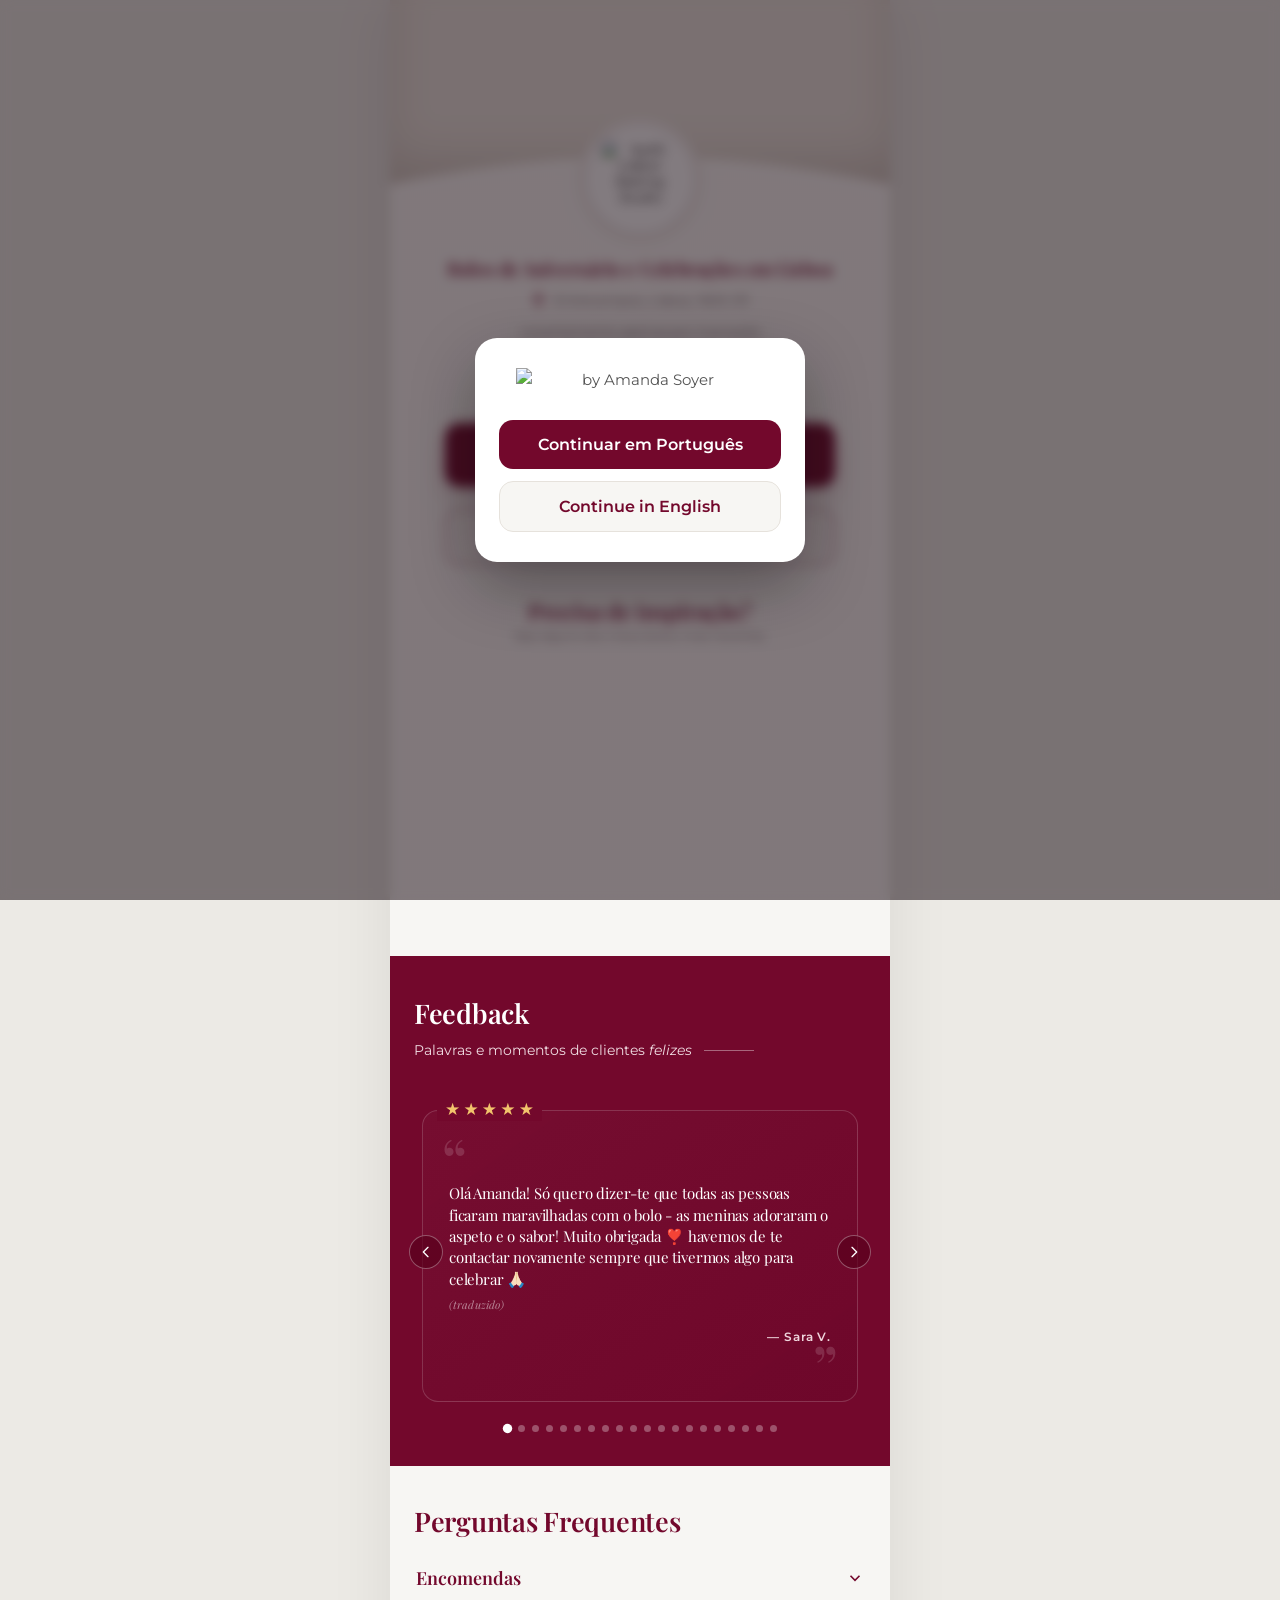
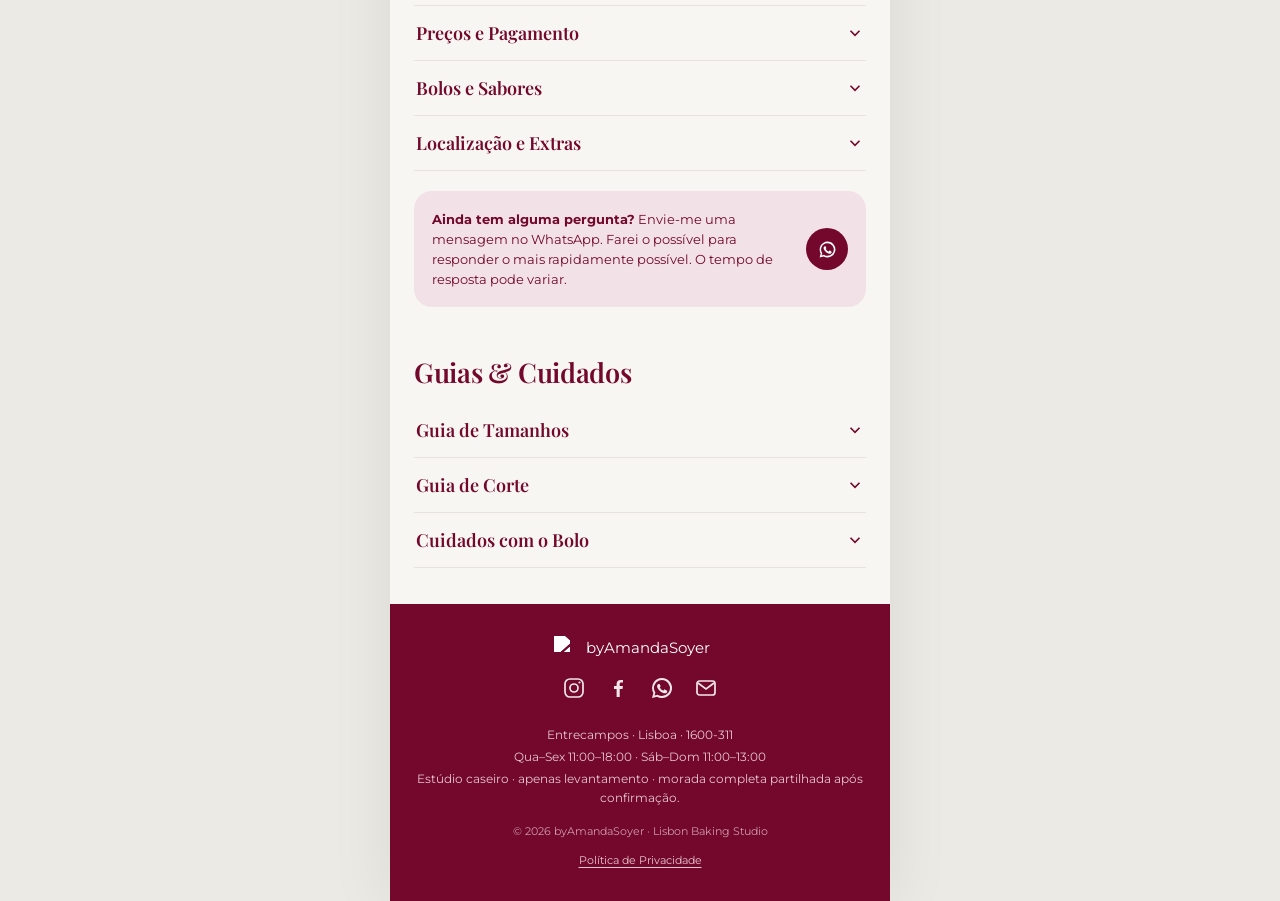
==== index.html @ 40e6c400 "workshops" ====
<!DOCTYPE html>
<!--
  byAmandaSoyer — one-page website (v2)
  Deploy: keep these files in ONE folder and drop the folder on vercel.com/drop
    index.html  ·  cake-order-form.html
    byAS_Logo_NoBackground.png  ·  byAmandaSoyer_Logo_NoBackground.png
    ourstory.jpg  A1_Giving30_v1.jpg  A1_Daisy_v1.jpg  A1_Moon_v3.jpg
  NOTE: testimonials are PLACEHOLDERS — replace with real reviews before going live.
-->
<html lang="pt">
<head>
<meta charset="UTF-8">
<meta name="viewport" content="width=device-width, initial-scale=1, minimum-scale=1, maximum-scale=1, user-scalable=no, viewport-fit=cover">
<title>Birthday Cakes Lisbon | Bolos Decorados | Bentô Cakes Lisboa</title>
<meta name="description" content="Order your custom cake in Lisbon. Birthday cakes, bolos decorados and bentô cakes handmade by Amanda Soyer in Entrecampos, Lisboa.">
<meta name="theme-color" content="#73082C">
<meta name="robots" content="index,follow,max-image-preview:large">
<link rel="canonical" href="https://byamandasoyer.pt/">
<link rel="icon" type="image/svg+xml" href="https://ivnybivjjydihltknlmo.supabase.co/storage/v1/object/public/references/icons-byas/favicon.svg">
<link rel="icon" href="https://ivnybivjjydihltknlmo.supabase.co/storage/v1/object/public/references/icons-byas/favicon.ico" sizes="any">
<link rel="shortcut icon" href="https://ivnybivjjydihltknlmo.supabase.co/storage/v1/object/public/references/icons-byas/favicon.ico">
<link rel="icon" type="image/png" sizes="32x32" href="https://ivnybivjjydihltknlmo.supabase.co/storage/v1/object/public/references/icons-byas/favicon-32x32.png">
<link rel="icon" type="image/png" sizes="192x192" href="https://ivnybivjjydihltknlmo.supabase.co/storage/v1/object/public/references/icons-byas/android-chrome-192x192.png">
<link rel="icon" type="image/png" sizes="512x512" href="https://ivnybivjjydihltknlmo.supabase.co/storage/v1/object/public/references/icons-byas/android-chrome-512x512.png">
<link rel="apple-touch-icon" sizes="180x180" href="https://ivnybivjjydihltknlmo.supabase.co/storage/v1/object/public/references/icons-byas/apple-touch-icon.png">
<meta property="og:type" content="website">
<meta property="og:site_name" content="byAmandaSoyer">
<meta property="og:title" content="Custom Birthday &amp; Celebration Cakes Lisbon | ByAmandaSoyer">
<meta property="og:description" content="Order your custom cake in Lisbon, handmade by Amanda Soyer.">
<meta property="og:url" content="https://byamandasoyer.pt/">
<meta property="og:image" content="https://ivnybivjjydihltknlmo.supabase.co/storage/v1/object/public/references/icons-byas/social-preview.png?v=20260722-3">
<meta property="og:image:secure_url" content="https://ivnybivjjydihltknlmo.supabase.co/storage/v1/object/public/references/icons-byas/social-preview.png?v=20260722-3">
<meta property="og:image:type" content="image/png">
<meta property="og:image:width" content="1200">
<meta property="og:image:height" content="630">
<meta property="og:image:alt" content="byAS Lisbon Baking Studio logo">
<meta property="og:locale" content="pt_PT">
<meta property="og:locale:alternate" content="en_GB">
<meta name="twitter:card" content="summary_large_image">
<meta name="twitter:title" content="Custom Birthday &amp; Celebration Cakes Lisbon | ByAmandaSoyer">
<meta name="twitter:description" content="Order your custom cake in Lisbon, handmade by Amanda Soyer.">
<meta name="twitter:image" content="https://ivnybivjjydihltknlmo.supabase.co/storage/v1/object/public/references/icons-byas/social-preview.png?v=20260722-3">
<link rel="stylesheet" href="/security-hardening.css">
<script src="/security-hardening.js" defer></script>
<script type="application/ld+json">
{
  "@context":"https://schema.org",
  "@graph":[
    {
      "@type":"WebPage",
      "@id":"https://byamandasoyer.pt/#webpage",
      "url":"https://byamandasoyer.pt/",
      "name":"Birthday Cakes Lisbon | Bolos Decorados | Bentô Cakes Lisboa",
      "description":"Order your custom cake in Lisbon. Birthday cakes, bolos decorados and bentô cakes handmade by Amanda Soyer.",
      "isPartOf":{"@id":"https://byamandasoyer.pt/#website"},
      "about":{"@id":"https://byamandasoyer.pt/#bakery"},
      "primaryImageOfPage":{
        "@type":"ImageObject",
        "@id":"https://byamandasoyer.pt/#primary-cake-image",
        "url":"https://ivnybivjjydihltknlmo.supabase.co/storage/v1/object/public/references/cakes/Cake_15.jpg",
        "contentUrl":"https://ivnybivjjydihltknlmo.supabase.co/storage/v1/object/public/references/cakes/Cake_15.jpg",
        "caption":"Custom celebration cake by Amanda Soyer in Lisbon"
      },
      "inLanguage":["en","pt"]
    },
    {
      "@type":"WebSite",
      "@id":"https://byamandasoyer.pt/#website",
      "name":"byAmandaSoyer",
      "alternateName":["byAS","byAmandaSoyer Lisbon Baking Studio","byamandasoyer.pt"],
      "url":"https://byamandasoyer.pt/",
      "inLanguage":["en","pt"],
      "publisher":{"@id":"https://byamandasoyer.pt/#bakery"}
    },
    {
      "@type":"Bakery",
      "@id":"https://byamandasoyer.pt/#bakery",
      "name":"byAmandaSoyer Lisbon Baking Studio",
      "alternateName":["byAS","Amanda Soyer","Birthday Cakes Lisbon","Bolos Decorados Lisboa","Bentô Cakes Lisboa"],
      "url":"https://byamandasoyer.pt/",
      "logo":{"@type":"ImageObject","url":"https://byamandasoyer.pt/by_as_pt_icons/android-chrome-512x512.png","contentUrl":"https://byamandasoyer.pt/by_as_pt_icons/android-chrome-512x512.png","width":512,"height":512,"caption":"byAmandaSoyer Lisbon Baking Studio logo"},
      "image":{"@id":"https://byamandasoyer.pt/#primary-cake-image"},
      "description":"Birthday cakes, decorated cakes and bentô cakes handmade to order in Lisbon by Amanda Soyer.",
      "servesCuisine":["Custom cakes","Birthday cakes","Decorated cakes","Bentô cakes","Celebration cakes"],
      "areaServed":{"@type":"City","name":"Lisbon"},
      "founder":{"@type":"Person","@id":"https://byamandasoyer.pt/#amanda-soyer","name":"Amanda Soyer","image":"https://ivnybivjjydihltknlmo.supabase.co/storage/v1/object/public/references/images/Amanda_Soyer.jpg","jobTitle":"Custom cake artist and baker","sameAs":["https://www.instagram.com/byamandasoyer","https://www.facebook.com/p/Custom-Cakes-By-Amanda-Soyer-61561880114999/"]},
      "makesOffer":{"@type":"Offer","itemOffered":{"@type":"Service","name":"Custom cakes in Lisbon","serviceType":"Birthday cakes, decorated cakes and bentô cakes","areaServed":{"@type":"City","name":"Lisbon"}}},
      "email":"byamandasoyer@gmail.com",
      "telephone":"+351912576278",
      "priceRange":"€€",
      "address":{"@type":"PostalAddress","streetAddress":"Rua Francisco Lyon de Castro nº 14","postalCode":"1600-311","addressLocality":"Lisbon","addressCountry":"PT"},
      "sameAs":["https://www.instagram.com/byamandasoyer","https://www.facebook.com/p/Custom-Cakes-By-Amanda-Soyer-61561880114999/","https://www.tiktok.com/@cakeslisbon"],
      "openingHoursSpecification":[
        {"@type":"OpeningHoursSpecification","dayOfWeek":["Wednesday","Thursday","Friday"],"opens":"11:00","closes":"18:00"},
        {"@type":"OpeningHoursSpecification","dayOfWeek":["Saturday","Sunday"],"opens":"11:00","closes":"13:00"}
      ]
    }
  ]
}
</script>
<link rel="preconnect" href="https://fonts.googleapis.com">
<link rel="preconnect" href="https://fonts.gstatic.com" crossorigin>
<link href="https://fonts.googleapis.com/css2?family=Playfair+Display:ital,wght@0,400;0,500;0,600;0,700;1,400;1,500&family=Great+Vibes&family=Montserrat:wght@300;400;500;600;700&display=swap" rel="stylesheet">
<style>
  :root{
    --bg:#F7F6F3; --frame:#ECEAE5; --card:#FFFFFF;
    --brand:#73082C; --brand-soft:#F2E2E8;
    --gray:#545454; --gray-soft:#8C8C8C; --line:#E6E2DC;
    --serif:'Playfair Display',Georgia,serif; --script:'Great Vibes',cursive; --sans:'Montserrat',system-ui,sans-serif;
    --shadow:0 10px 30px rgba(20,20,20,.08); --shadow-sm:0 3px 12px rgba(20,20,20,.06);
    --col:500px; --topbar:56px;
  }
  *{box-sizing:border-box;-webkit-tap-highlight-color:transparent}
  html{scroll-behavior:smooth}
  body{margin:0;background:var(--frame);color:var(--gray);font-family:var(--sans);font-size:15px;line-height:1.6;-webkit-font-smoothing:antialiased}
  @media (prefers-reduced-motion:reduce){html{scroll-behavior:auto}}
  img{display:block;max-width:100%}
  a{color:inherit}
  button{font-family:inherit}
  h1,h2,h3{color:var(--brand)}

  body[data-lang="pt"] .i-en{display:none}
  body[data-lang="en"] .i-pt{display:none}

  .wrap{max-width:var(--col);margin:0 auto;background-color:var(--bg);min-height:100vh;
    box-shadow:0 0 60px rgba(20,20,20,.08);overflow-x:hidden;position:relative}
  .visuals-ready .wrap{background-image:url("https://ivnybivjjydihltknlmo.supabase.co/storage/v1/object/public/references/images/background_paper.jpg");background-size:100% auto;background-repeat:repeat-y;background-position:top center}

  /* ---------- top bar ---------- */
  #topbar{position:fixed;top:0;left:0;right:0;height:var(--topbar);z-index:60;display:flex;
    align-items:center;justify-content:space-between;padding:0 16px;
    max-width:var(--col);margin:0 auto;transition:background .3s,box-shadow .3s,opacity .3s,transform .3s;pointer-events:none;opacity:0;transform:translateY(-100%)}
  #topbar.solid{background:rgba(247,246,243,.94);backdrop-filter:blur(10px);box-shadow:0 1px 0 var(--line);opacity:1;transform:none;pointer-events:auto}
  #topbar .tb-logo{height:38px;pointer-events:auto}
  #topbar .tb-right{display:flex;align-items:center;gap:8px;pointer-events:auto}
  .tb-order{border:none;background:var(--brand);color:#fff;font-weight:600;font-size:12.5px;
    padding:9px 14px;border-radius:99px;cursor:pointer;letter-spacing:.01em;text-decoration:none}
  .langtog{display:inline-flex;border:1px solid var(--line);border-radius:99px;overflow:hidden;background:var(--card)}
  .langtog button{border:none;background:none;padding:7px 10px;font-size:11.5px;font-weight:600;color:var(--gray-soft);cursor:pointer;letter-spacing:.05em}
  .langtog button.on{background:var(--brand);color:#fff}

  /* ---------- hero ---------- */
  .hero{min-height:100vh;min-height:100svh;display:flex;flex-direction:column;padding:0 22px calc(10px + env(safe-area-inset-bottom));text-align:center;overflow:hidden;position:relative;isolation:isolate;
    background-color:#FBF8F5;
    background-image:linear-gradient(rgba(255,255,255,.16),rgba(255,255,255,.16));
    background-size:auto;background-repeat:no-repeat;background-position:center}
  .visuals-ready .hero{background-image:linear-gradient(rgba(255,255,255,.16),rgba(255,255,255,.16)),url("https://ivnybivjjydihltknlmo.supabase.co/storage/v1/object/public/references/images/background_paper.jpg");background-size:auto,100% auto;background-repeat:no-repeat,repeat-y;background-position:center,top center}
  .hero-mask-defs{position:absolute;width:0;height:0;overflow:hidden}
  .hero-cover{position:relative;z-index:0;flex:0 0 auto;width:auto;height:clamp(210px,27svh,240px);margin:0 -22px;clip-path:url(#byas-hero-mask);overflow:hidden;background:#EDE7DF}
  .hero-cover::after{content:"";position:absolute;inset:0;pointer-events:none;box-shadow:0 -30px 50px -10px rgba(78,55,43,.2) inset}
  .hero-cover-image{width:100%;height:100%;object-fit:cover;object-position:50% 46%;transform:scale(1.01);opacity:0;transition:opacity .32s ease}
  .hero-cover-image.is-loaded{opacity:1}
  .hero-logo-button{position:relative;z-index:3;display:grid;place-items:center;flex:0 0 auto;width:142px;height:142px;margin:-86px auto -2px;padding:9px;border:0;border-radius:50%;background:linear-gradient(180deg,rgba(251,248,245,.98) 0%,rgba(251,248,245,.98) 56%,transparent 56%);cursor:pointer}
  .hero-logo-disc{display:grid;place-items:center;width:124px;height:124px;padding:13px;border:6px solid #fff;border-radius:50%;background:#fff;box-shadow:0 2px 18px rgba(60,34,36,.18),0 0 0 1px rgba(115,8,44,.08)}
  .hero-logo-disc img{width:100%;height:100%;object-fit:contain}
  .hero-logo-button:active .hero-logo-disc{transform:scale(.96)}
  .hero-inner{display:flex;flex:1;min-height:0;flex-direction:column;justify-content:flex-start;align-items:center;gap:16px;width:100%;padding:0 0 4px}
  .hero-id{display:flex;flex-direction:column;align-items:center;gap:7px;position:relative;z-index:1;width:100%}
  .hero-kicker{display:inline-flex;align-items:center;gap:8px;margin:0 0 2px;padding:7px 13px;border:1px solid rgba(115,8,44,.14);border-radius:99px;background:rgba(255,255,255,.66);color:var(--brand);font-size:11px;font-weight:600;letter-spacing:.12em;text-transform:uppercase}
  .hero-kicker::before,.hero-kicker::after{content:"";width:3px;height:3px;border-radius:50%;background:var(--brand);opacity:.45}
  .hero .lede{font-family:var(--serif);font-size:20px;font-weight:500;color:var(--brand);margin:0 auto;max-width:350px;line-height:1.35;letter-spacing:-.01em}
  .meta{font-size:13px;color:#6F6569;line-height:1.7;margin:0;padding:12px 16px;border:1px solid rgba(115,8,44,.12);border-radius:15px;background:rgba(255,255,255,.62);width:min(100%,380px)}
  .meta b{color:var(--gray);font-weight:600}
  .meta>div+div{margin-top:8px}

  .socials{display:flex;justify-content:center;gap:13px;margin:0}
  .socials a{width:48px;height:48px;border-radius:50%;background:rgba(255,255,255,.74);border:1px solid rgba(115,8,44,.14);
    display:flex;align-items:center;justify-content:center;color:var(--brand);box-shadow:none;transition:transform .15s,background .15s}
  .socials a:active{transform:scale(.9)}
  .socials svg{width:23px;height:23px}

  .cake-strip-shell{width:calc(100% + 44px);margin:-3px -22px 0;overflow:hidden;flex:0 0 auto}
  .cake-strip{display:flex;gap:8px;overflow-x:auto;padding:3px 12px 5px;scrollbar-width:none;-webkit-overflow-scrolling:touch;touch-action:auto;overscroll-behavior-x:contain}
  .cake-strip::-webkit-scrollbar{display:none}
  .cake-thumb{flex:0 0 68px;width:68px;height:68px;padding:0;border:2px solid rgba(255,255,255,.88);border-radius:16px;overflow:hidden;background:#EDE7DF;box-shadow:0 3px 10px rgba(75,45,53,.12);cursor:zoom-in;transition:transform .14s,opacity .2s}
  .cake-thumb:active{transform:scale(.94)}
  .cake-thumb img{display:block;width:100%;height:100%;object-fit:cover;opacity:0;transition:opacity .25s}
  .cake-thumb img.loaded{opacity:1}
  .cake-lightbox{position:fixed;inset:0;z-index:250;display:none;align-items:center;justify-content:center;padding:24px;background:rgba(24,12,18,.86);backdrop-filter:blur(7px)}
  .cake-lightbox.show{display:flex;animation:cakeLbIn .2s ease}
  @keyframes cakeLbIn{from{opacity:0}to{opacity:1}}
  .cake-lightbox figure{width:min(88vw,500px);max-height:92svh;margin:0;position:relative;display:flex;flex-direction:column;filter:drop-shadow(0 22px 48px rgba(0,0,0,.3))}
  .cake-lightbox-media{position:relative;min-height:0;display:flex;align-items:center;justify-content:center}
  .cake-lightbox img{display:block;width:100%;max-height:calc(92svh - 102px);object-fit:contain;border-radius:20px 20px 0 0;background:#F6F1EC}
  .cake-lightbox-close{position:absolute;z-index:3;top:-22px;right:-22px;width:58px;height:58px;padding:0;border:0;background:transparent;color:#fff;display:grid;place-items:center;cursor:pointer}
  .cake-lightbox-close span{display:grid;place-items:center;width:44px;height:44px;border:1px solid rgba(255,255,255,.76);border-radius:50%;background:rgba(115,8,44,.95);font-size:29px;font-weight:300;line-height:1;box-shadow:0 6px 18px rgba(0,0,0,.22)}
  .cake-lightbox-close:active{transform:scale(.92)}
  .cake-lightbox-nav{position:absolute;z-index:3;top:50%;transform:translateY(-50%);width:56px;height:56px;padding:0;border:0;background:transparent;color:var(--brand);display:grid;place-items:center;cursor:pointer}
  .cake-lightbox-nav::before{content:"";position:absolute;width:35px;height:35px;border:1px solid rgba(115,8,44,.12);border-radius:50%;background:rgba(255,255,255,.84);box-shadow:0 3px 12px rgba(20,10,15,.12);backdrop-filter:blur(5px)}
  .cake-lightbox-nav svg{position:relative;z-index:1;width:17px;height:17px;display:block;stroke:currentColor}
  .cake-lightbox-nav.prev{left:-28px}.cake-lightbox-nav.next{right:-28px}
  .cake-lightbox-nav:active{transform:translateY(-50%) scale(.92)}
  .cake-lightbox-caption{position:relative;flex:0 0 auto;background:#FBF8F5;border-radius:0 0 20px 20px;padding:34px 16px 15px;text-align:center;min-height:96px}
  .cake-lightbox-caption strong{display:block;font-family:var(--serif);font-size:19px;font-weight:600;line-height:1.15;color:var(--brand)}
  .cake-lightbox-caption>span{display:block;font-size:12px;color:#777074;margin-top:3px}
  .cake-lightbox-save{position:absolute;top:-26px;left:50%;transform:translateX(-50%);width:52px;height:52px;border-radius:50%;border:1px solid rgba(115,8,44,.13);background:#fff;color:var(--brand);display:grid;place-items:center;cursor:pointer;box-shadow:0 7px 20px rgba(75,45,53,.16)}
  .cake-lightbox-save svg{width:25px;height:25px}.cake-lightbox-save:active{transform:translateX(-50%) scale(.92)}.cake-lightbox-save:disabled{opacity:.55}
  .cake-lightbox-status{min-height:12px;margin:5px 0 0;font-size:9.5px;line-height:1.2;color:#81787B}
  /* testimonial photos open in "no-caption" mode: no "Like this design?" text and no save/share button — just the photo */
  .cake-lightbox.no-caption .cake-lightbox-caption{display:none}
  .cake-lightbox.no-caption img{max-height:92svh;border-radius:20px}
  html.cake-lightbox-open,html.cake-lightbox-open body{overflow:hidden}

  .cta-row{display:flex;flex-direction:column;gap:7px;width:100%;max-width:380px;margin-top:auto;margin-bottom:clamp(60px,9svh,80px);padding-top:6px}
  .cta{display:flex;align-items:center;justify-content:center;gap:8px;border:none;cursor:pointer;
    font-family:var(--sans);font-weight:600;font-size:16px;padding:17px 14px;border-radius:15px;transition:transform .15s;text-decoration:none}
  .cta:active{transform:scale(.98)}
  .cta.primary{min-height:75px;background:var(--brand);color:#fff;box-shadow:0 10px 24px rgba(115,8,44,.2);font-size:17px;white-space:nowrap;padding:22px 14px}
  .cta.ghost{background:transparent;color:var(--brand);border:none;box-shadow:none;padding:9px;text-decoration:underline;text-underline-offset:4px;font-size:14px}

  @media (max-height:700px){
    .hero{padding-bottom:calc(7px + env(safe-area-inset-bottom))}
    .hero-cover{height:174px}
    .hero-logo-button{width:120px;height:120px;margin-top:-70px;padding:8px}
    .hero-logo-disc{width:104px;height:104px;padding:11px;border-width:5px}
    .hero-inner{gap:8px;padding:0 0 2px}
    .hero-kicker{margin-bottom:0;padding:5px 10px;font-size:10px}
    .hero .lede{font-size:17.5px}
    .meta{padding:8px 12px;line-height:1.5;font-size:12px}
    .socials a{width:42px;height:42px}
    .socials svg{width:20px;height:20px}
    .cake-strip-shell{margin-top:-2px}
    .cake-strip{gap:7px;padding-top:1px;padding-bottom:2px}
    .cake-thumb{flex-basis:56px;width:56px;height:56px;border-radius:13px}
    .cta-row{margin-bottom:clamp(44px,8svh,58px);padding-top:2px}
    .cta.primary{min-height:75px;padding:19px 12px;font-size:17px}
    .cta.ghost{padding:6px;font-size:13px}
  }

  /* ---------- v40 mockup-led mobile hero ---------- */
  .hero{min-height:100vh;min-height:100svh;padding:0 18px calc(22px + env(safe-area-inset-bottom));overflow:hidden}
  .hero-cover{height:clamp(168px,20.5svh,195px);margin:0 -18px}
  .hero-logo-button{width:124px;height:124px;margin:-68px auto 0;padding:8px;background:linear-gradient(180deg,rgba(251,248,245,.98) 0%,rgba(251,248,245,.98) 55%,transparent 55%)}
  .hero-logo-disc{width:108px;height:108px;padding:11px;border-width:5px}
  .hero-inner{flex:0 0 auto;display:flex;gap:0;padding:0 0 4px}
  .hero-id{order:1;margin-top:17px;gap:0}
  .hero .lede{max-width:none;font-size:clamp(13.8px,4.45vw,19px);line-height:1.15;font-weight:600;letter-spacing:-.025em;white-space:nowrap}
  .meta{order:2;width:100%;margin:12px 0 0;padding:0;border:0;border-radius:0;background:transparent;font-size:13px;line-height:1.45}
  .meta>div+div{margin-top:12px}
  .hero-location{display:flex;align-items:center;justify-content:center;gap:7px;color:#645B5F}
  .hero-location svg{width:17px;height:17px;flex:0 0 auto;fill:none;stroke:var(--brand);stroke-width:1.7;stroke-linecap:round;stroke-linejoin:round}
  .appointment{color:#645B5F;font-size:13px;font-weight:400}

  .cta-row{display:contents}
  .cta.primary{order:4;width:100%;max-width:390px;min-height:64px;margin-top:18px;padding:17px 14px;border-radius:15px;font-size:17px;box-shadow:0 10px 24px rgba(115,8,44,.18)}
  .cta.primary svg{width:22px;height:22px}
  .hero-gallery{order:6;width:calc(100% + 36px);margin:18px -18px 0;padding:16px 0 0;border-top:0}
  .hero-gallery h2{font-family:var(--serif);font-size:22px;font-weight:600;line-height:1.15;color:var(--brand);margin:0 0 4px}
  .hero-gallery>p{font-size:12px;line-height:1.4;color:#777074;margin:0 0 10px}
  .cake-strip-shell{width:100%;margin:0;overflow:hidden}
  .cake-strip{gap:11px;padding:0 10px 3px;align-items:center;touch-action:auto;cursor:grab;user-select:none;-webkit-user-select:none}
  .cake-strip:active{cursor:grabbing}
  .cake-thumb{flex:0 0 calc((100% - 22px)/3);width:calc((100% - 22px)/3);min-width:calc((100% - 22px)/3);height:auto;padding:0;border:0;border-radius:10px;overflow:hidden;background:transparent;box-shadow:none;touch-action:auto}
  .cake-thumb img{display:block;width:100%;height:auto;max-width:100%;border-radius:10px;opacity:0;transition:opacity .25s;pointer-events:none}

  .cta.ghost{order:5;width:100%;max-width:390px;min-height:56px;margin-top:22px;padding:12px;border:1px solid rgba(115,8,44,.64);border-radius:14px;background:rgba(115,8,44,.035);color:var(--brand);font-size:14px;text-decoration:none;box-shadow:none}
  .faq-mark{display:grid;place-items:center;width:22px;height:22px;border:1.5px solid currentColor;border-radius:50%;font-size:13px;font-weight:700;line-height:1}
  .social-connect{order:3;width:100%;margin-top:22px;padding-bottom:0}
  .socials{gap:11px}
  .socials a{width:42px;height:42px;background:rgba(255,255,255,.44);border-color:rgba(115,8,44,.23)}
  .socials svg{width:21px;height:21px}

  @media (max-width:370px){
    .hero{padding-left:15px;padding-right:15px}
    .hero-cover{margin-left:-15px;margin-right:-15px}
    .hero .lede{font-size:clamp(13.2px,4.35vw,16px)}
    .hero-gallery{width:calc(100% + 30px);margin-left:-15px;margin-right:-15px}
    .cake-thumb{height:auto}
    .socials{gap:8px}
    .socials a{width:42px;height:42px}
  }

  @media (max-height:700px){
    .hero-cover{height:160px}
    .hero-logo-button{width:112px;height:112px;margin-top:-61px;padding:7px}
    .hero-logo-disc{width:98px;height:98px;padding:10px;border-width:4px}
    .hero-id{margin-top:8px}
    .hero .lede{font-size:clamp(13px,4.2vw,17px)}
    .meta{margin-top:8px;font-size:11.5px}
    .meta>div+div{margin-top:6px}
    .appointment{font-size:11.5px}
    .cta.primary{min-height:58px;margin-top:14px;padding:14px;font-size:15.5px}
    .hero-gallery{margin-top:15px;padding-top:13px}
    .hero-gallery h2{font-size:19px}
    .hero-gallery>p{font-size:11px;margin-bottom:8px}
    .cake-thumb{height:auto}
    .cta.ghost{min-height:50px;margin-top:16px;padding:10px;font-size:12.5px}
    .social-connect{margin-top:15px;padding-bottom:0}
    .socials a{width:38px;height:38px}
    .socials svg{width:18px;height:18px}
  }

  /* ---------- sections ---------- */
  section{padding:34px 24px 10px;scroll-margin-top:var(--topbar)}
  #inspiration{margin-top:60px}
  .eyebrow{font-family:var(--script);font-size:33px;color:var(--brand);line-height:1;margin:0 0 -2px}
  .sec-title{font-family:var(--serif);font-size:27px;font-weight:600;letter-spacing:-.01em;margin:0 0 6px}
  .sec-intro{color:var(--gray-soft);font-size:13.5px;margin:0 0 16px;max-width:340px}

  /* carousel */
  .carousel-track{display:flex;gap:14px;overflow-x:auto;scroll-snap-type:x mandatory;
    padding:4px 24px 6px;margin:0 -24px;-webkit-overflow-scrolling:touch;scrollbar-width:none}
  .carousel-track::-webkit-scrollbar{display:none}
  .slide{flex:0 0 84%}
  .c-spacer{flex:0 0 0}

  /* inspiration — small cards, LEFT-aligned */
  #inspoTrack{scroll-padding-left:24px}
  #inspoTrack .slide{flex:0 0 58%;scroll-snap-align:start}
  .inspo-card{background:var(--card);border:1px solid var(--line);border-radius:16px;overflow:hidden;box-shadow:var(--shadow);cursor:zoom-in}
  .inspo-card img{width:100%;aspect-ratio:4/5;object-fit:cover}
  .inspo-body{padding:10px 12px 13px}
  .inspo-spec{font-size:9.5px;letter-spacing:.09em;text-transform:uppercase;color:var(--gray-soft);font-weight:600}
  .inspo-flav{font-family:var(--serif);font-size:15px;font-weight:600;color:var(--brand);margin:3px 0 2px;line-height:1.2}
  .inspo-dec{font-size:11px;color:var(--gray-soft);line-height:1.35}
  .inspo-price{display:inline-block;margin-top:8px;font-family:var(--serif);font-weight:600;font-size:13.5px;
    color:var(--brand);background:var(--brand-soft);border-radius:7px;padding:2px 9px}

  .dots{display:flex;justify-content:center;gap:7px;margin-top:14px}
  .dot{width:7px;height:7px;border-radius:50%;border:none;background:var(--line);cursor:pointer;padding:0;transition:transform .2s,background .2s}
  .dot.on{background:var(--brand);transform:scale(1.35)}

  /* our story */
  .story-photo{width:100%;aspect-ratio:4/5;object-fit:cover;border-radius:18px;box-shadow:var(--shadow);margin-bottom:18px}
  .story-body p{margin:0 0 12px;font-size:14px;color:var(--gray)}
  .story-body em{font-style:italic}
  .story-sign{font-family:var(--script);font-size:38px;color:var(--brand);line-height:1.1;margin-top:6px}

  /* testimonials */
  #testimonials{background:var(--brand);color:#fff;padding:42px 24px 34px;margin:56px 0 0;min-height:430px;opacity:0;visibility:hidden;transform:translateY(20px);transition:opacity .3s ease,transform .3s ease,visibility 0s linear .3s}
  #testimonials.is-visible{opacity:1;visibility:visible;transform:translateY(0);transition-delay:0s}
  #testimonials .sec-title{color:#fff;font-size:27px;line-height:1.12;margin-bottom:11px;letter-spacing:-.01em}
  #testimonials .sec-intro{display:flex;align-items:center;gap:12px;color:#f0dce2;margin:0 0 32px;font-size:14px;white-space:nowrap}
  #testimonials .sec-intro em{font-family:inherit;font-size:inherit;font-weight:inherit;font-style:italic}
  .testimonial-intro-line{flex:1;min-width:28px;height:1px;background:rgba(255,255,255,.38)}
  .testimonial-carousel{position:relative;padding:0 8px;--testi-card-h:260px}
  /* the track's own height is driven by JS to match just the active slide (see syncTestiActiveSlide) —
     a single "height" transition on the track itself is far cheaper for the browser than animating
     every slide's own height, which used to fight with native touch-scroll physics and cause stutter */
  #testiTrack{padding-left:0;padding-right:0;margin:0;scroll-behavior:smooth;align-items:flex-start;overflow-y:hidden;transition:height .28s ease}
  #testiTrack .slide{flex:0 0 100%;scroll-snap-align:center}
  /* nav arrows use a FIXED pixel position (not a % of the carousel height) so they never move even when a
     long testimonial makes its own card taller than the others — see --testi-card-h above */
  .testimonial-nav{position:absolute;z-index:3;top:calc(12px + var(--testi-card-h)/2);display:flex;align-items:center;justify-content:center;width:34px;height:34px;padding:0;border:1px solid rgba(255,255,255,.32);border-radius:50%;background:rgba(91,0,29,.7);color:#fff;cursor:pointer;transform:translateY(-50%);transition:background .15s ease,transform .15s ease}
  .testimonial-nav.prev{left:-5px}.testimonial-nav.next{right:-5px}
  .testimonial-nav:active{background:rgba(255,255,255,.16);transform:translateY(-50%) scale(.94)}
  .testimonial-nav svg{width:16px;height:16px;fill:none;stroke:currentColor;stroke-width:2;stroke-linecap:round;stroke-linejoin:round}
  .quote{position:relative;display:flex;flex-direction:column;justify-content:center;min-height:var(--testi-card-h);margin:12px 0 2px;padding:44px 20px 26px;border:1px solid rgba(255,255,255,.17);border-radius:16px;text-align:left;background:linear-gradient(145deg,rgba(255,255,255,.022),rgba(0,0,0,.035))}
  .quote-stars{position:absolute;z-index:2;top:-13px;left:14px;display:flex;gap:3px;padding:1px 8px 2px;background:var(--brand);color:#F2C46C;font-size:17px;line-height:1.2;letter-spacing:.01em}
  .quote .qm{position:absolute;z-index:0;font-family:var(--serif);font-size:64px;line-height:.6;color:#fff;opacity:.14;pointer-events:none}
  .quote .qm-o{top:30px;left:18px}
  .quote .qm-c{right:18px;bottom:14px}
  .quote-text{position:relative;z-index:1;max-width:none;margin:0 6px;font-family:var(--serif);font-style:normal;font-size:clamp(15px,3.8vw,18px);font-weight:400;line-height:1.42;color:#fff;letter-spacing:-.012em}
  /* long testimonials get a slightly smaller size so more text fits before the card needs to grow (class added automatically, see TESTI render code) */
  .quote-text.quote-text-long{font-size:clamp(13px,3.3vw,15px)}
  /* "(translated)/(traduzido)" note — its own faded, small line under the quote, not stuck on the last line */
  .quote-translated-note{display:block;margin-top:7px;color:rgba(255,255,255,.5);font-size:11px;font-style:italic;letter-spacing:.01em}
  /* the name flows normally BELOW the text (not absolutely overlaid) so it can never overlap a long
     testimonial's last line — the card simply grows a little taller to fit it, same as the text itself */
  .quote-by{position:relative;z-index:1;margin:14px 6px 0 0;font-size:12px;font-weight:600;letter-spacing:.07em;color:#efd6dd;text-align:right}
  #testimonials .dot{background:rgba(255,255,255,.3)}
  #testimonials .dot.on{background:#fff}
  .quote-by::before{content:"— "}
  #testimonials .dots{margin-top:19px}
  /* testimonial PHOTO slide — a card with the same border/background as a text card (.quote), but the
     photo itself stays SMALL (max 200px wide) and centered inside it — it must never fill the card.
     No stars, no decorative quote marks, no name — just the small framed photo, tap/click to open larger. */
  .testi-photo{position:relative;width:100%;box-sizing:border-box;display:flex;align-items:center;justify-content:center;margin:12px 0 2px;padding:20px;border:1px solid rgba(255,255,255,.17);border-radius:16px;background:linear-gradient(145deg,rgba(255,255,255,.022),rgba(0,0,0,.035))}
  /* photos are cropped 4:5 (width:height) — capped at 200px wide (so ~250px tall), which also sets
     the shared --testi-card-h so text cards + nav arrows line up with this small photo, not a huge one */
  .testi-photo-inner{position:relative;width:min(200px,100%);aspect-ratio:4/5;overflow:hidden;border-radius:11px;background:rgba(0,0,0,.12);box-shadow:0 6px 18px rgba(0,0,0,.25);cursor:zoom-in}
  .testi-photo-inner img{display:block;width:100%;height:100%;object-fit:cover}
  .testi-photo-zoom{position:absolute;z-index:1;right:10px;bottom:10px;width:30px;height:30px;display:flex;align-items:center;justify-content:center;color:#fff;background:rgba(20,4,11,.55);border-radius:50%;backdrop-filter:blur(2px)}
  .testi-photo-zoom svg{width:15px;height:15px;fill:none;stroke:currentColor;stroke-width:2;stroke-linecap:round;stroke-linejoin:round}
  @media(max-width:390px){
    #testimonials{padding-left:18px;padding-right:18px}
    #testimonials .sec-intro{gap:9px;font-size:13px}
    .testimonial-carousel{padding:0 8px;--testi-card-h:252px}
    .quote{padding-left:17px;padding-right:17px}
    .quote-text{margin-left:5px;margin-right:5px}
    .testimonial-nav.prev{left:-3px}.testimonial-nav.next{right:-3px}
  }
  @media (prefers-reduced-motion:reduce){#testimonials{transition:none}.testimonial-nav{transition:none}}

  /* accordions */
  .acc{border-bottom:1px solid var(--line)}
  .acc-head{width:100%;background:none;border:none;cursor:pointer;display:flex;align-items:center;
    justify-content:space-between;gap:12px;text-align:left;color:var(--brand);padding:15px 2px}
  .cat>.acc-head{font-family:var(--serif);font-size:18px;font-weight:600}
  .chev{flex:0 0 auto;transition:transform .28s;color:var(--brand)}
  .open>.acc-head .chev{transform:rotate(180deg)}
  .acc-panel{display:grid;grid-template-rows:0fr;transition:grid-template-rows .28s ease}
  .open>.acc-panel{grid-template-rows:1fr}
  .acc-panel>.inner{overflow:hidden;min-height:0}
  .qa{border-top:1px dashed var(--line)}
  .qa .acc-head{font-size:13.5px;font-weight:600;padding:13px 2px;color:var(--gray)}
  .qa .plus{flex:0 0 auto;width:18px;height:18px;position:relative;color:var(--brand)}
  .qa .plus::before,.qa .plus::after{content:"";position:absolute;background:currentColor;border-radius:2px}
  .qa .plus::before{left:8px;top:2px;width:2px;height:14px;transition:transform .25s,opacity .25s}
  .qa .plus::after{top:8px;left:2px;height:2px;width:14px}
  .qa.open .plus::before{transform:rotate(90deg);opacity:0}
  .qa .answer{font-size:13px;line-height:1.55;color:var(--gray-soft);padding:0 2px 14px}
  #faqList .cat{margin:0;padding:0;border-radius:0;background:transparent;box-shadow:none;backdrop-filter:none;-webkit-backdrop-filter:none}

  .ask{display:flex;align-items:center;gap:14px;background:var(--brand-soft);border-radius:18px;padding:18px;margin-top:20px;text-align:left;text-decoration:none;color:var(--brand);transition:transform .15s,background .15s}
  .ask:active{transform:scale(.985)}
  .ask p{flex:1;margin:0;font-size:13px;line-height:1.55;color:var(--brand)}
  .ask .wa-go{width:42px;height:42px;flex:0 0 auto;border-radius:50%;display:flex;align-items:center;justify-content:center;background:var(--brand);color:#fff}
  .ask svg{width:19px;height:19px}

  /* guides + care */
  .care-list{list-style:none;margin:0;padding:0}
  .care-list li{position:relative;padding:6px 0 6px 22px;font-size:13.5px;color:var(--gray)}
  .care-list li::before{content:"";position:absolute;left:2px;top:12px;width:7px;height:7px;border-radius:50%;background:var(--brand);opacity:.5}
  .care-note{font-size:11.5px;color:var(--gray-soft);font-style:italic;line-height:1.5;
    border-left:2px solid var(--brand);padding:6px 0 6px 12px;margin-top:14px}
  .soon{color:var(--gray-soft);font-size:13px;font-style:italic}

  /* ---------- footer ---------- */
  footer{background:var(--brand);color:#F3E7EC;padding:32px 24px 36px;text-align:center;margin-top:26px}
  footer .flogo{width:172px;margin:0 auto 16px;filter:brightness(0) invert(1)}
  footer .fsoc{display:flex;justify-content:center;gap:20px;margin:0 0 18px}
  footer .fsoc a{color:#F3E7EC}
  footer .fsoc svg{width:24px;height:24px}
  footer p{margin:3px 0;font-size:12px;color:#E7C6D0;line-height:1.6}
  footer .fcopy{margin-top:16px;font-size:11px;color:#CE9AA9}
  footer .privacy-link{display:inline-block;margin-top:8px;color:#E7C6D0;font-size:11px;text-underline-offset:3px}
  footer .langtog{margin:16px auto 0;background:rgba(255,255,255,.08);border-color:rgba(255,255,255,.18)}
  footer .langtog button{color:#E7C6D0}
  footer .langtog button.on{background:#fff;color:var(--brand)}

  /* ---------- order overlay ---------- */
  #orderOverlay{position:fixed;inset:0;z-index:100;background:var(--bg);display:none;flex-direction:column}
  #orderOverlay.show{display:flex}
  .ord-bar{flex:0 0 auto;height:54px;display:flex;align-items:center;justify-content:space-between;
    padding:0 8px 0 14px;border-bottom:1px solid var(--line);background:var(--bg)}
  .ord-bar .ord-logo{height:26px;width:auto;flex:0 0 auto;transform:scale(1.5);transform-origin:left center}
  .ord-steps{flex:1;text-align:center;font-family:var(--serif);font-weight:600;font-size:14.5px;color:var(--brand);font-variant-numeric:tabular-nums}
  .ord-ctrls{flex:0 0 auto;display:flex;align-items:center;gap:3px}
  .ord-restart,.ord-close{display:grid;place-items:center;width:42px;height:42px;padding:0;border:none;background:none;cursor:pointer;line-height:1}
  .ord-restart{font-size:23px;color:var(--gray)}
  .ord-close{font-size:38px;font-weight:300;color:var(--brand)}
  #orderFrame{flex:1;width:100%;border:none}

  /* ---------- language modal ---------- */
  #langModal{position:fixed;inset:0;z-index:200;background:rgba(28,16,22,.55);
    backdrop-filter:blur(6px);-webkit-backdrop-filter:blur(6px);
    display:none;align-items:center;justify-content:center;padding:30px;opacity:0;transition:opacity .25s}
  #langModal.show{opacity:1}
  .lm-card{background:var(--card);border-radius:22px;box-shadow:0 24px 64px rgba(0,0,0,.32);
    padding:30px 24px;width:100%;max-width:330px;display:flex;flex-direction:column;gap:12px;align-items:center;text-align:center}
  .lm-card .lm-logo{width:260px;max-width:88%;margin:0 auto 16px}
  .lm-card button{width:100%;border:none;cursor:pointer;font-family:var(--sans);font-weight:600;font-size:15.5px;
    padding:15px;border-radius:14px;transition:transform .15s}
  .lm-card button:active{transform:scale(.98)}
  .lm-card .lm-pt{background:var(--brand);color:#fff}
  .lm-card .lm-en{background:var(--bg);color:var(--brand);border:1.5px solid var(--line)}

  :focus-visible{outline:2px solid var(--brand);outline-offset:2px;border-radius:6px}
</style>
</head>
<body data-lang="pt">
<div class="wrap">

  <!-- top bar -->
  <div id="topbar">
    <img class="tb-logo" src="https://ivnybivjjydihltknlmo.supabase.co/storage/v1/object/public/references/images/byAmandaSoyer_Logo_NoBackground.png" alt="byAmandaSoyer">
    <div class="tb-right">
      <a class="tb-order" href="/cake-order-form.html" onclick="openOrder();return false"><span class="i-en">Start Your Order</span><span class="i-pt">Comece a sua Encomenda</span></a>
    </div>
  </div>

  <!-- hero -->
  <header class="hero">
    <svg class="hero-mask-defs" width="0" height="0" aria-hidden="true" focusable="false">
      <defs>
        <clipPath id="byas-hero-mask" clipPathUnits="objectBoundingBox">
          <path d="M 0,1 L 0,0 L 1,0 L 1,1 C .65 .80, .35 .80, 0 1 Z"></path>
        </clipPath>
      </defs>
    </svg>
    <div class="hero-cover">
      <img class="hero-cover-image" data-deferred-src="https://ivnybivjjydihltknlmo.supabase.co/storage/v1/object/public/references/images/header_Image.jpg" alt="Custom white buttercream celebration cake detail by byAS in Lisbon" decoding="async" fetchpriority="low">
    </div>
    <button class="hero-logo-button" onclick="location.reload()" aria-label="Restart or change language" title="Restart">
      <span class="hero-logo-disc">
        <img src="https://ivnybivjjydihltknlmo.supabase.co/storage/v1/object/public/references/images/byAS_Logo_NoBackground.png" alt="byAS Lisbon Baking Studio">
      </span>
    </button>
    <div class="hero-inner">
      <div class="hero-id">
        <h1 class="lede"><span class="i-en">Birthday &amp; Celebration Cakes in Lisbon</span><span class="i-pt">Bolos de Aniversário e Celebrações em Lisboa</span></h1>
      </div>

    <div class="meta">
      <div class="hero-location">
        <svg viewBox="0 0 24 24" aria-hidden="true"><path d="M12 21s6-6.1 6-12A6 6 0 0 0 6 9c0 5.9 6 12 6 12Z"/><circle cx="12" cy="9" r="2.2"/></svg>
        <span class="i-en">Entrecampos, Lisbon, 1600-311</span><span class="i-pt">Entrecampos, Lisboa, 1600-311</span>
      </div>
      <div class="appointment"><span class="i-en">Collection by appointment only</span><span class="i-pt">Levantamento apenas por marcação</span></div>
    </div>

    <div class="social-connect">
      <nav class="socials" aria-label="Social links">
      <a href="https://www.instagram.com/byamandasoyer" target="_blank" rel="noopener" aria-label="Instagram">
        <svg viewBox="0 0 24 24" fill="none" stroke="currentColor" stroke-width="1.7"><rect x="3" y="3" width="18" height="18" rx="5"/><circle cx="12" cy="12" r="4"/><circle cx="17.5" cy="6.5" r="1.1" fill="currentColor" stroke="none"/></svg>
      </a>
      <a href="https://www.facebook.com/p/Custom-Cakes-By-Amanda-Soyer-61561880114999/" target="_blank" rel="noopener" aria-label="Facebook">
        <svg viewBox="0 0 24 24" fill="currentColor"><path d="M13.7 21v-8h2.8l.4-3h-3.2V8.1c0-.9.3-1.5 1.6-1.5H17V4a21 21 0 0 0-2.4-.1c-2.4 0-4 1.5-4 4.1v2H8v3h2.6v8h3.1Z"/></svg>
      </a>
      <a href="https://wa.me/+351912576278" target="_blank" rel="noopener" aria-label="WhatsApp">
        <svg viewBox="0 0 24 24" fill="currentColor"><path d="M12 2a10 10 0 0 0-8.6 15L2 22l5.1-1.3A10 10 0 1 0 12 2Zm0 18a8 8 0 0 1-4.1-1.1l-.3-.2-3 .8.8-2.9-.2-.3A8 8 0 1 1 12 20Zm4.5-5.8c-.2-.1-1.4-.7-1.7-.8-.2-.1-.4-.1-.5.1l-.7.9c-.1.2-.3.2-.5.1a6.6 6.6 0 0 1-3.2-2.8c-.2-.4.2-.4.6-1.2.1-.1 0-.3 0-.4l-.8-1.8c-.2-.5-.4-.4-.5-.4h-.5a1 1 0 0 0-.7.3c-.3.3-.9.9-.9 2.1s.9 2.5 1.1 2.6c.1.2 1.8 2.7 4.3 3.8 1.6.7 2.2.7 3 .6.5-.1 1.4-.6 1.6-1.1.2-.6.2-1 .1-1.1-.1-.2-.2-.2-.4-.3Z"/></svg>
      </a>
      <a href="mailto:byamandasoyer@gmail.com" aria-label="Email">
        <svg viewBox="0 0 24 24" fill="none" stroke="currentColor" stroke-width="1.7"><rect x="3" y="5" width="18" height="14" rx="2.5"/><path d="m4 7 8 6 8-6"/></svg>
      </a>
      </nav>
    </div>

    <div class="hero-gallery">
      <h2><span class="i-en">Need inspiration?</span><span class="i-pt">Precisa de inspiração?</span></h2>
      <p><span class="i-en">Browse some of my recent cakes.</span><span class="i-pt">Veja alguns dos meus bolos mais recentes.</span></p>
      <div class="cake-strip-shell" aria-label="Cake gallery">
        <div class="cake-strip" id="cakeStrip"></div>
      </div>
    </div>

    <div class="cta-row">
      <a class="cta primary" id="heroOrderCta" href="/cake-order-form.html" onclick="openOrder();return false">
        <svg width="20" height="20" viewBox="0 0 24 24" fill="none" stroke="currentColor" stroke-width="2"><path d="M4 8h16v11a1 1 0 0 1-1 1H5a1 1 0 0 1-1-1V8Z"/><path d="M8 8V6a4 4 0 0 1 8 0v2"/></svg>
        <span class="i-en">Start Your Order</span><span class="i-pt">Comece a sua Encomenda</span>
      </a>
      <a class="cta primary" id="heroWorkshopCta" href="/workshop-form.html" onclick="openWorkshop();return false" style="display:none">
        <svg width="20" height="20" viewBox="0 0 24 24" fill="none" stroke="currentColor" stroke-width="2"><path d="M5 21V8l7-4 7 4v13M9 21v-6h6v6M8 10h.01M12 10h.01M16 10h.01"/></svg>
        <span class="i-en">Book a Workshop</span><span class="i-pt">Reservar Workshop</span>
      </a>
      <button class="cta ghost" onclick="goTo('faq')">
        <span class="faq-mark" aria-hidden="true">?</span>
        <span class="i-en">Frequently Asked Questions</span><span class="i-pt">Perguntas Frequentes</span>
      </button>
    </div>
    </div>
  </header>

  <!-- inspiration -->
  <section id="inspiration" hidden>
    <h2 class="sec-title"><span class="i-en">Inspiration</span><span class="i-pt">Inspiração</span></h2>
    <p class="sec-intro"><span class="i-en">A few cakes I've made — yours will be designed just for you.</span><span class="i-pt">Alguns bolos que fiz — o seu será desenhado só para si.</span></p>
    <div class="carousel" data-carousel>
      <div class="carousel-track" id="inspoTrack" data-align="start"></div>
      <div class="dots" id="inspoDots"></div>
    </div>
  </section>

  <!-- our story -->
  <section id="story" hidden data-nosnippet>
    <h2 class="sec-title"><span class="i-en">Our Story</span><span class="i-pt">A Nossa História</span></h2>
    <img class="story-photo" src="https://ivnybivjjydihltknlmo.supabase.co/storage/v1/object/public/references/images/Amanda_Soyer.jpg" alt="Amanda Soyer, custom cake artist and baker in Lisbon" width="1080" height="1350" loading="lazy">
    <div class="story-body">
      <div class="i-en">
        <p>My name is Amanda Soyer. I'm a Pisces, and I love all things sweet and creative. I decorated my very first cake in 2015, and in 2019 I had the incredible opportunity to train at the Wilton School in Chicago.</p>
        <p>For a few years, baking and cake decorating were my favourite hobbies — something I did with love whenever I could.</p>
        <p>In May 2024, I officially launched @byamandasoyer here in Lisbon to share my custom cakes with you.</p>
        <p>When I'm not in the kitchen baking, you'll probably find me cooking, knitting, solving puzzles, or diving into something crafty. I just love creating with my hands.</p>
        <p>Thank you so much for being here and supporting my little cake world — it truly means everything. I can't wait to create something beautiful and delicious just for you.</p>
        <p class="story-sign">Your Baker, Amanda 🫶🏾</p>
      </div>
      <div class="i-pt">
        <p>Olá, <em>cake lovers</em>, bem-vindos à Amanda Soyer! O meu nome é Amanda. Sou do signo Peixes e uma amante de tudo o que é doce e criativo. Decorei o meu primeiro bolo em 2015 e, em 2019, tive a incrível oportunidade de treinar na Wilton School, em Chicago.</p>
        <p>Durante alguns anos, a pastelaria e a decoração de bolos foram os meus passatempos favoritos, algo que fazia com amor sempre que podia.</p>
        <p>Em maio de 2024, lancei oficialmente a @byamandasoyer aqui em Lisboa, para partilhar consigo os meus bolos personalizados.</p>
        <p>Quando não estou na cozinha a fazer bolos, é provável que me encontre a cozinhar, a tricotar, a resolver puzzles ou a mergulhar em algum projeto artesanal. Adoro criar com as minhas mãos.</p>
        <p>Muito obrigada por estar aqui e por apoiar o meu pequeno mundo de bolos, significa mesmo tudo. Mal posso esperar para criar algo bonito e delicioso só para si.</p>
        <p class="story-sign">A tua pasteleira, Amanda 🫶🏾</p>
      </div>
    </div>
  </section>

  <!-- testimonials (PLACEHOLDER — replace with real reviews) -->
  <section id="testimonials">
    <h2 class="sec-title"><span class="i-en">Testimonials</span><span class="i-pt">Feedback</span></h2>
    <p class="sec-intro"><span class="i-en">Kind words &amp; moments from <em>happy</em> customers</span><span class="i-pt">Palavras e momentos de clientes <em>felizes</em></span><span class="testimonial-intro-line" aria-hidden="true"></span></p>
    <div class="carousel testimonial-carousel" data-carousel data-autoplay="false">
      <button class="testimonial-nav prev" type="button" data-carousel-prev aria-label="Previous testimonial" onclick="moveTestimonial(-1)"><svg viewBox="0 0 24 24" aria-hidden="true"><path d="m15 5-7 7 7 7"/></svg></button>
      <div class="carousel-track" id="testiTrack" data-align="center"></div>
      <button class="testimonial-nav next" type="button" data-carousel-next aria-label="Next testimonial" onclick="moveTestimonial(1)"><svg viewBox="0 0 24 24" aria-hidden="true"><path d="m9 5 7 7-7 7"/></svg></button>
      <div class="dots" id="testiDots"></div>
    </div>
  </section>

  <!-- FAQ -->
  <section id="faq">
    <h2 class="sec-title"><span class="i-en">Frequently Asked Questions</span><span class="i-pt">Perguntas Frequentes</span></h2>
    <div id="faqList" style="margin-top:8px"></div>
    <a class="ask" href="https://wa.me/+351912576278" target="_blank" rel="noopener">
      <p><span class="i-en"><strong>Still have a question?</strong> Send me a message on WhatsApp. I’ll do my best to reply as soon as possible. Response times may vary.</span><span class="i-pt"><strong>Ainda tem alguma pergunta?</strong> Envie-me uma mensagem no WhatsApp. Farei o possível para responder o mais rapidamente possível. O tempo de resposta pode variar.</span></p>
      <span class="wa-go" aria-hidden="true">
        <svg viewBox="0 0 24 24" fill="currentColor"><path d="M12 2a10 10 0 0 0-8.6 15L2 22l5.1-1.3A10 10 0 1 0 12 2Zm0 18a8 8 0 0 1-4.1-1.1l-.3-.2-3 .8.8-2.9-.2-.3A8 8 0 1 1 12 20Zm4.5-5.8c-.2-.1-1.4-.7-1.7-.8-.2-.1-.4-.1-.5.1l-.7.9c-.1.2-.3.2-.5.1a6.6 6.6 0 0 1-3.2-2.8c-.2-.4.2-.4.6-1.2.1-.1 0-.3 0-.4l-.8-1.8c-.2-.5-.4-.4-.5-.4h-.5a1 1 0 0 0-.7.3c-.3.3-.9.9-.9 2.1s.9 2.5 1.1 2.6c.1.2 1.8 2.7 4.3 3.8 1.6.7 2.2.7 3 .6.5-.1 1.4-.6 1.6-1.1.2-.6.2-1 .1-1.1-.1-.2-.2-.2-.4-.3Z"/></svg>
      </span>
    </a>
  </section>

  <!-- guides + care -->
  <section id="guides">
    <h2 class="sec-title"><span class="i-en">Guides &amp; Care</span><span class="i-pt">Guias &amp; Cuidados</span></h2>
    <div id="guidesList" style="margin-top:8px"></div>
  </section>

  <!-- footer -->
  <footer>
    <img class="flogo" src="https://ivnybivjjydihltknlmo.supabase.co/storage/v1/object/public/references/images/byAmandaSoyer_Logo_NoBackground.png" alt="byAmandaSoyer">
    <div class="fsoc">
      <a href="https://www.instagram.com/byamandasoyer" target="_blank" rel="noopener" aria-label="Instagram"><svg viewBox="0 0 24 24" fill="none" stroke="currentColor" stroke-width="1.7"><rect x="3" y="3" width="18" height="18" rx="5"/><circle cx="12" cy="12" r="4"/><circle cx="17.5" cy="6.5" r="1.1" fill="currentColor" stroke="none"/></svg></a>
      <a href="https://www.facebook.com/p/Custom-Cakes-By-Amanda-Soyer-61561880114999/" target="_blank" rel="noopener" aria-label="Facebook"><svg viewBox="0 0 24 24" fill="currentColor"><path d="M13.7 21v-8h2.8l.4-3h-3.2V8.1c0-.9.3-1.5 1.6-1.5H17V4a21 21 0 0 0-2.4-.1c-2.4 0-4 1.5-4 4.1v2H8v3h2.6v8h3.1Z"/></svg></a>
      <a href="https://wa.me/+351912576278" target="_blank" rel="noopener" aria-label="WhatsApp"><svg viewBox="0 0 24 24" fill="currentColor"><path d="M12 2a10 10 0 0 0-8.6 15L2 22l5.1-1.3A10 10 0 1 0 12 2Zm0 18a8 8 0 0 1-4.1-1.1l-.3-.2-3 .8.8-2.9-.2-.3A8 8 0 1 1 12 20Zm4.5-5.8c-.2-.1-1.4-.7-1.7-.8-.2-.1-.4-.1-.5.1l-.7.9c-.1.2-.3.2-.5.1a6.6 6.6 0 0 1-3.2-2.8c-.2-.4.2-.4.6-1.2.1-.1 0-.3 0-.4l-.8-1.8c-.2-.5-.4-.4-.5-.4h-.5a1 1 0 0 0-.7.3c-.3.3-.9.9-.9 2.1s.9 2.5 1.1 2.6c.1.2 1.8 2.7 4.3 3.8 1.6.7 2.2.7 3 .6.5-.1 1.4-.6 1.6-1.1.2-.6.2-1 .1-1.1-.1-.2-.2-.2-.4-.3Z"/></svg></a>
      <a href="mailto:byamandasoyer@gmail.com" aria-label="Email"><svg viewBox="0 0 24 24" fill="none" stroke="currentColor" stroke-width="1.7"><rect x="3" y="5" width="18" height="14" rx="2.5"/><path d="m4 7 8 6 8-6"/></svg></a>
    </div>
    <p>Entrecampos · Lisboa · 1600-311</p>
    <p><span class="i-en">Wed–Fri 11:00–18:00 · Sat–Sun 11:00–13:00</span><span class="i-pt">Qua–Sex 11:00–18:00 · Sáb–Dom 11:00–13:00</span></p>
    <p><span class="i-en">Home-based studio · pick-up only · full address shared after confirmation.</span><span class="i-pt">Estúdio caseiro · apenas levantamento · morada completa partilhada após confirmação.</span></p>
    <p class="fcopy">© <span id="yr"></span> byAmandaSoyer · Lisbon Baking Studio</p>
    <a class="privacy-link" href="#" onclick="openPrivacyPage();return false"><span class="i-en">Privacy Policy</span><span class="i-pt">Política de Privacidade</span></a>
  </footer>
</div>

<div class="cake-lightbox" id="cakeLightbox" role="dialog" aria-modal="true" aria-label="Cake photo" aria-hidden="true">
  <figure>
    <div class="cake-lightbox-media">
      <img id="cakeLightboxImage" alt="Cake by Amanda Soyer">
      <button class="cake-lightbox-close" id="cakeLightboxClose" type="button" aria-label="Close cake photo"><span aria-hidden="true">×</span></button>
      <button class="cake-lightbox-nav prev" id="cakeLightboxPrev" type="button" aria-label="Previous cake photo"><svg viewBox="0 0 24 24" fill="none" stroke-width="1.8" aria-hidden="true"><path d="m14.5 6-6 6 6 6"/></svg></button>
      <button class="cake-lightbox-nav next" id="cakeLightboxNext" type="button" aria-label="Next cake photo"><svg viewBox="0 0 24 24" fill="none" stroke-width="1.8" aria-hidden="true"><path d="m9.5 6 6 6-6 6"/></svg></button>
    </div>
    <figcaption class="cake-lightbox-caption">
      <button class="cake-lightbox-save" id="cakeLightboxSave" type="button" aria-label="Save or share this cake design" title="Save or share"><svg viewBox="0 0 24 24" fill="none" stroke="currentColor" stroke-width="1.7" aria-hidden="true"><path d="M20.8 4.8a5.5 5.5 0 0 0-7.8 0L12 5.9l-1.1-1.1a5.5 5.5 0 0 0-7.8 7.8l1.1 1.1L12 21l7.8-7.3 1.1-1.1a5.5 5.5 0 0 0-.1-7.8Z"/></svg></button>
      <strong><span class="i-en">Like this design?</span><span class="i-pt">Gostou deste design?</span></strong>
      <span><span class="i-en">Tap the heart to save it for later.</span><span class="i-pt">Toque no coração para guardar para mais tarde.</span></span>
      <p class="cake-lightbox-status" id="cakeLightboxStatus" aria-live="polite"></p>
    </figcaption>
  </figure>
</div>

<!-- order form overlay -->
<div id="orderOverlay" aria-hidden="true">
  <div class="ord-bar">
    <img class="ord-logo" src="https://ivnybivjjydihltknlmo.supabase.co/storage/v1/object/public/references/images/byAmandaSoyer_Logo_NoBackground.png" alt="byAmandaSoyer">
    <span class="ord-steps" id="ordSteps"></span>
    <div class="ord-ctrls">
      <button class="ord-restart" id="ordRestart" aria-label="Restart order" title="Restart">↺</button>
      <button class="ord-close" onclick="closeOrder()" aria-label="Close">×</button>
    </div>
  </div>
  <iframe id="orderFrame" title="Custom cake order form"></iframe>
</div>

<!-- language chooser (first load) -->
<div id="langModal" aria-hidden="true" role="dialog" aria-label="Choose language">
  <div class="lm-card">
    <img class="lm-logo" src="https://ivnybivjjydihltknlmo.supabase.co/storage/v1/object/public/references/images/byAmandaSoyer_Logo_NoBackground.png" alt="by Amanda Soyer">
    <button class="lm-pt" data-set="pt">Continuar em Português</button>
    <button class="lm-en" data-set="en">Continue in English</button>
  </div>
</div>

<script>
/* ---------- small first-party analytics (no customer details) ---------- */
var ANALYTICS_URL='https://ivnybivjjydihltknlmo.supabase.co';
var ANALYTICS_KEY='sb_publishable_JgB-ewQdFNoFS25-tOxp4g_G-I0s1E2';
var analyticsEnabled=/^(www\.)?byamandasoyer\.pt$/i.test(location.hostname);
var analyticsStartedAt=Date.now();
function analyticsUuid(){return window.crypto&&window.crypto.randomUUID?window.crypto.randomUUID():'xxxxxxxx-xxxx-4xxx-yxxx-xxxxxxxxxxxx'.replace(/[xy]/g,function(c){var r=Math.random()*16|0,v=c==='x'?r:(r&3|8);return v.toString(16);});}
var analyticsSessionId=analyticsUuid();
var analyticsParams=new URLSearchParams(location.search);
function analyticsText(value,max){return String(value||'').trim().slice(0,max);}
function analyticsReferrer(){try{return document.referrer?new URL(document.referrer).hostname.replace(/^www\./,''):'';}catch(e){return '';}}
var analyticsShortPath=location.pathname.replace(/\/+$/,'').toLowerCase();
var analyticsShortLinks={
  '/ig':{source:'instagram',medium:'social',campaign:'bio'},
  '/fb':{source:'facebook',medium:'social',campaign:'page'},
  '/tt':{source:'tiktok',medium:'social',campaign:'bio'}
};
var analyticsShortAttribution=analyticsShortLinks[analyticsShortPath]||{};
var analyticsRef=analyticsReferrer();
var analyticsSource=analyticsText(analyticsParams.get('utm_source')||analyticsShortAttribution.source||analyticsRef||'Direct',100);
var analyticsMedium=analyticsText(analyticsParams.get('utm_medium')||analyticsShortAttribution.medium||'',100);
var analyticsCampaign=analyticsText(analyticsParams.get('utm_campaign')||analyticsShortAttribution.campaign||'',120);
function trackSiteEvent(eventName,extra,keepalive){
  if(!analyticsEnabled)return Promise.resolve();
  var data=Object.assign({session_id:analyticsSessionId,event_name:eventName,page_name:'landing',source:analyticsSource,medium:analyticsMedium,campaign:analyticsCampaign,referrer_host:analyticsText(analyticsRef,180),language:document.body&&document.body.dataset.lang||document.documentElement.lang||'pt',metadata:{}},extra||{});
  return fetch(ANALYTICS_URL+'/rest/v1/site_analytics_events',{method:'POST',headers:{apikey:ANALYTICS_KEY,Authorization:'Bearer '+ANALYTICS_KEY,'Content-Type':'application/json',Prefer:'return=minimal'},body:JSON.stringify(data),keepalive:!!keepalive}).catch(function(){});
}
trackSiteEvent('landing_view');
var analyticsLastLeave=0;
function trackLandingLeave(){if(Date.now()-analyticsLastLeave<4000)return;analyticsLastLeave=Date.now();trackSiteEvent('landing_leave',{duration_seconds:Math.min(86400,Math.max(0,Math.round((Date.now()-analyticsStartedAt)/1000)))},true);}
window.addEventListener('pagehide',trackLandingLeave);
document.addEventListener('visibilitychange',function(){if(document.hidden)trackLandingLeave();});

function reduce(){return window.matchMedia('(prefers-reduced-motion:reduce)').matches;}

/* ---------- decorative randomized cake strip ---------- */
var cakeStripStarted=false,cakeStripDragging=false,cakeStripLastFrame=0,cakeStripPosition=0,cakeStripManualUntil=0,cakeStripMoved=false,cakeStripPointerX=0,cakeLightboxOpener=null,cakeLightboxItems=[],cakeLightboxIndex=0,cakeShareFilePromise=null;
function cakeImageUrl(n){return 'https://ivnybivjjydihltknlmo.supabase.co/storage/v1/object/public/references/cakes/Cake_'+String(n).padStart(2,'0')+'.jpg';}
function shuffleCakes(items){
  for(var i=items.length-1;i>0;i--){var j=Math.floor(Math.random()*(i+1)),tmp=items[i];items[i]=items[j];items[j]=tmp;}
  return items;
}
function prepareCakeShareFile(url){
  var match=String(url).match(/Cake_(\d+)\.jpg/i),name='byamandasoyer-cake-'+(match?match[1]:'design')+'.jpg';
  return fetch(url,{mode:'cors'}).then(function(response){if(!response.ok)throw new Error('Image unavailable');return response.blob();}).then(function(blob){return new File([blob],name,{type:blob.type||'image/jpeg'});});
}
function showCakeLightboxItem(index){
  if(!cakeLightboxItems.length)return;
  cakeLightboxIndex=(index+cakeLightboxItems.length)%cakeLightboxItems.length;
  var item=cakeLightboxItems[cakeLightboxIndex],img=document.getElementById('cakeLightboxImage');
  img.src=item.url;img.alt=item.alt;document.getElementById('cakeLightboxStatus').textContent='';
  cakeShareFilePromise=prepareCakeShareFile(item.url).catch(function(){return null;});
  [cakeLightboxItems[(cakeLightboxIndex-1+cakeLightboxItems.length)%cakeLightboxItems.length],cakeLightboxItems[(cakeLightboxIndex+1)%cakeLightboxItems.length]].forEach(function(next){var preload=new Image();preload.src=next.url;});
}
function openCakeLightbox(url,alt,opener,hideCaption){
  var box=document.getElementById('cakeLightbox'),found=cakeLightboxItems.findIndex(function(item){return item.url===url;});
  cakeLightboxOpener=opener||null;if(found<0){cakeLightboxItems=[{url:url,alt:alt||'Cake by Amanda Soyer'}];found=0;}showCakeLightboxItem(found);
  /* testimonial photos open without the "Like this design? / Save" caption — cake gallery photos keep it */
  box.classList.toggle('no-caption',!!hideCaption);
  box.classList.add('show');box.setAttribute('aria-hidden','false');document.documentElement.classList.add('cake-lightbox-open');
  document.getElementById('cakeLightboxClose').focus({preventScroll:true});
}
function closeCakeLightbox(){
  var box=document.getElementById('cakeLightbox');
  box.classList.remove('show');box.setAttribute('aria-hidden','true');document.documentElement.classList.remove('cake-lightbox-open');
  if(cakeLightboxOpener)cakeLightboxOpener.focus({preventScroll:true});
}
function moveCakeLightbox(direction){showCakeLightboxItem(cakeLightboxIndex+direction);}
async function saveCakeLightboxImage(){
  var button=document.getElementById('cakeLightboxSave'),status=document.getElementById('cakeLightboxStatus'),item=cakeLightboxItems[cakeLightboxIndex];
  if(!item)return;button.disabled=true;
  try{
    var file=await cakeShareFilePromise;
    if(file&&navigator.share&&navigator.canShare&&navigator.canShare({files:[file]})){
      status.textContent='';
      await navigator.share({files:[file],title:'Cake design by Amanda Soyer'});
      status.textContent='';
    }else{
      var link=document.createElement('a');link.href=item.url;link.target='_blank';link.rel='noopener';link.download=file?file.name:'byamandasoyer-cake.jpg';document.body.appendChild(link);link.click();link.remove();
      status.textContent=document.body.dataset.lang==='pt'?'A imagem foi aberta. Toque e mantenha premido para guardar.':'Image opened. Touch and hold it to save.';
    }
  }catch(error){
    if(error&&error.name!=='AbortError'){
      window.open(item.url,'_blank','noopener');
      status.textContent=document.body.dataset.lang==='pt'?'A imagem foi aberta. Toque e mantenha premido para guardar.':'Image opened. Touch and hold it to save.';
    }
  }finally{button.disabled=false;}
}
function initCakeStrip(){
  if(cakeStripStarted)return;cakeStripStarted=true;
  var track=document.getElementById('cakeStrip');if(!track)return;
  var order=shuffleCakes(Array.from({length:25},function(_,i){return i+1;}));
  cakeLightboxItems=order.map(function(n){var u=cakeImageUrl(n);return{url:u,alt:'Custom cake by Amanda Soyer '+String(n).padStart(2,'0')};});
  var doubled=order.concat(order);
  track.innerHTML=doubled.map(function(n){var u=cakeImageUrl(n),alt='Custom cake by Amanda Soyer '+String(n).padStart(2,'0');return '<button class="cake-thumb" type="button" data-url="'+u+'" aria-label="Open '+alt+'"><img data-cake-src="'+u+'" alt="'+alt+'" decoding="async"></button>';}).join('');
  var halfway=track.scrollWidth/2;
  window.addEventListener('resize',function(){halfway=track.scrollWidth/2;},{passive:true});
  var imgs=track.querySelectorAll('img[data-cake-src]');
  function loadCake(img){if(!img||!img.hasAttribute('data-cake-src'))return;img.onload=function(){img.classList.add('loaded');};img.src=img.getAttribute('data-cake-src');img.removeAttribute('data-cake-src');if(img.complete&&img.naturalWidth)img.classList.add('loaded');}
  if('IntersectionObserver' in window){
    var observer=new IntersectionObserver(function(entries){entries.forEach(function(entry){if(entry.isIntersecting){loadCake(entry.target);observer.unobserve(entry.target);}});},{root:track,rootMargin:'0px 220px'});
    imgs.forEach(function(img){observer.observe(img);});
  }else imgs.forEach(loadCake);
  track.querySelectorAll('.cake-thumb').forEach(function(button){button.onclick=function(){if(cakeStripMoved){cakeStripMoved=false;return;}openCakeLightbox(button.dataset.url,button.querySelector('img').alt,button);};});
  track.addEventListener('pointerdown',function(e){cakeStripDragging=true;cakeStripMoved=false;cakeStripPointerX=e.clientX;cakeStripPosition=track.scrollLeft;cakeStripManualUntil=Infinity;});
  track.addEventListener('pointermove',function(e){if(!cakeStripDragging)return;if(Math.abs(e.clientX-cakeStripPointerX)>5)cakeStripMoved=true;cakeStripPosition=track.scrollLeft;});
  function releaseCakeStrip(){if(!cakeStripDragging)return;cakeStripDragging=false;cakeStripPosition=track.scrollLeft;cakeStripManualUntil=performance.now()+1900;}
  ['pointerup','pointercancel','pointerleave'].forEach(function(name){track.addEventListener(name,releaseCakeStrip);});
  track.addEventListener('scroll',function(){if(cakeStripDragging||performance.now()<cakeStripManualUntil)cakeStripPosition=track.scrollLeft;},{passive:true});
  function moveStrip(now){
    if(!cakeStripLastFrame)cakeStripLastFrame=now;
    var elapsed=Math.min(40,now-cakeStripLastFrame);cakeStripLastFrame=now;
    var autoMove=!cakeStripDragging&&now>=cakeStripManualUntil&&!reduce();
    if(autoMove)cakeStripPosition+=elapsed*.03;
    else cakeStripPosition=track.scrollLeft;
    if(halfway&&cakeStripPosition>=halfway)cakeStripPosition-=halfway;
    if(autoMove)track.scrollLeft=cakeStripPosition;
    window.requestAnimationFrame(moveStrip);
  }
  window.requestAnimationFrame(moveStrip);
}
document.getElementById('cakeLightboxClose').onclick=closeCakeLightbox;
document.getElementById('cakeLightboxPrev').onclick=function(){moveCakeLightbox(-1);};
document.getElementById('cakeLightboxNext').onclick=function(){moveCakeLightbox(1);};
document.getElementById('cakeLightboxSave').onclick=saveCakeLightboxImage;
document.getElementById('cakeLightbox').addEventListener('click',function(e){if(e.target===this)closeCakeLightbox();});
document.addEventListener('keydown',function(e){if(!document.getElementById('cakeLightbox').classList.contains('show'))return;if(e.key==='Escape')closeCakeLightbox();else if(e.key==='ArrowLeft')moveCakeLightbox(-1);else if(e.key==='ArrowRight')moveCakeLightbox(1);});

/* ---------- defer decorative hero visuals until the language choice/idle time ---------- */
var deferredVisualsStarted=false;
function loadDeferredVisuals(){
  if(deferredVisualsStarted)return;
  deferredVisualsStarted=true;
  document.documentElement.classList.add('visuals-ready');
  document.querySelectorAll('img[data-deferred-src]').forEach(function(img){
    function reveal(){img.classList.add('is-loaded');}
    img.addEventListener('load',reveal,{once:true});
    img.src=img.getAttribute('data-deferred-src');
    img.removeAttribute('data-deferred-src');
    if(img.complete&&img.naturalWidth)reveal();
  });
  initCakeStrip();
}
function scheduleDeferredVisuals(){
  window.setTimeout(loadDeferredVisuals,1800);
}
if(document.readyState==='complete')scheduleDeferredVisuals();
else window.addEventListener('load',scheduleDeferredVisuals,{once:true});

/* ---------- one-time vertical scroll hint after language choice ---------- */
var pageScrollHintTimers=[];
var pageScrollHintRunning=false;
var pageScrollHintCancelled=false;
var pageScrollHintScheduled=false;
function cancelPageScrollHint(){
  pageScrollHintCancelled=true;
  pageScrollHintTimers.forEach(function(timer){window.clearTimeout(timer);});
  pageScrollHintTimers=[];
  if(pageScrollHintRunning)window.scrollTo({top:window.scrollY,behavior:'auto'});
  pageScrollHintRunning=false;
}
function schedulePageScrollHint(){
  if(pageScrollHintScheduled)return;
  pageScrollHintScheduled=true;
  ['pointerdown','touchstart','wheel','keydown'].forEach(function(name){
    window.addEventListener(name,cancelPageScrollHint,{passive:true,once:true});
  });
  window.addEventListener('scroll',function(){
    if(!pageScrollHintRunning&&window.scrollY>8)cancelPageScrollHint();
  },{passive:true});
  pageScrollHintTimers.push(window.setTimeout(function(){
    if(pageScrollHintCancelled||reduce()||window.scrollY>8||document.documentElement.scrollHeight<=window.innerHeight+80)return;
    var startY=window.scrollY;
    var hintDistance=Math.min(76,document.documentElement.scrollHeight-window.innerHeight-startY);
    if(hintDistance<36)return;
    pageScrollHintRunning=true;
    window.scrollTo({top:startY+hintDistance,behavior:'smooth'});
    pageScrollHintTimers.push(window.setTimeout(function(){
      if(!pageScrollHintCancelled)window.scrollTo({top:startY,behavior:'smooth'});
    },650));
    pageScrollHintTimers.push(window.setTimeout(function(){pageScrollHintRunning=false;},1450));
  },4500));
}

/* ---------- language ---------- */
function setLang(l){
  document.documentElement.lang=l;
  document.body.dataset.lang=l;
  document.querySelectorAll('.langtog button').forEach(function(b){b.classList.toggle('on',b.dataset.set===l);});
}
document.querySelectorAll('.langtog button').forEach(function(b){b.onclick=function(){setLang(b.dataset.set);};});
document.getElementById('yr').textContent=new Date().getFullYear();

/* ---------- smooth scroll ---------- */
function goTo(id){document.getElementById(id).scrollIntoView({behavior:reduce()?'auto':'smooth',block:'start'});}
/* deep-linking: https://byamandasoyer.pt/#faq (or any other section id, e.g. #guides) jumps straight
   there. The language-choice modal covers the page for a moment on every visit, so we don't just rely
   on the browser's native "#faq in the URL" auto-scroll (which can fire too early, before the modal
   locks scrolling, and end up overridden) — we explicitly re-scroll once the modal is dismissed, and
   again on load as a fallback for the rare case the modal doesn't run. */
function scrollToUrlHashSection(){
  var id=(location.hash||'').slice(1);
  if(id&&document.getElementById(id))goTo(id);
}

/* language modal: appears ~100ms after load; choice dismisses it */
(function(){
  var m=document.getElementById('langModal');
  function choose(l){setLang(l);loadDeferredVisuals();m.classList.remove('show');document.body.style.overflow='';setTimeout(function(){m.style.display='none';},320);m.setAttribute('aria-hidden','true');schedulePageScrollHint();scrollToUrlHashSection();}
  m.querySelectorAll('[data-set]').forEach(function(b){b.onclick=function(){choose(b.dataset.set);};});
  setTimeout(function(){
    m.style.display='flex';document.body.style.overflow='hidden';m.setAttribute('aria-hidden','false');
    requestAnimationFrame(function(){m.classList.add('show');});
  },250);
})();
window.addEventListener('load',function(){setTimeout(scrollToUrlHashSection,500);});

/* ---------- order overlay ---------- */
var orderScrollY=0;
function lockPageForOrder(){
  orderScrollY=window.scrollY||window.pageYOffset||0;
  document.body.style.position='fixed';
  document.body.style.top='-'+orderScrollY+'px';
  document.body.style.left='0';
  document.body.style.right='0';
  document.body.style.width='100%';
  document.body.style.overflow='hidden';
}
function unlockPageFromOrder(){
  document.body.style.position='';
  document.body.style.top='';
  document.body.style.left='';
  document.body.style.right='';
  document.body.style.width='';
  document.body.style.overflow='';
  window.scrollTo(0,orderScrollY);
}
function openOrder(){
  var o=document.getElementById('orderOverlay');
  if(o.classList.contains('show'))return;
  var l=document.body.dataset.lang||'pt';
  var f=document.getElementById('orderFrame');
  if(f.src.indexOf('cake-order-form')<0){
    var q=new URLSearchParams({v:'141',lang:l,embed:'1',sid:analyticsSessionId,src:analyticsSource,med:analyticsMedium,camp:analyticsCampaign,ref:analyticsRef});
    f.src='cake-order-form.html?'+q.toString();
  }
  trackSiteEvent('order_opened');
  o.classList.add('show');o.setAttribute('aria-hidden','false');
  lockPageForOrder();
}
function openWorkshop(){
  var o=document.getElementById('orderOverlay');
  if(o.classList.contains('show'))return;
  var f=document.getElementById('orderFrame');
  f.src='workshop-form.html?v=142&embed=1';
  o.classList.add('show');o.setAttribute('aria-hidden','false');
  lockPageForOrder();
}
fetch('https://ivnybivjjydihltknlmo.supabase.co/functions/v1/workshop-booking')
  .then(function(r){return r.ok?r.json():Promise.reject()})
  .then(function(data){var btn=document.getElementById('heroWorkshopCta');if(btn&&(data.sessions||[]).some(function(s){return s.available>0}))btn.style.display=''})
  .catch(function(){});
function closeOrder(){
  var o=document.getElementById('orderOverlay');
  if(!o.classList.contains('show'))return;
  var f=document.getElementById('orderFrame');
  if(f.contentWindow)f.contentWindow.postMessage({t:'byas-analytics-close'},'*');
  o.classList.remove('show');o.setAttribute('aria-hidden','true');
  unlockPageFromOrder();
}
document.getElementById('ordRestart').onclick=function(){
  var f=document.getElementById('orderFrame');
  if(f.contentWindow) f.contentWindow.postMessage({t:'byas-restart'},'*');
};
window.addEventListener('message',function(e){
  if(e.source!==document.getElementById('orderFrame').contentWindow)return;
  if(e.data&&e.data.t==='byas-close'){
    closeOrder();return;
  }
  if(e.data&&e.data.t==='byas-step'){
    var lab=document.body.dataset.lang==='en'?'Step':'Passo';
    document.getElementById('ordSteps').textContent=lab+' '+e.data.s+' / '+e.data.n;
  }
});
document.addEventListener('keydown',function(e){if(e.key==='Escape')closeOrder();});

/* ---------- sticky topbar ---------- */
(function(){
  var tb=document.getElementById('topbar');
  var cta=document.getElementById('heroOrderCta');
  if('IntersectionObserver' in window){
    new IntersectionObserver(function(entries){
      var e=entries[0];
      tb.classList.toggle('solid',!e.isIntersecting&&e.boundingClientRect.top<0);
    },{threshold:0}).observe(cta);
  }else{
    var onScroll=function(){tb.classList.toggle('solid',cta.getBoundingClientRect().bottom<0);};
    window.addEventListener('scroll',onScroll,{passive:true});onScroll();
  }
})();

/* ---------- content ---------- */
var bi=function(en,pt){return '<span class="i-en">'+en+'</span><span class="i-pt">'+pt+'</span>';};

function openPrivacyPage(){var l=document.body.dataset.lang||'pt';window.open('cake-order-form.html?lang='+l+'&privacy=1','_blank','noopener');}

var INSPO=[
  {img:'A1_Giving30_v1.jpg',
   spec:bi('Bento · XS (4–6) · Round','Bento · XS (4–6) · Redondo'),
   flav:'Vanilla Chocolate Duo',
   dec:bi('Maraschino cherries · Paper butterfly','Cerejas Maraschino · Borboleta de papel'),
   price:'€30'},
  {img:'A1_Daisy_v1.jpg',
   spec:bi('S (6–8) · Round','S (6–8) · Redondo'),
   flav:'Lemon Raspberry',
   dec:bi('Buttercream flowers','Flores em buttercream'),
   price:'€40'},
  {img:'A1_Moon_v3.jpg',
   spec:bi('M (10–12) · Round','M (10–12) · Redondo'),
   flav:'Chocolate Salted Caramel',
   dec:bi('Fondant moon &amp; stars · gold accents','Lua e estrelas em fondant · detalhes dourados'),
   price:'€55'}
];

/* ================================================================
   TESTIMONIALS — anasayfadaki kayan yorum kutucukları (carousel)
   ================================================================
   1) YAZILI YORUM eklemek/değiştirmek için: TESTI_DATA listesi.
   2) FOTOĞRAF eklemek/değiştirmek için: TESTI_PHOTOS listesi.
   Yorum ve fotoğraf kartları her sayfa açılışında kendi içlerinde
   rastgele sıralanır ve dönüşümlü gösterilir (1 yazı, 1 fotoğraf ...).
   Fotoğraf sayısı yazı sayısından fazlaysa, kalan fotoğraflar
   listenin sonuna eklenir. Sıra/nokta göstergeleri/ok tuşları bu
   listelerin uzunluğuna göre KENDİLİĞİNDEN uyum sağlar — CSS veya
   carousel kodunu değiştirmenize gerek YOK.

   ---- YAZILI YORUM eklemek için ----
     1) Aşağıdaki { ... } bloklarından birini (açılış "{" ile
        kapanış "}," dahil) kopyalayıp listenin içine yapıştırın.
     2) İçindeki 3 alanı kendi metninizle değiştirin:
          name -> yorumu yapan kişinin adı (ör: 'Marta R.')
          en   -> yorumun İNGİLİZCE metni
          pt   -> yorumun PORTEKİZCE metni
     Not: Müşteri yorumu sadece TEK bir dilde geldiyse, diğer dile
     çevirip metnin SONUNA "(translated)" (İngilizce çeviriyse) veya
     "(traduzido)" (Portekizce çeviriyse) ekleyin — aşağıdaki
     örneklerde bu zaten uygulanmıştır. Ziyaretçi hangi dili
     seçtiyse SADECE o dildeki metni görür (diğeri gizli kalır).
     Uzun yorumlarda paragraf arası boşluk için metnin içine
     "<br><br>" yazabilirsiniz (örnek: Raquel A. yorumuna bakın).
     3) Dosyayı kaydedin. Bir yorumu SİLMEK için { ... } bloğunu
        tamamen silin.

   ---- FOTOĞRAF eklemek için ----
     TESTI_PHOTOS listesine yeni bir URL ekleyin/çıkarın. Fotoğrafa
     tıklanınca büyüyüp diğer fotoğraflar arasında sağ/sol oklarla
     gezinilebilen bir görünüm otomatik olarak çalışır.
   ================================================================ */
var TESTI_DATA=[
  {
    name:'Imge T.',
    en:"Everyone LOVED the cake🎂 and asked your info. It was delicious not one bit of it left at the end of our tour😋 Thank you!💕",
    pt:'Todos AMARAM o bolo🎂 e pediram o seu contacto. Estava delicioso, não sobrou nada no final do nosso passeio😋 Obrigada!💕',
    translatedLang:'pt'
  },
  {
    name:'Emma C.',
    en:'Thank YOU for the care and attention 🥰 The cake was absolutely delicious, I truly loved it! It looked beautiful and tasted amazing, it was a huge hit ❤️',
    pt:'Obrigada eu pelo carinho e pela atenção 🥰 O bolo estava absolutamente delicioso, adorei mesmo! Estava lindo e super saboroso, fez todo o sucesso ❤️',
    translatedLang:'en'
  },
  {
    name:'Raquel A.',
    en:'Hi Amanda! I honestly loved the cake 😍 It looked so good that I barely even had time to take proper pictures before everyone got stuck in 😆<br><br>It wasn’t just me either, everyone kept saying how nice it looked and how good it tasted. It was such a hit! You absolutely nailed it, thank you so much 🤗💕',
    pt:'Olá Amanda! Sinceramente adorei o bolo 😍 Estava tão bonito que quase não tive tempo de tirar fotografias como deve ser antes de todos começarem a comer 😆<br><br>E não fui só eu, toda a gente dizia como estava bonito e como sabia bem. Fez um sucesso enorme! Acertaste em cheio, muito obrigada 🤗💕',
    translatedLang:'pt'
  },
  {
    name:'Sara V.',
    en:'Hi Amanda! I just want to tell you that all people were amazed by the cake - the girls how it look the cake and the taste! Thank you very much ❣️ we will for sure contact you again if we will celebrate something 🙏🏻',
    pt:'Olá Amanda! Só quero dizer-te que todas as pessoas ficaram maravilhadas com o bolo - as meninas adoraram o aspeto e o sabor! Muito obrigada ❣️ havemos de te contactar novamente sempre que tivermos algo para celebrar 🙏🏻',
    translatedLang:'pt'
  },
  {
    name:'Marcia F.',
    en:'Hi, good afternoon<br>The cake was great, I loved it',
    pt:'Ola boa tarde<br>O bolo estava ótimoo adorei',
    translatedLang:'en'
  },
  {
    name:'Luma R.',
    en:'Hi Amanda!!! I can say clearly that in four years in Portugal (with six birthdays a year) I had not found a baker who could make our cakes exactly as we imagined! The experience was extremely positive from the moment of ordering the cake to pick-up! It had been years since I’d tasted a cake with that childhood flavour, from the decoration to the filling everything was flawless!!! I’ve already sent your order link to the friends who were there. I’m looking forward to the next birthday to order again!!! Thank you for your perfect work, lots of kisses.',
    pt:'Olá Amanda!!! Falo com clareza que em quatro anos em portugal (com seis aniversários ao ano) não havia encontrado uma confeiteira que fizesse os nossos bolos como realmente imaginamos! A experiência foi extremamente positiva do momento de encomendar o bolo ao levantamento! Fazia anos que não tinha provado um bolo com gosto de infância, da decoração ao recheio estava tudo impecável!!! Já enviei o seu link de pedidos aos amigos que estavam presentes. Estou ansiosa para o próximo aniversário para encomendarmos novamente!!! Obrigada por seu trabalho perfeito, muitos beijinhos.',
    translatedLang:'en'
  },
  {
    name:'Neila C.',
    en:'My brother was so happy with the cake, and everyone really loved it. It was absolutely delicious and very appreciated, so thank you so much! 🫶🏾',
    pt:'O meu irmão ficou tão feliz com o bolo, e todos adoraram mesmo. Estava absolutamente delicioso e foi muito apreciado, por isso muito obrigada! 🫶🏾',
    translatedLang:'pt'
  },
  {
    name:'Maria F.',
    en:'Good morning! The cake was delicious 😋 really well made! The only thing is I was expecting the colours to be a little lighter! But that detail is almost insignificant given the quality of everything else! 😍',
    pt:'Bom dia! O bolo estava delicioso 😋 muito bem feito! Só as cores é que estava à espera de serem mais claras! Mas esse detalhe é quase insignificante tendo em conta a qualidade dos outros aspetos! 😍',
    translatedLang:'en'
  },
  {
    name:'Anne D.',
    en:'Hi Amanda! Just wanted to let you know the cake was delicious, it wasn’t too sweet which I loved 😘 will be ordering another one soon for my sons birthday. Have a lovely evening!',
    pt:'Olá Amanda! Só queria dizer-te que o bolo estava delicioso, não era demasiado doce, o que adorei 😘 vou encomendar outro em breve para o aniversário do meu filho. Boa noite!',
    translatedLang:'pt'
  }
];
/* yukarıdaki sade listeyi sayfanın kullandığı iki-dilli formata çevirir — bu satırı değiştirmenize gerek yok
   (translatedLang varsa, o dilde yorumun altına küçük soluk bir "(translated)/(traduzido)" notu otomatik eklenir) */
var TESTI=TESTI_DATA.map(function(t){
  var note=t.translatedLang==='en'?'<span class="quote-translated-note i-en">(translated)</span>':t.translatedLang==='pt'?'<span class="quote-translated-note i-pt">(traduzido)</span>':'';
  return {q:bi(t.en,t.pt)+note, by:t.name,long:Math.max(t.en.replace(/<[^>]+>/g,'').length,t.pt.replace(/<[^>]+>/g,'').length)>200};
});
/* fotoğraflar — Supabase'e yüklenen 01.jpg .. 11.jpg testimonial fotoğrafları */
function testiPhotoUrl(n){return 'https://ivnybivjjydihltknlmo.supabase.co/storage/v1/object/public/references/Testimonials/'+String(n).padStart(2,'0')+'.jpg';}
var TESTI_PHOTOS=[1,2,3,4,5,6,7,8,9,10,11].map(testiPhotoUrl);

var FAQ=[
  {cat:bi('Ordering','Encomendas'), items:[
    {q:bi('How do I place an order?','Como faço uma encomenda?'),
     a:bi('Visit my website using the link in my bio to submit your order request. I’ll send your quote via WhatsApp.',
          'Visite o meu site através do link na minha biografia para enviar o seu pedido. Enviar-lhe-ei o seu orçamento por WhatsApp.')},
    {q:bi('Can I order through Instagram DM?','Posso encomendar por mensagem privada no Instagram?'),
     a:bi('No. To ensure your order is processed accurately and as quickly as possible, all orders must be submitted through the order form on byamandasoyer.pt. Response times on Instagram DMs are not guaranteed.',
          'Não. Para garantir que a sua encomenda é processada com precisão e o mais rapidamente possível, todas as encomendas devem ser submetidas através do formulário de encomenda em byamandasoyer.pt. Os tempos de resposta nas mensagens privadas do Instagram não são garantidos.')},
    {q:bi('How far in advance should I order?','Com quanta antecedência devo encomendar?'),
     a:bi('Order 5–8 days in advance to ensure availability.',
          'Entre 5 e 8 dias de antecedência para garantir disponibilidade.')},
    {q:bi('Do you accept last-minute orders?','Aceita encomendas de última hora?'),
     a:bi('Same-day orders and the following 2 days are unavailable. Orders for the 3rd day may be accepted subject to availability, with a +€10 rush fee for XS cakes or +€20 for every other size.',
          'Não aceitamos encomendas para o próprio dia nem para os 2 dias seguintes. Encomendas para o 3.º dia podem ser aceites mediante disponibilidade, com taxa de urgência de +€10 para bolos XS ou +€20 para os restantes tamanhos.')},
    {q:bi('Can I change my order after confirmation?','Posso alterar a minha encomenda após a confirmação?'),
     a:bi('Changes are possible up to 5 days before the pick-up date. After that, no changes will be accepted.',
          'As alterações são possíveis até 5 dias antes da data de levantamento. Após esse prazo, não serão aceites alterações.')},
    {q:bi('Can I cancel my order?','Posso cancelar a minha encomenda?'),
     a:bi('Yes, but the deposit is non-refundable.','Sim, mas o sinal não é reembolsável.')}
  ]},
  {cat:bi('Pricing &amp; Payment','Preços e Pagamento'), items:[
    {q:bi('How much does a cake cost?','Quanto custa um bolo?'),
     a:bi('Prices depend on the size, flavours and decoration. You’ll find base prices in the order form.',
          'Os preços dependem do tamanho, dos sabores e da decoração. Encontrará os preços base no formulário de encomenda.')},
    {q:bi('Can I order by kg?','Posso encomendar ao KG?'),
     a:bi('No. I work by cake size and number of portions, since weight can vary depending on the decoration.',
          'Não. Trabalho com tamanhos de bolo e número de porções, uma vez que o peso pode variar consoante a decoração.')},
    {q:bi('How can I pay?','Como posso pagar?'),
     a:bi('By MB Way or bank transfer (IBAN).','Por MB Way ou transferência bancária (IBAN).')},
    {q:bi('Can I pay at pick-up?','Posso pagar no levantamento?'),
     a:bi('No. A 50% non-refundable deposit is required to reserve your order.',
          'Não. É necessário um sinal não reembolsável de 50% para reservar a sua encomenda.')}
  ]},
  {cat:bi('Cakes &amp; Flavours','Bolos e Sabores'), items:[
    {q:bi('What buttercream do you use?','Que buttercream utiliza?'),
     a:bi('I use Swiss meringue buttercream, which is smooth, light and not too sweet.',
          'Utilizo buttercream de merengue suíço, que é suave, leve e não demasiado doce.')},
    {q:bi('Do you make fondant cakes?','Faz bolos com pasta de açúcar?'),
     a:bi('No. I only create custom cakes decorated with buttercream.',
          'Não. Apenas crio bolos personalizados decorados com buttercream.')},
    {q:bi('Can I choose my own flavours?','Posso escolher os meus próprios sabores?'),
     a:bi('No. I offer a set menu of flavour combinations carefully designed to be balanced and delicious.',
          'Não. Disponibilizo um menu definido de combinações de sabores cuidadosamente pensadas para serem equilibradas e deliciosas.')},
    {q:bi('How long does the cake stay fresh?','Durante quanto tempo o bolo se mantém fresco?'),
     a:bi('Up to 3 days in the fridge. It can also be frozen for up to 2 months.',
          'Até 3 dias no frigorífico. Também pode ser congelado até 2 meses.')},
    {q:bi('Why does my cake cream taste like butter?','Porque é que o creme do meu bolo sabe a manteiga?'),
     a:bi('Because the cake is still cold. Remove it from the fridge and leave it at room temperature for 1–2 hours before serving for the best flavour and texture.',
          'Porque o bolo ainda está frio. Deve retirar o bolo do frigorífico e deixá-lo à temperatura ambiente durante 1 a 2 horas antes de servir, para obter o melhor sabor e textura.')}
  ]},
  {cat:bi('Location &amp; Extras','Localização e Extras'), items:[
    {q:bi('Where are you located?','Onde está localizado?'),
     a:bi('I’m a home-based cake studio in Entrecampos, Lisbon (1600-311). The full collection address will be provided once your booking is confirmed.',
          'Sou um estúdio de pastelaria em casa, localizado em Entrecampos, Lisboa (1600-311). A morada completa para levantamento será fornecida após a confirmação da sua encomenda.')},
    {q:bi('Do you have a physical shop?','Tem uma loja física?'),
     a:bi('No. I operate by appointment only. There is no walk-in shop.',
          'Não. Trabalho exclusivamente por marcação. Não é possível efetuar levantamentos nem prestar atendimento sem marcação prévia.')},
    {q:bi('Do you offer delivery?','Faz entregas?'),
     a:bi('No. Pick-up only.','Não. Apenas levantamento no local.')}
  ]}
];

var GUIDES=[
  {t:bi('Sizing Guide','Guia de Tamanhos'), soon:true},
  {t:bi('Cake Cutting Guide','Guia de Corte'), soon:true},
  {t:bi('Cake Care Instructions','Cuidados com o Bolo'), html:
    '<ul class="care-list">'+
    '<li>'+bi('Hold the box from the bottom.','Segure a caixa pelo fundo.')+'</li>'+
    '<li>'+bi('Always transport on a flat surface.','Transporte-o sempre numa superfície plana.')+'</li>'+
    '<li>'+bi('Use a vehicle with air-conditioning.','Utilize um veículo com ar condicionado.')+'</li>'+
    '<li>'+bi('Store in the fridge. Keep out of sunlight and moisture.','Guarde no frigorífico. Mantenha-o afastado da luz solar e da humidade.')+'</li>'+
    '<li>'+bi('Serve at room temperature — remove from the fridge 1–2 hours before serving.','Sirva à temperatura ambiente — retire do frigorífico 1–2 horas antes de servir.')+'</li>'+
    '<li>'+bi('Store leftovers in an airtight container for up to 3 days.','Guarde as sobras num recipiente hermético até 3 dias.')+'</li>'+
    '</ul>'+
    '<p class="care-note">'+bi('Once the cake is picked up, we are not liable for it. It is the client\u2019s responsibility to transport and store the cake properly and safely, as recommended above.',
        'Após a recolha do bolo, não nos responsabilizamos pelo mesmo. É responsabilidade do cliente transportá-lo e armazená-lo de forma adequada e segura, conforme recomendado acima.')+'</p>'}
];

/* ---------- render ---------- */
var inspirationSection=document.getElementById('inspiration');
if(!inspirationSection.hidden){
  document.getElementById('inspoTrack').innerHTML=INSPO.map(function(c){return '<div class="slide"><div class="inspo-card" onclick="openInspoPhoto(\''+c.img+'\')"><img src="'+c.img+'" alt="">'+
    '<div class="inspo-body"><div class="inspo-spec">'+c.spec+'</div>'+
    '<div class="inspo-flav">'+c.flav+'</div>'+
    '<div class="inspo-dec">'+c.dec+'</div>'+
    '<span class="inspo-price">'+c.price+'</span></div></div></div>';}).join('');
}
/* tapping an Inspiration photo opens the same enlarge-with-arrows lightbox used by the cake strip —
   set the full Inspiration photo list as the active lightbox items first so prev/next browses all of them */
function openInspoPhoto(img){
  cakeLightboxItems=INSPO.map(function(c){return {url:c.img,alt:'Custom cake by Amanda Soyer'};});
  openCakeLightbox(img,'Custom cake by Amanda Soyer',null,false);
}

/* Randomise reviews and photos independently on every page load, then keep the alternating
   1 review / 1 photo rhythm. Any leftover photos are appended at the end. */
function shuffledCopy(items){
  var copy=items.slice();
  for(var i=copy.length-1;i>0;i--){
    var j=Math.floor(Math.random()*(i+1));
    var temp=copy[i];copy[i]=copy[j];copy[j]=temp;
  }
  return copy;
}
function buildTestimonialSlides(){
  var reviews=shuffledCopy(TESTI),photos=shuffledCopy(TESTI_PHOTOS);
  var slides=[],max=Math.max(reviews.length,photos.length);
  for(var i=0;i<max;i++){
    if(reviews[i])slides.push({type:'text',data:reviews[i]});
    if(photos[i])slides.push({type:'photo',data:photos[i]});
  }
  return slides;
}
var TESTI_SLIDES=buildTestimonialSlides();
var testiStarsHtml='<span></span><span></span><span></span><span></span><span></span>'.replace(/<span><\/span>/g,'<span>STAR</span>').replace(/STAR/g,String.fromCharCode(9733));
var testiOpenQuote=String.fromCharCode(8220),testiCloseQuote=String.fromCharCode(8221);
var testiZoomIcon='<svg viewBox="0 0 24 24"><circle cx="10.5" cy="10.5" r="6.5"/><path d="m20 20-4.4-4.4"/></svg>';
document.getElementById('testiTrack').innerHTML=TESTI_SLIDES.map(function(s){
  if(s.type==='photo')return '<div class="slide"><div class="testi-photo"><div class="testi-photo-inner" onclick="openTestiPhoto(\''+s.data+'\')"><img src="'+s.data+'" alt="Testimonial photo" loading="lazy"><span class="testi-photo-zoom">'+testiZoomIcon+'</span></div></div></div>';
  var t=s.data;
  return '<div class="slide"><figure class="quote"><div class="quote-stars" aria-label="5 out of 5 stars">'+testiStarsHtml+'</div><span class="qm qm-o">'+testiOpenQuote+'</span>'+
    '<blockquote class="quote-text'+(t.long?' quote-text-long':'')+'">'+t.q+'</blockquote>'+
    '<figcaption class="quote-by">'+t.by+'</figcaption>'+
    '<span class="qm qm-c">'+testiCloseQuote+'</span></figure></div>';
}).join('');

/* the 4:5 photo frame's rendered height becomes the shared --testi-card-h (text cards + the nav arrows'
   fixed position both read this variable), so everything lines up with the photo at any screen width */
function syncTestiCardHeight(){
  var wrap=document.querySelector('.testimonial-carousel'),photo=document.querySelector('#testiTrack .testi-photo');
  if(!wrap||!photo)return;
  var h=Math.round(photo.getBoundingClientRect().height);
  if(h>0)wrap.style.setProperty('--testi-card-h',h+'px');
}
syncTestiCardHeight();
window.addEventListener('resize',syncTestiCardHeight);

function openTestiPhoto(url){
  cakeLightboxItems=TESTI_PHOTOS.map(function(u){return {url:u,alt:'Testimonial photo'};});
  openCakeLightbox(url,'Testimonial photo',null,true);
}

/* Quietly fetch every testimonial photo in the background (staggered, so it never competes with the
   page's own load) — by the time someone swipes to a photo slide, it's already sitting in the browser
   cache, so there's no visible stall waiting for it to download. */
var testiPhotosPreloaded=false;
function preloadTestiPhotos(){
  if(testiPhotosPreloaded)return;
  testiPhotosPreloaded=true;
  TESTI_PHOTOS.forEach(function(url,i){
    setTimeout(function(){var img=new Image();img.src=url;},i*150);
  });
}

var testimonialSection=document.getElementById('testimonials');
var testimonialIndex=0;
/* While a nav-button/dot click is animating the scroll, ignore the native-scroll listener's own index
   detection below — otherwise it fires mid-animation (scroll events keep arriving during the smooth
   scroll), reads a slide that isn't the final target yet, and overwrites testimonialIndex with a stale
   value. That mismatch was why the desktop arrows would skip/repeat slides or "go blank". */
var testiSuppressScrollSync=false,testiSuppressScrollTimer=null;
function testiSuppressScrollSyncFor(ms){
  testiSuppressScrollSync=true;
  clearTimeout(testiSuppressScrollTimer);
  testiSuppressScrollTimer=setTimeout(function(){testiSuppressScrollSync=false;},ms);
}
/* Sets the track's own height to match only the currently-active slide (instead of animating every
   slide's own height, which used to fight with native touch-scroll physics and stutter on mobile).
   Short reviews stay short, the card only grows downward for long ones, and the nav arrows never move
   because their position is a fixed pixel value (see --testi-card-h in the CSS), not the track's height. */
function syncTestiActiveSlide(){
  var track=document.getElementById('testiTrack');
  if(!track)return;
  var slides=[].slice.call(track.querySelectorAll('.slide'));
  var active=slides[testimonialIndex];
  if(active)track.style.height=active.scrollHeight+'px';
}
syncTestiActiveSlide();
window.addEventListener('resize',syncTestiActiveSlide);
function moveTestimonial(direction){
  var track=document.getElementById('testiTrack'),slides=[].slice.call(track.querySelectorAll('.slide')),dots=[].slice.call(document.querySelectorAll('#testiDots .dot'));
  if(!slides.length)return;
  testimonialIndex=(testimonialIndex+direction+slides.length)%slides.length;
  testiSuppressScrollSyncFor(700);
  syncTestiActiveSlide();
  /* delta from the CURRENT live scroll position (not an absolute offsetLeft guess) — self-corrects
     regardless of any drift, which is what made this reliable instead of skipping/repeating slides.
     Uses scrollTo() rather than a direct scrollLeft assignment — with scroll-snap-type active, a raw
     scrollLeft write can get silently overridden by the browser's own snap correction, which is what
     made the desktop arrows seem to do nothing (or jump to the wrong slide) before this fix. */
  var tr=track.getBoundingClientRect(),sr=slides[testimonialIndex].getBoundingClientRect();
  var delta=(sr.left-tr.left)-(tr.width-sr.width)/2;
  var target=Math.max(0,track.scrollLeft+delta);
  track.scrollTo({left:target,behavior:reduce()?'auto':'smooth'});
  dots.forEach(function(dot,index){dot.classList.toggle('on',index===testimonialIndex);});
}
function revealTestimonials(){
  if(testimonialSection.classList.contains('is-visible'))return;
  var rect=testimonialSection.getBoundingClientRect();
  if(window.scrollY>16&&rect.top<window.innerHeight*.9&&rect.bottom>0){
    testimonialSection.classList.add('is-visible');
    window.removeEventListener('scroll',revealTestimonials);
  }
}
window.addEventListener('scroll',revealTestimonials,{passive:true});
revealTestimonials();
/* start the background photo preload once the testimonials section is getting close, and again
   as a safety net after the page has fully loaded (covers visitors who land already scrolled down) */
function testiPreloadWatcher(){
  var rect=testimonialSection.getBoundingClientRect();
  if(rect.top<window.innerHeight*1.6){preloadTestiPhotos();window.removeEventListener('scroll',testiPreloadWatcher);}
}
window.addEventListener('scroll',testiPreloadWatcher,{passive:true});
testiPreloadWatcher();
window.addEventListener('load',function(){setTimeout(preloadTestiPhotos,1500);});

var chev='<svg class="chev" width="18" height="18" viewBox="0 0 24 24" fill="none" stroke="currentColor" stroke-width="2.2"><path d="m6 9 6 6 6-6"/></svg>';
document.getElementById('faqList').innerHTML=FAQ.map(function(cat){return '<div class="acc cat"><button class="acc-head" aria-expanded="false"><span>'+cat.cat+'</span>'+chev+'</button>'+
  '<div class="acc-panel"><div class="inner">'+
    cat.items.map(function(it){return '<div class="qa"><button class="acc-head" aria-expanded="false"><span>'+it.q+'</span><span class="plus" aria-hidden="true"></span></button>'+
      '<div class="acc-panel"><div class="inner"><div class="answer">'+it.a+'</div></div></div></div>';}).join('')+
  '</div></div></div>';}).join('');

document.getElementById('guidesList').innerHTML=GUIDES.map(function(g){return '<div class="acc cat"><button class="acc-head" aria-expanded="false"><span>'+g.t+'</span>'+chev+'</button>'+
  '<div class="acc-panel"><div class="inner"><div style="padding:2px 2px 16px">'+
    (g.soon?('<p class="soon">'+bi('Coming soon.','Em breve.')+'</p>'):g.html)+
  '</div></div></div></div>';}).join('');

/* accordion toggle (nested-safe) */
function accToggle(e){
  var head=e.target.closest('.acc-head'); if(!head)return;
  var acc=head.parentElement;
  var open=acc.classList.toggle('open');
  head.setAttribute('aria-expanded',open?'true':'false');
}
document.getElementById('faqList').addEventListener('click',accToggle);
document.getElementById('guidesList').addEventListener('click',accToggle);

/* ---------- carousels ---------- */
document.querySelectorAll('[data-carousel]').forEach(function(root){
  var track=root.querySelector('.carousel-track');
  var dotsWrap=root.querySelector('.dots');
  var autoplay=root.getAttribute('data-autoplay')!=='false';
  var align=track.getAttribute('data-align')||'start';
  var PAD=24,GAP=14;
  var slides=[].slice.call(track.querySelectorAll('.slide'));
  if(!slides.length)return;
  var lead=null,tail=document.createElement('div');
  tail.className='c-spacer';tail.setAttribute('aria-hidden','true');
  if(align==='center'){lead=document.createElement('div');lead.className='c-spacer';lead.setAttribute('aria-hidden','true');track.insertBefore(lead,slides[0]);}
  track.appendChild(tail);
  function measure(){
    var half=(track.clientWidth - slides[0].getBoundingClientRect().width)/2;
    if(align==='center'){
      lead.style.flex='0 0 '+(half-GAP>0?half-GAP:0)+'px';
      tail.style.flex='0 0 '+(half+GAP>0?half+GAP:0)+'px';
    }else{
      var need=track.clientWidth - slides[0].getBoundingClientRect().width - PAD - GAP;
      tail.style.flex='0 0 '+(need>0?need:0)+'px';
    }
  }
  slides.forEach(function(s,i){
    var d=document.createElement('button');d.className='dot'+(i===0?' on':'');
    d.setAttribute('aria-label','Slide '+(i+1));
    d.onclick=function(){pause();if(root.classList.contains('testimonial-carousel')){testimonialIndex=i;moveTestimonial(0);}else go(i);};
    dotsWrap.appendChild(d);
  });
  var dots=[].slice.call(dotsWrap.children);
  var idx=0,timer=null,idleT=null;
  function setDot(i){idx=i;dots.forEach(function(d,j){d.classList.toggle('on',j===i);});}
  function delta(s){
    var tr=track.getBoundingClientRect(),sr=s.getBoundingClientRect();
    return align==='center' ? (sr.left-tr.left)-(tr.width-sr.width)/2 : (sr.left-tr.left)-PAD;
  }
  function go(i){idx=(i+slides.length)%slides.length;var x=track.scrollLeft+delta(slides[idx]);track.scrollTo({left:x<0?0:x,behavior:reduce()?'auto':'smooth'});setDot(idx);}
  function play(){if(!autoplay||reduce()||slides.length<2)return;stop();timer=setInterval(function(){go(idx+1);},3800);}
  function stop(){if(timer){clearInterval(timer);timer=null;}}
  function pause(){stop();clearTimeout(idleT);idleT=setTimeout(play,6000);}
  var st;
  track.addEventListener('scroll',function(){clearTimeout(st);st=setTimeout(function(){
    var tr=track.getBoundingClientRect(),ref=align==='center'?tr.left+tr.width/2:tr.left+PAD,best=0,bd=1e9;
    slides.forEach(function(s,j){var sr=s.getBoundingClientRect();var pt=align==='center'?sr.left+sr.width/2:sr.left;var dd=Math.abs(pt-ref);if(dd<bd){bd=dd;best=j;}});
    setDot(best);if(root.classList.contains('testimonial-carousel')&&!testiSuppressScrollSync){testimonialIndex=best;syncTestiActiveSlide();}
  },90);},{passive:true});
  track.addEventListener('pointerdown',pause);
  var prev=root.querySelector('[data-carousel-prev]'),next=root.querySelector('[data-carousel-next]');
  if(!root.classList.contains('testimonial-carousel')){
    if(prev)prev.addEventListener('click',function(){pause();go(idx-1);});
    if(next)next.addEventListener('click',function(){pause();go(idx+1);});
  }
  measure();
  window.addEventListener('resize',measure);
  setDot(0);play();
});
</script>
</body>
</html>
---- security-hardening.css ----
/* Interaction safeguards shared by the public site and order pages. */
html,
body {
  touch-action: pan-x pan-y;
  -webkit-text-size-adjust: 100%;
}

img,
picture,
svg,
video {
  -webkit-user-drag: none;
  user-drag: none;
  -webkit-touch-callout: none;
}

@media (pointer: fine) {
  body {
    -webkit-user-select: none;
    user-select: none;
  }

  input,
  textarea,
  select,
  [contenteditable="true"],
  [data-allow-copy] {
    -webkit-user-select: text !important;
    user-select: text !important;
  }
}

@media print {
  body > * {
    display: none !important;
  }

  body::before {
    content: "Printing is disabled for this page.";
    display: block;
    padding: 2rem;
    color: #333;
    font: 16px/1.5 system-ui, sans-serif;
  }
}
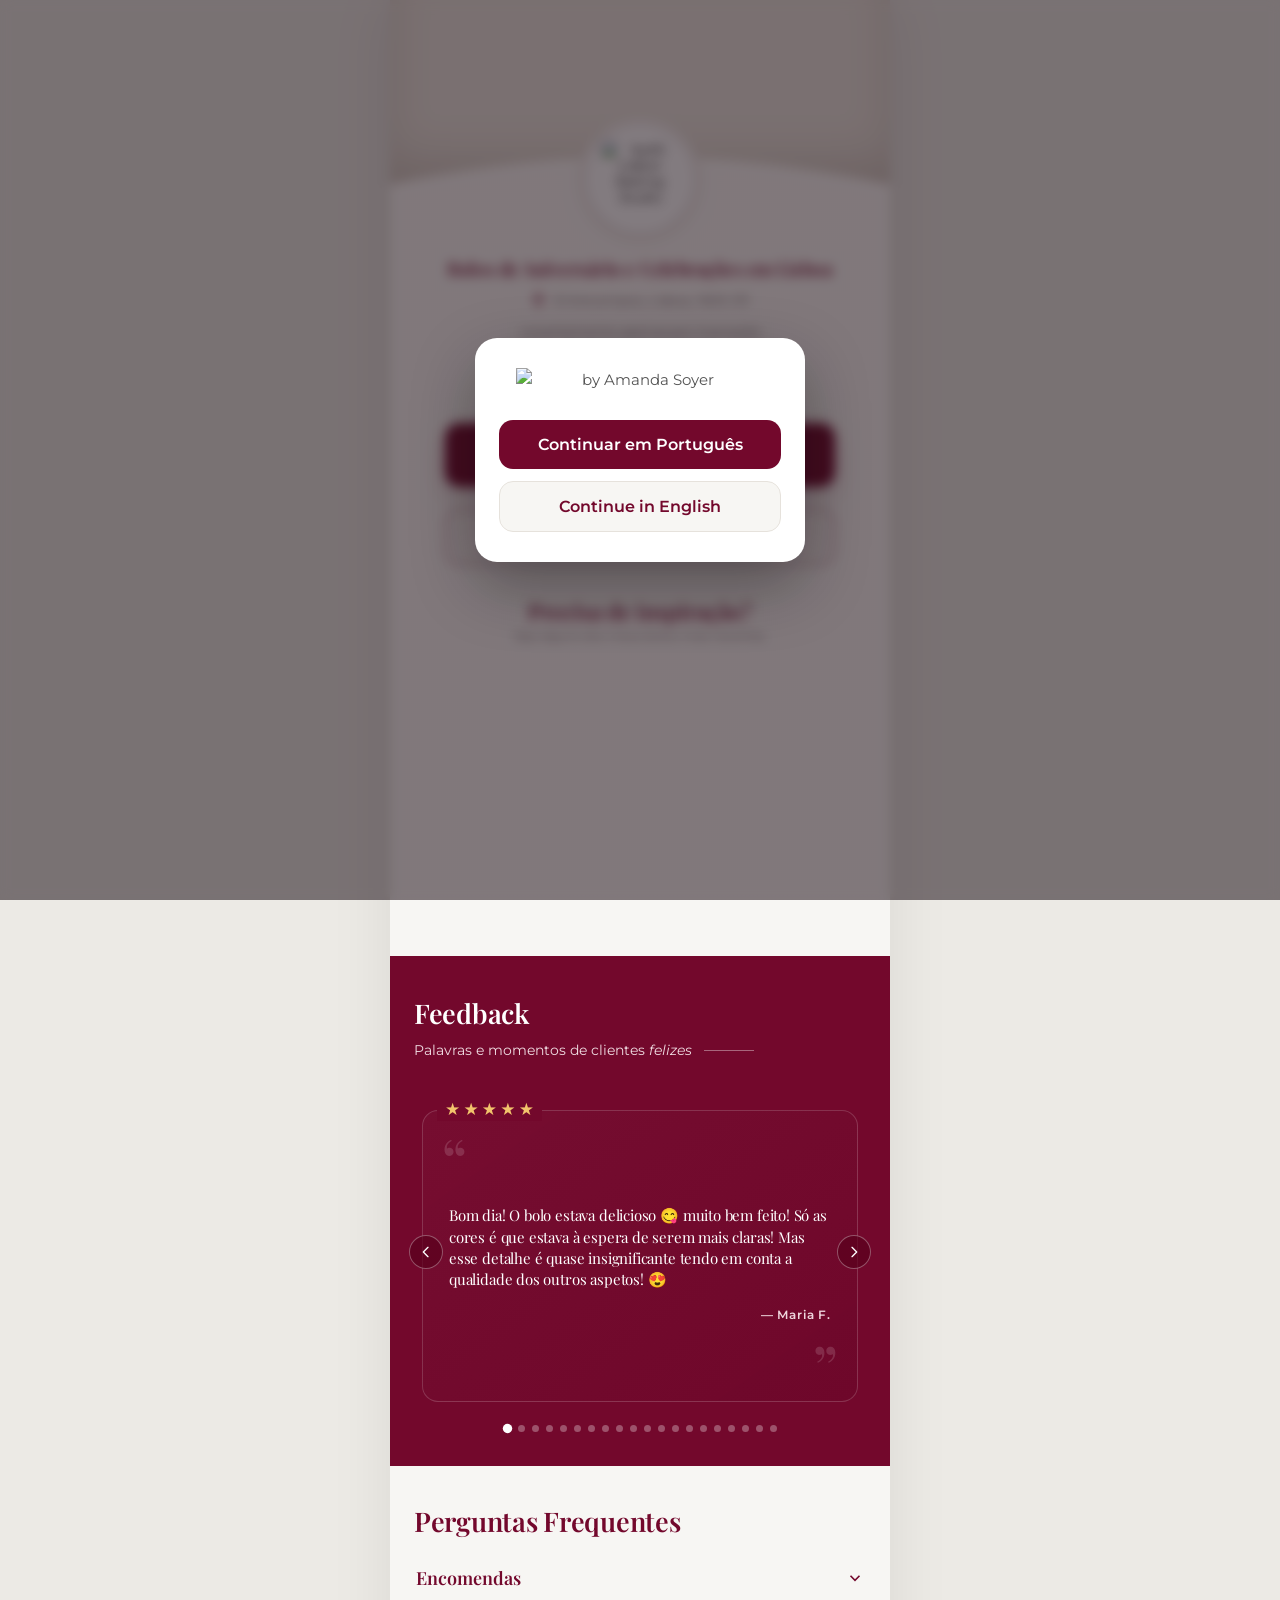
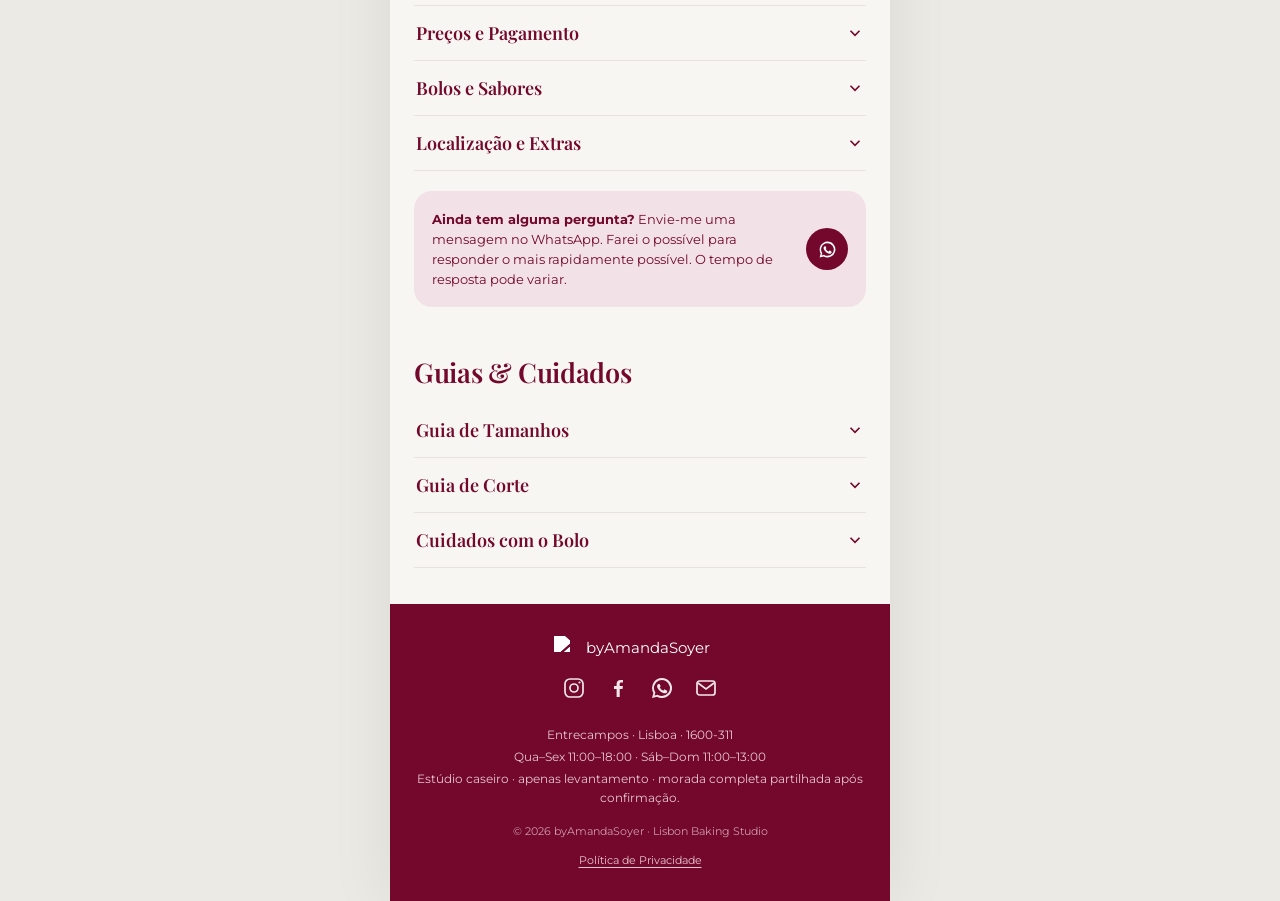
==== commit dc0aea7f: "workshop_v2" ====
--- a/index.html
+++ b/index.html
@@ -916,13 +916,13 @@
   var o=document.getElementById('orderOverlay');
   if(o.classList.contains('show'))return;
   var f=document.getElementById('orderFrame');
-  f.src='workshop-form.html?v=142&embed=1';
+  f.src='workshop-form.html?v=144&embed=1';
   o.classList.add('show');o.setAttribute('aria-hidden','false');
   lockPageForOrder();
 }
 fetch('https://ivnybivjjydihltknlmo.supabase.co/functions/v1/workshop-booking')
   .then(function(r){return r.ok?r.json():Promise.reject()})
-  .then(function(data){var btn=document.getElementById('heroWorkshopCta');if(btn&&(data.sessions||[]).some(function(s){return s.available>0}))btn.style.display=''})
+  .then(function(data){var btn=document.getElementById('heroWorkshopCta');if(btn&&data.show_homepage_button!==false&&(data.sessions||[]).some(function(s){return s.available>0}))btn.style.display=''})
   .catch(function(){});
 function closeOrder(){
   var o=document.getElementById('orderOverlay');
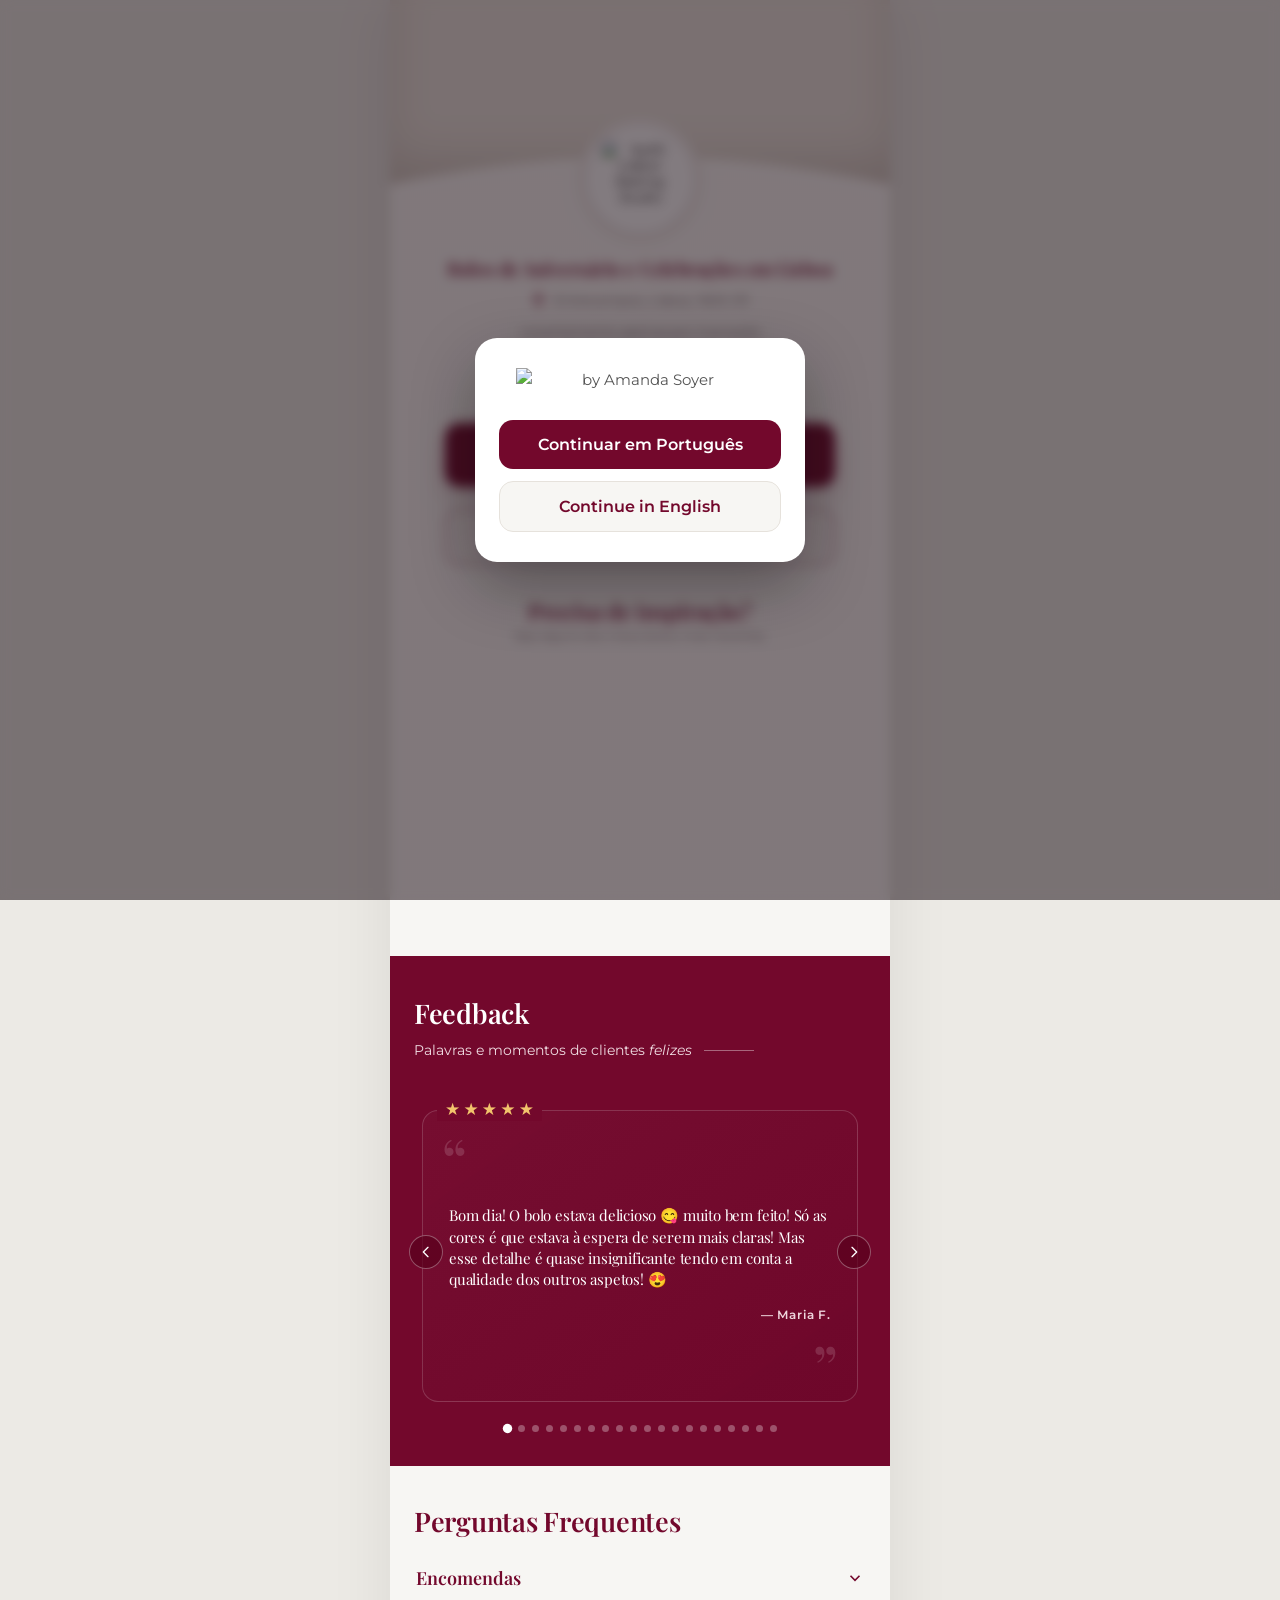
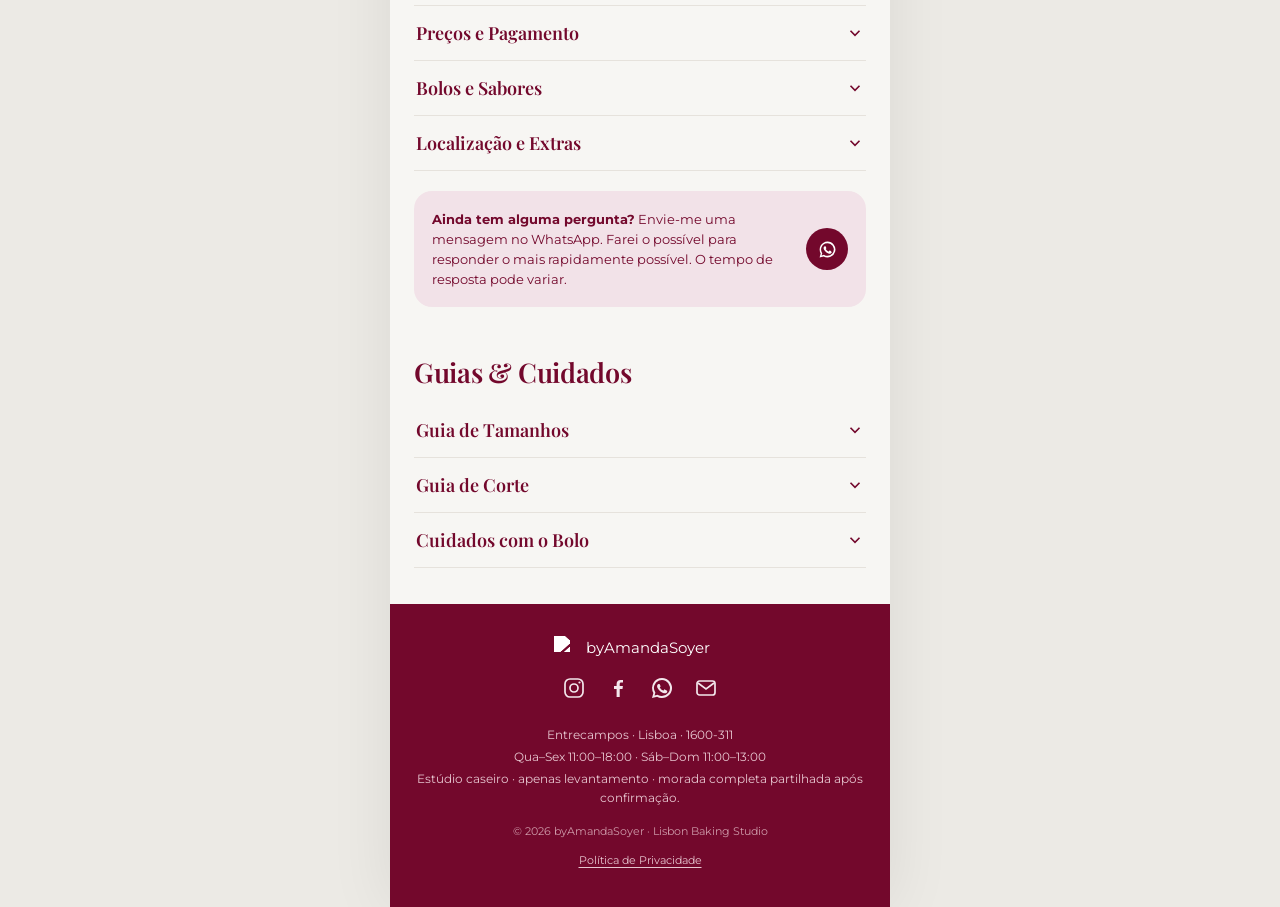
==== commit 12b72e5d: "workshops_v4" ====
--- a/index.html
+++ b/index.html
@@ -530,7 +530,7 @@
         <svg width="20" height="20" viewBox="0 0 24 24" fill="none" stroke="currentColor" stroke-width="2"><path d="M4 8h16v11a1 1 0 0 1-1 1H5a1 1 0 0 1-1-1V8Z"/><path d="M8 8V6a4 4 0 0 1 8 0v2"/></svg>
         <span class="i-en">Start Your Order</span><span class="i-pt">Comece a sua Encomenda</span>
       </a>
-      <a class="cta primary" id="heroWorkshopCta" href="/workshop-form.html" onclick="openWorkshop();return false" style="display:none">
+      <a class="cta primary" id="heroWorkshopCta" href="/workshops/" style="display:none">
         <svg width="20" height="20" viewBox="0 0 24 24" fill="none" stroke="currentColor" stroke-width="2"><path d="M5 21V8l7-4 7 4v13M9 21v-6h6v6M8 10h.01M12 10h.01M16 10h.01"/></svg>
         <span class="i-en">Book a Workshop</span><span class="i-pt">Reservar Workshop</span>
       </a>
@@ -916,7 +916,7 @@
   var o=document.getElementById('orderOverlay');
   if(o.classList.contains('show'))return;
   var f=document.getElementById('orderFrame');
-  f.src='workshop-form.html?v=144&embed=1';
+  f.src='workshop-form.html?v=145&embed=1';
   o.classList.add('show');o.setAttribute('aria-hidden','false');
   lockPageForOrder();
 }
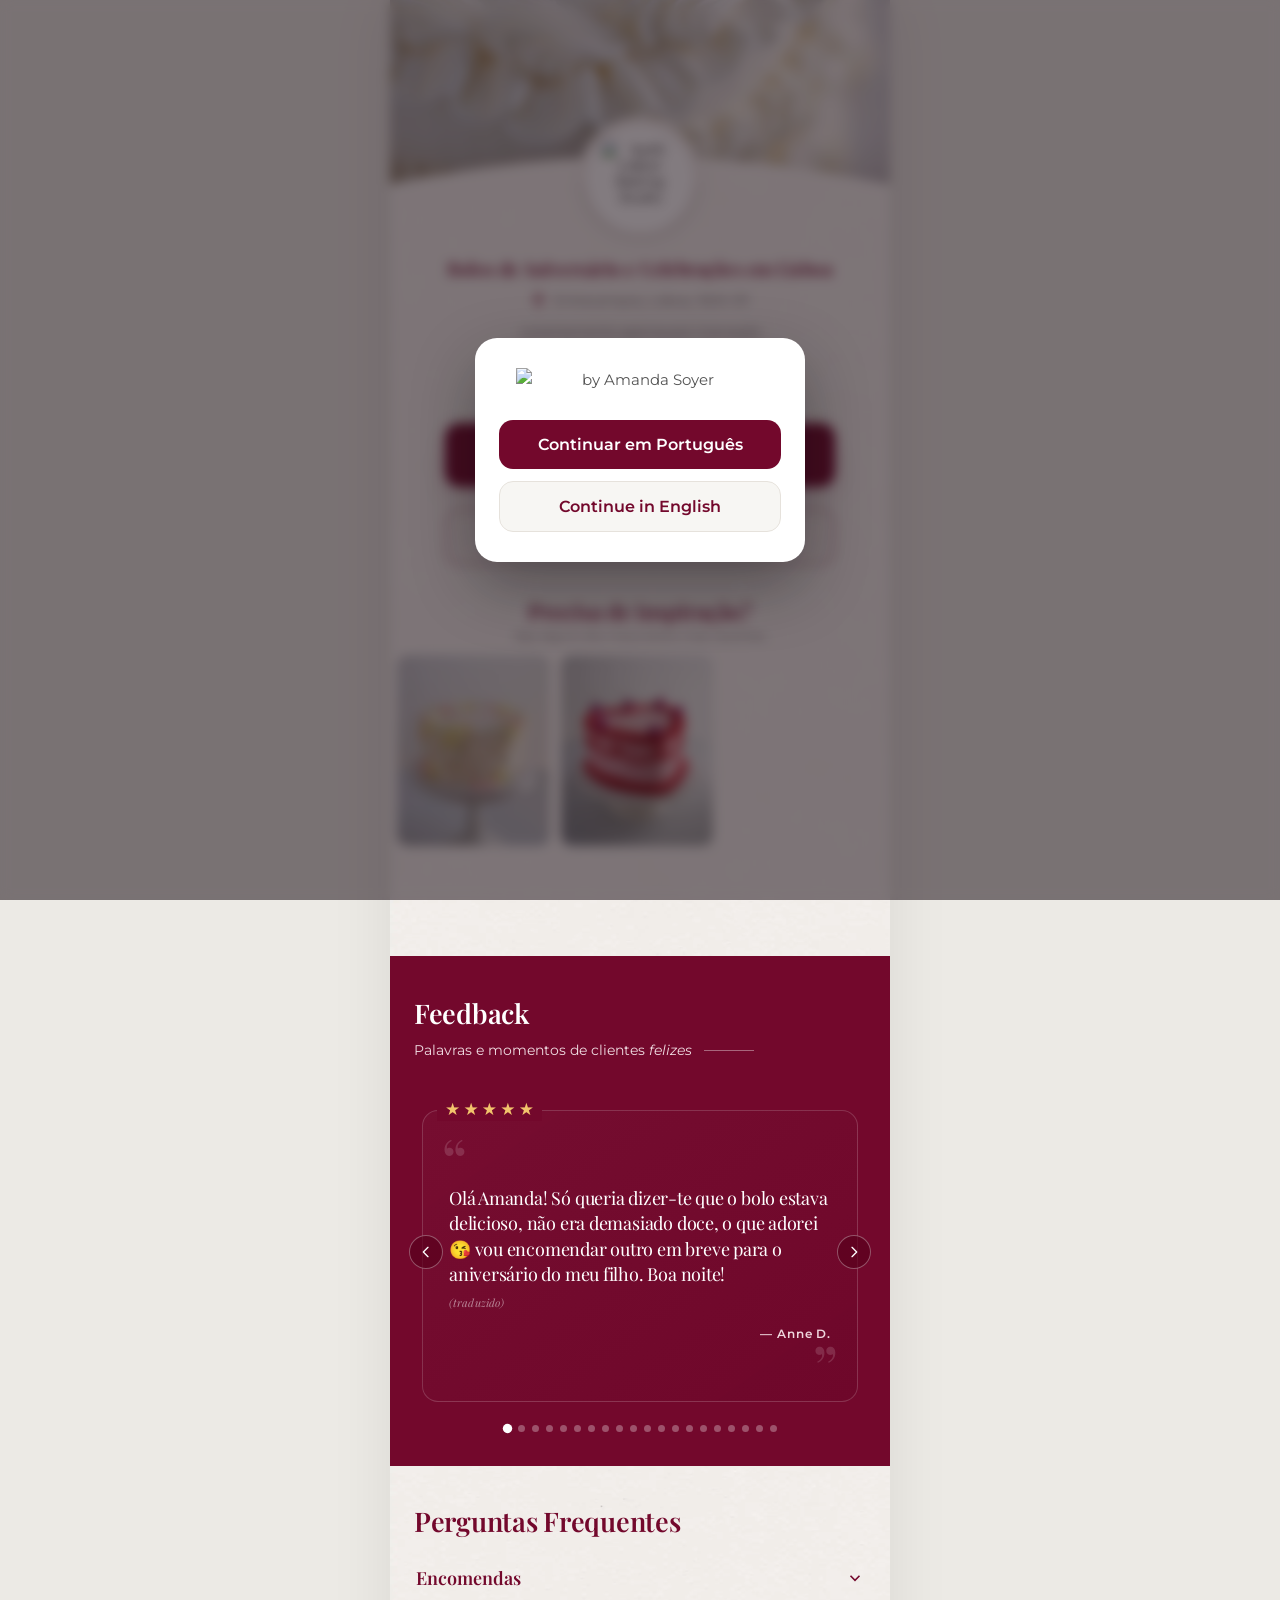
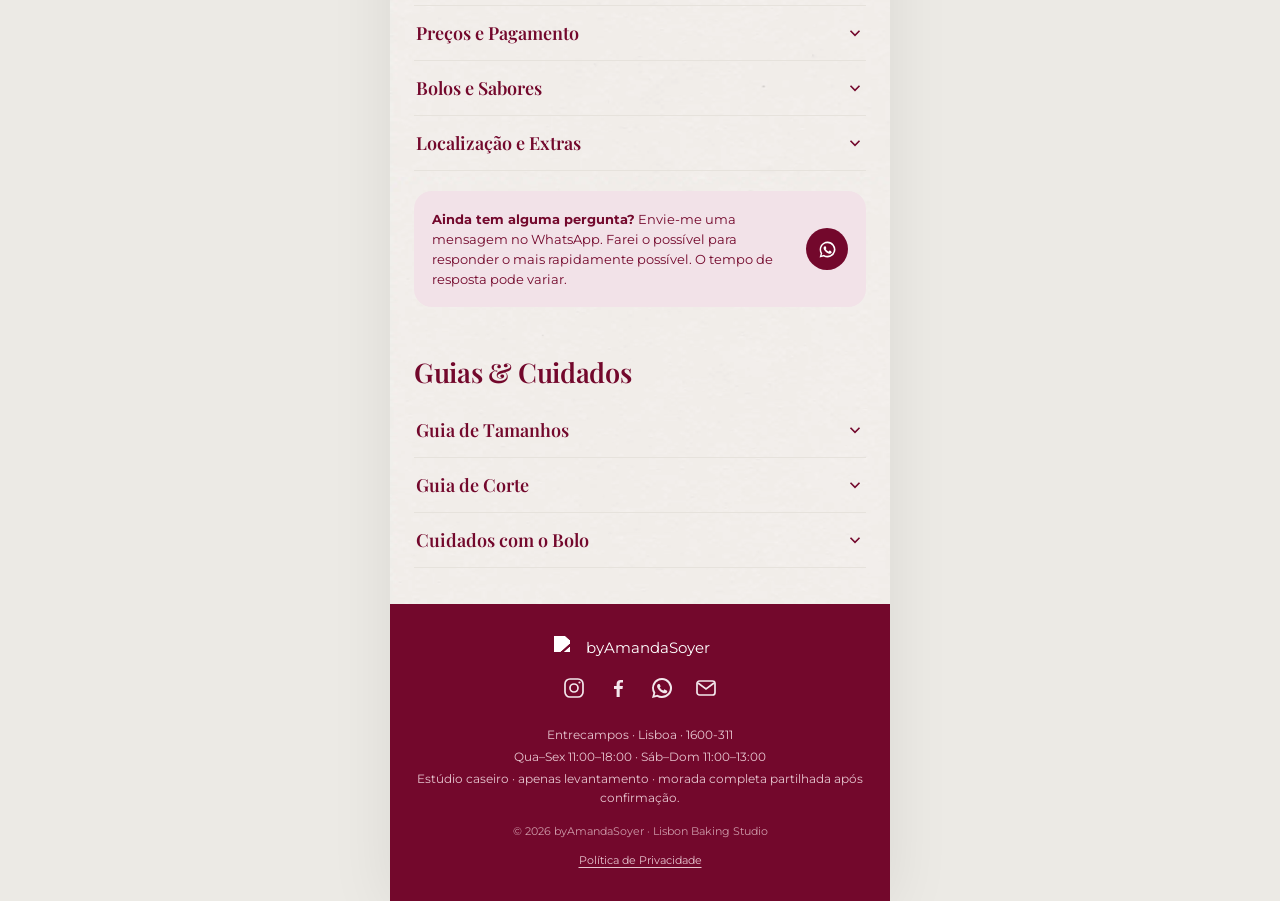
==== commit fc24c79a: "workshops_v6" ====
--- a/index.html
+++ b/index.html
@@ -83,7 +83,7 @@
       "description":"Birthday cakes, decorated cakes and bentô cakes handmade to order in Lisbon by Amanda Soyer.",
       "servesCuisine":["Custom cakes","Birthday cakes","Decorated cakes","Bentô cakes","Celebration cakes"],
       "areaServed":{"@type":"City","name":"Lisbon"},
-      "founder":{"@type":"Person","@id":"https://byamandasoyer.pt/#amanda-soyer","name":"Amanda Soyer","image":"https://ivnybivjjydihltknlmo.supabase.co/storage/v1/object/public/references/images/Amanda_Soyer.jpg","jobTitle":"Custom cake artist and baker","sameAs":["https://www.instagram.com/byamandasoyer","https://www.facebook.com/p/Custom-Cakes-By-Amanda-Soyer-61561880114999/"]},
+      "founder":{"@type":"Person","@id":"https://byamandasoyer.pt/#amanda-soyer","name":"Amanda Soyer","image":"https://byamandasoyer.pt/assets/site/amanda-soyer.webp","jobTitle":"Custom cake artist and baker","sameAs":["https://www.instagram.com/byamandasoyer","https://www.facebook.com/p/Custom-Cakes-By-Amanda-Soyer-61561880114999/"]},
       "makesOffer":{"@type":"Offer","itemOffered":{"@type":"Service","name":"Custom cakes in Lisbon","serviceType":"Birthday cakes, decorated cakes and bentô cakes","areaServed":{"@type":"City","name":"Lisbon"}}},
       "email":"byamandasoyer@gmail.com",
       "telephone":"+351912576278",
@@ -124,7 +124,7 @@
 
   .wrap{max-width:var(--col);margin:0 auto;background-color:var(--bg);min-height:100vh;
     box-shadow:0 0 60px rgba(20,20,20,.08);overflow-x:hidden;position:relative}
-  .visuals-ready .wrap{background-image:url("https://ivnybivjjydihltknlmo.supabase.co/storage/v1/object/public/references/images/background_paper.jpg");background-size:100% auto;background-repeat:repeat-y;background-position:top center}
+  .visuals-ready .wrap{background-image:url("/assets/site/background-paper.webp");background-size:100% auto;background-repeat:repeat-y;background-position:top center}
 
   /* ---------- top bar ---------- */
   #topbar{position:fixed;top:0;left:0;right:0;height:var(--topbar);z-index:60;display:flex;
@@ -144,7 +144,7 @@
     background-color:#FBF8F5;
     background-image:linear-gradient(rgba(255,255,255,.16),rgba(255,255,255,.16));
     background-size:auto;background-repeat:no-repeat;background-position:center}
-  .visuals-ready .hero{background-image:linear-gradient(rgba(255,255,255,.16),rgba(255,255,255,.16)),url("https://ivnybivjjydihltknlmo.supabase.co/storage/v1/object/public/references/images/background_paper.jpg");background-size:auto,100% auto;background-repeat:no-repeat,repeat-y;background-position:center,top center}
+  .visuals-ready .hero{background-image:linear-gradient(rgba(255,255,255,.16),rgba(255,255,255,.16)),url("/assets/site/background-paper.webp");background-size:auto,100% auto;background-repeat:no-repeat,repeat-y;background-position:center,top center}
   .hero-mask-defs{position:absolute;width:0;height:0;overflow:hidden}
   .hero-cover{position:relative;z-index:0;flex:0 0 auto;width:auto;height:clamp(210px,27svh,240px);margin:0 -22px;clip-path:url(#byas-hero-mask);overflow:hidden;background:#EDE7DF}
   .hero-cover::after{content:"";position:absolute;inset:0;pointer-events:none;box-shadow:0 -30px 50px -10px rgba(78,55,43,.2) inset}
@@ -480,7 +480,7 @@
       </defs>
     </svg>
     <div class="hero-cover">
-      <img class="hero-cover-image" data-deferred-src="https://ivnybivjjydihltknlmo.supabase.co/storage/v1/object/public/references/images/header_Image.jpg" alt="Custom white buttercream celebration cake detail by byAS in Lisbon" decoding="async" fetchpriority="low">
+      <img class="hero-cover-image" data-deferred-src="/assets/site/header-image.webp" alt="Custom white buttercream celebration cake detail by byAS in Lisbon" decoding="async" fetchpriority="low">
     </div>
     <button class="hero-logo-button" onclick="location.reload()" aria-label="Restart or change language" title="Restart">
       <span class="hero-logo-disc">
@@ -555,7 +555,7 @@
   <!-- our story -->
   <section id="story" hidden data-nosnippet>
     <h2 class="sec-title"><span class="i-en">Our Story</span><span class="i-pt">A Nossa História</span></h2>
-    <img class="story-photo" src="https://ivnybivjjydihltknlmo.supabase.co/storage/v1/object/public/references/images/Amanda_Soyer.jpg" alt="Amanda Soyer, custom cake artist and baker in Lisbon" width="1080" height="1350" loading="lazy">
+    <img class="story-photo" src="/assets/site/amanda-soyer.webp" alt="Amanda Soyer, custom cake artist and baker in Lisbon" width="1080" height="1350" loading="lazy">
     <div class="story-body">
       <div class="i-en">
         <p>My name is Amanda Soyer. I'm a Pisces, and I love all things sweet and creative. I decorated my very first cake in 2015, and in 2019 I had the incredible opportunity to train at the Wilton School in Chicago.</p>
@@ -699,7 +699,7 @@
 
 /* ---------- decorative randomized cake strip ---------- */
 var cakeStripStarted=false,cakeStripDragging=false,cakeStripLastFrame=0,cakeStripPosition=0,cakeStripManualUntil=0,cakeStripMoved=false,cakeStripPointerX=0,cakeLightboxOpener=null,cakeLightboxItems=[],cakeLightboxIndex=0,cakeShareFilePromise=null;
-function cakeImageUrl(n){return 'https://ivnybivjjydihltknlmo.supabase.co/storage/v1/object/public/references/cakes/Cake_'+String(n).padStart(2,'0')+'.jpg';}
+function cakeImageUrl(n){return '/assets/cakes/cake-'+String(n).padStart(2,'0')+'.webp';}
 function shuffleCakes(items){
   for(var i=items.length-1;i>0;i--){var j=Math.floor(Math.random()*(i+1)),tmp=items[i];items[i]=items[j];items[j]=tmp;}
   return items;
@@ -1083,7 +1083,7 @@
   return {q:bi(t.en,t.pt)+note, by:t.name,long:Math.max(t.en.replace(/<[^>]+>/g,'').length,t.pt.replace(/<[^>]+>/g,'').length)>200};
 });
 /* fotoğraflar — Supabase'e yüklenen 01.jpg .. 11.jpg testimonial fotoğrafları */
-function testiPhotoUrl(n){return 'https://ivnybivjjydihltknlmo.supabase.co/storage/v1/object/public/references/Testimonials/'+String(n).padStart(2,'0')+'.jpg';}
+function testiPhotoUrl(n){return '/assets/testimonials/'+String(n).padStart(2,'0')+'.webp';}
 var TESTI_PHOTOS=[1,2,3,4,5,6,7,8,9,10,11].map(testiPhotoUrl);
 
 var FAQ=[
@@ -1235,9 +1235,7 @@
 function preloadTestiPhotos(){
   if(testiPhotosPreloaded)return;
   testiPhotosPreloaded=true;
-  TESTI_PHOTOS.forEach(function(url,i){
-    setTimeout(function(){var img=new Image();img.src=url;},i*150);
-  });
+  /* v148: do not download every testimonial in the background. Images load only when needed. */
 }
 
 var testimonialSection=document.getElementById('testimonials');
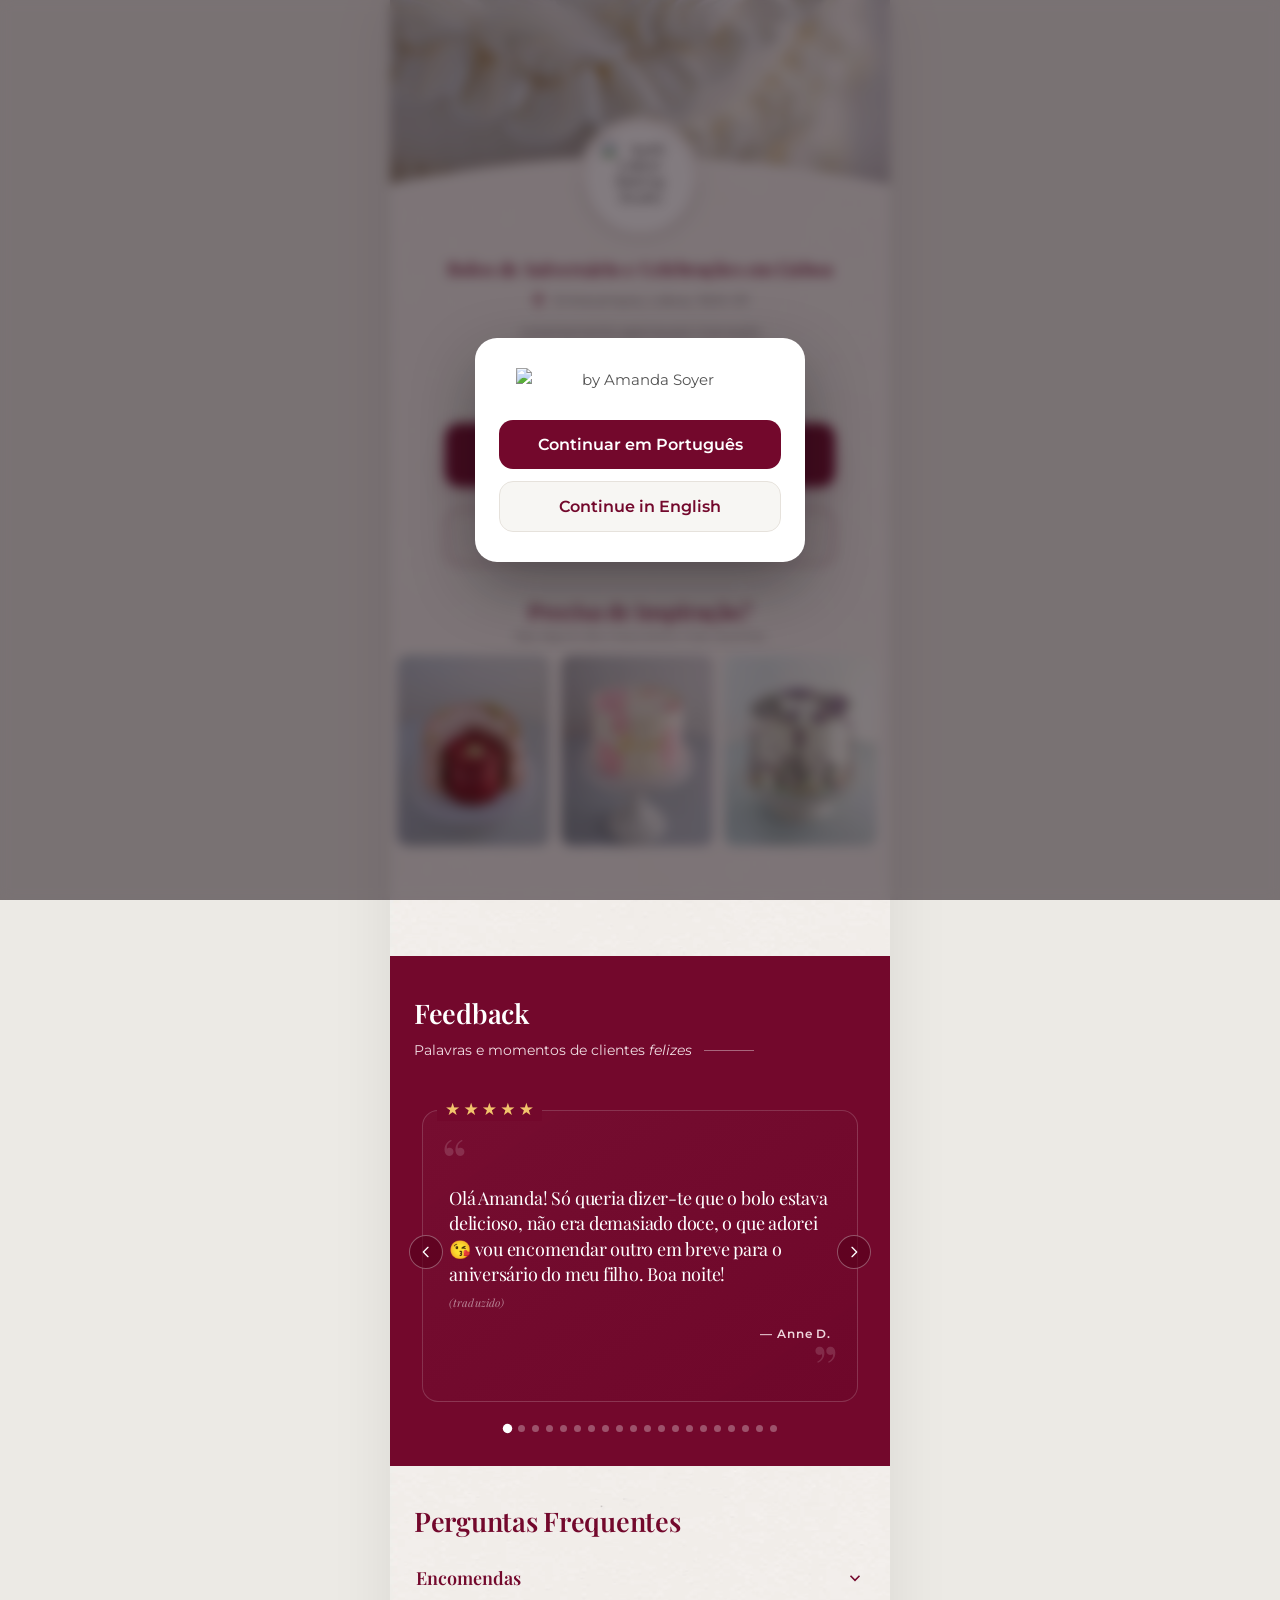
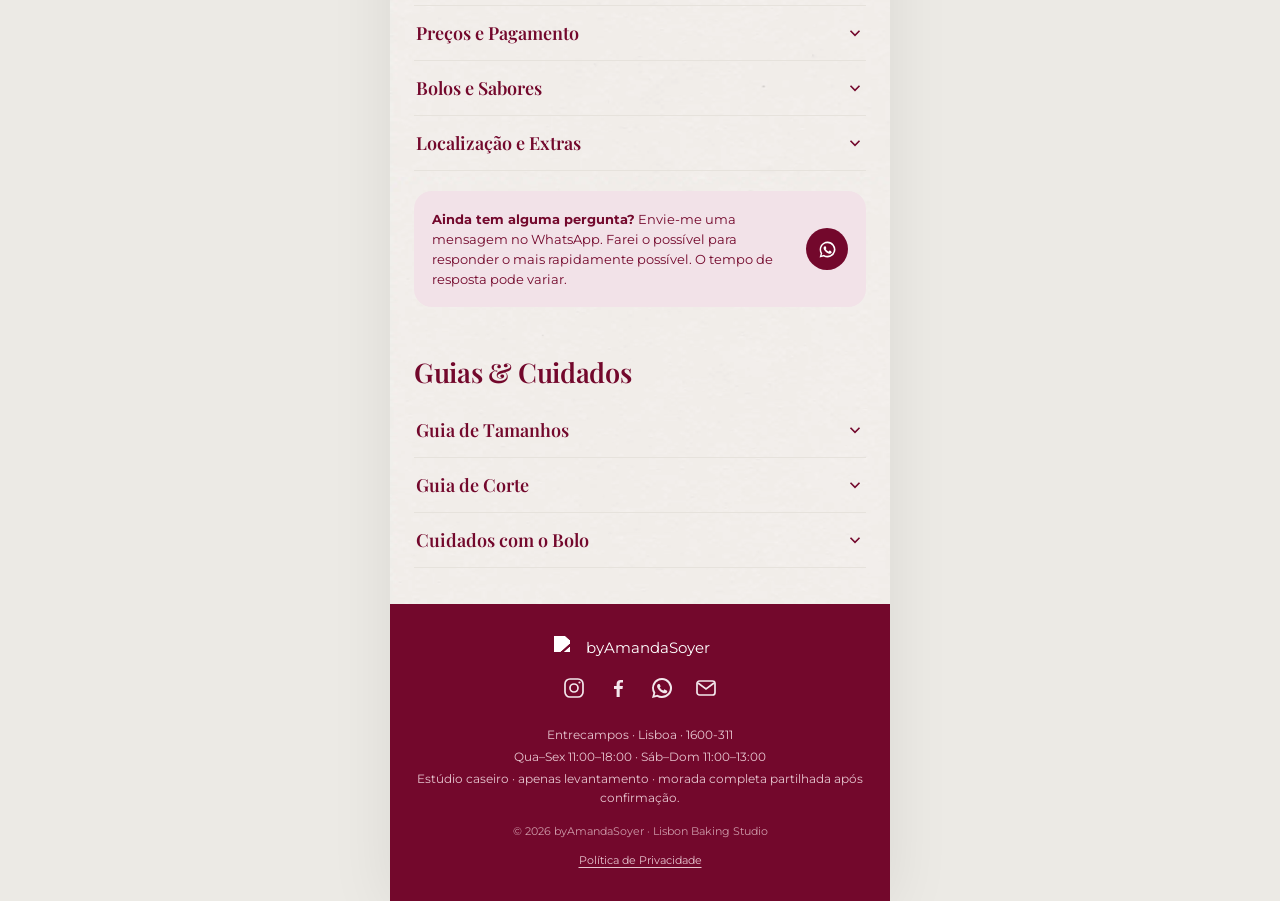
==== commit 7be97087: "v170" ====
--- a/index.html
+++ b/index.html
@@ -206,6 +206,7 @@
     font-family:var(--sans);font-weight:600;font-size:16px;padding:17px 14px;border-radius:15px;transition:transform .15s;text-decoration:none}
   .cta:active{transform:scale(.98)}
   .cta.primary{min-height:75px;background:var(--brand);color:#fff;box-shadow:0 10px 24px rgba(115,8,44,.2);font-size:17px;white-space:nowrap;padding:22px 14px}
+  .workshop-cta-icon{display:block;width:24px;height:24px;object-fit:contain;flex:0 0 24px}
   .cta.ghost{background:transparent;color:var(--brand);border:none;box-shadow:none;padding:9px;text-decoration:underline;text-underline-offset:4px;font-size:14px}
 
   @media (max-height:700px){
@@ -531,7 +532,7 @@
         <span class="i-en">Start Your Order</span><span class="i-pt">Comece a sua Encomenda</span>
       </a>
       <a class="cta primary" id="heroWorkshopCta" href="/workshops/" style="display:none">
-        <svg width="20" height="20" viewBox="0 0 24 24" fill="none" stroke="currentColor" stroke-width="2"><path d="M5 21V8l7-4 7 4v13M9 21v-6h6v6M8 10h.01M12 10h.01M16 10h.01"/></svg>
+        <img class="workshop-cta-icon" src="/assets/site/pastry-bag_white.png" alt="" aria-hidden="true">
         <span class="i-en">Book a Workshop</span><span class="i-pt">Reservar Workshop</span>
       </a>
       <button class="cta ghost" onclick="goTo('faq')">
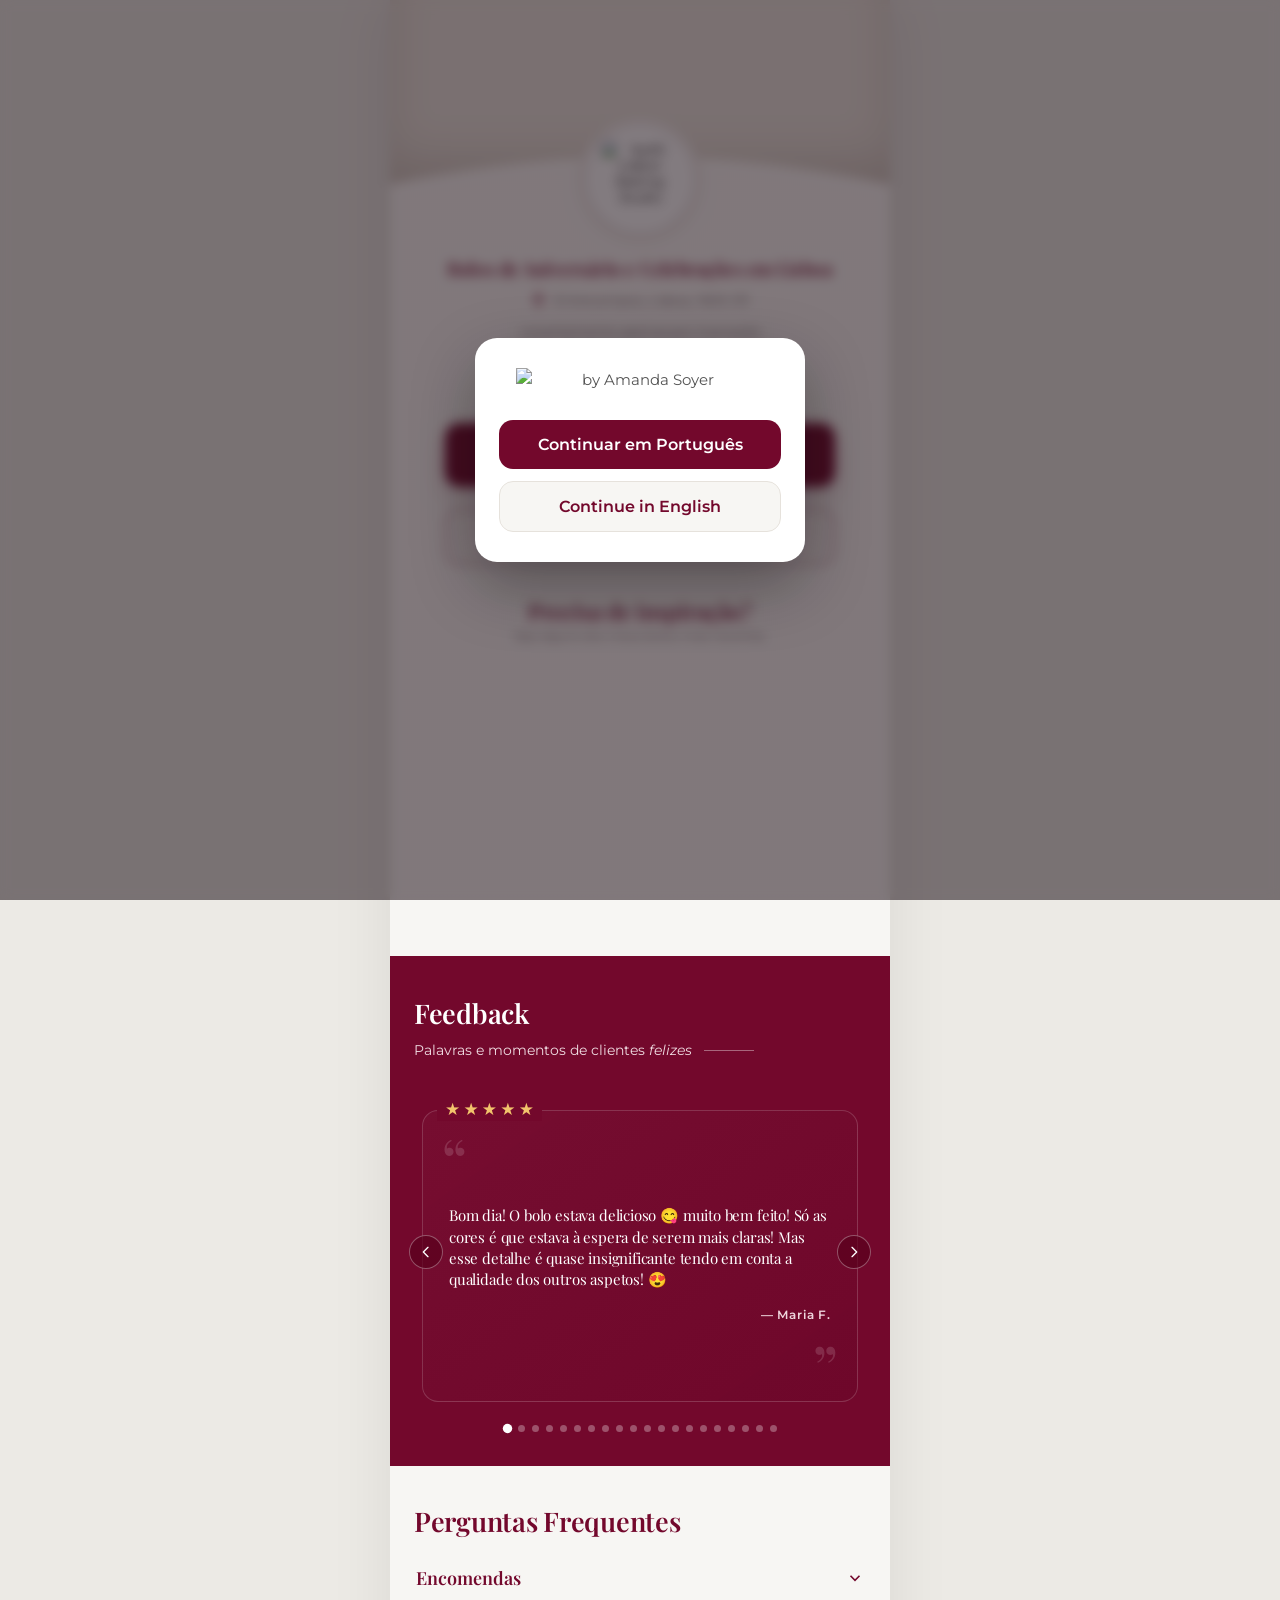
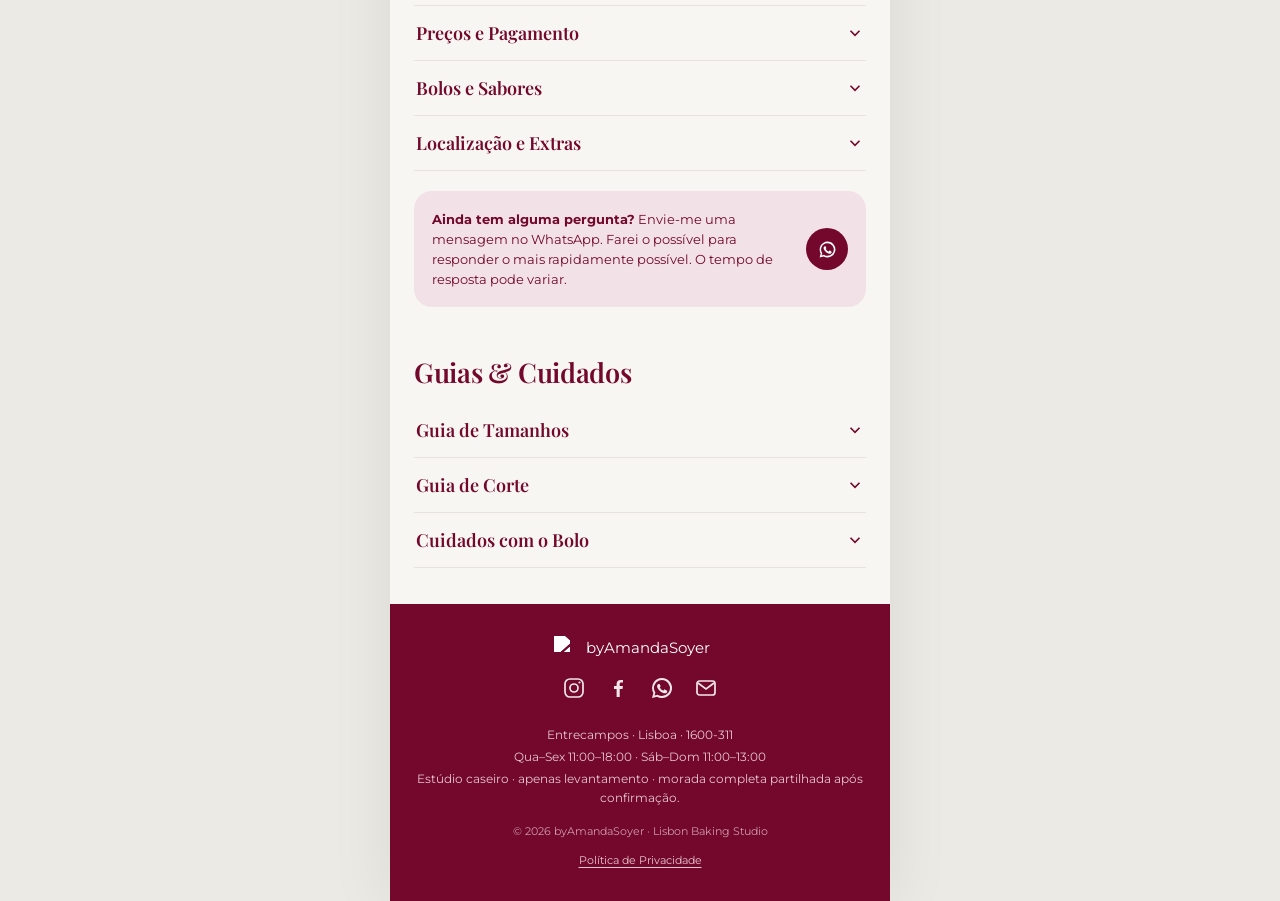
==== commit c7c734b6: "Connect V198 to the new Supabase project" ====
--- a/index.html
+++ b/index.html
@@ -16,20 +16,20 @@
 <meta name="theme-color" content="#73082C">
 <meta name="robots" content="index,follow,max-image-preview:large">
 <link rel="canonical" href="https://byamandasoyer.pt/">
-<link rel="icon" type="image/svg+xml" href="https://ivnybivjjydihltknlmo.supabase.co/storage/v1/object/public/references/icons-byas/favicon.svg">
-<link rel="icon" href="https://ivnybivjjydihltknlmo.supabase.co/storage/v1/object/public/references/icons-byas/favicon.ico" sizes="any">
-<link rel="shortcut icon" href="https://ivnybivjjydihltknlmo.supabase.co/storage/v1/object/public/references/icons-byas/favicon.ico">
-<link rel="icon" type="image/png" sizes="32x32" href="https://ivnybivjjydihltknlmo.supabase.co/storage/v1/object/public/references/icons-byas/favicon-32x32.png">
-<link rel="icon" type="image/png" sizes="192x192" href="https://ivnybivjjydihltknlmo.supabase.co/storage/v1/object/public/references/icons-byas/android-chrome-192x192.png">
-<link rel="icon" type="image/png" sizes="512x512" href="https://ivnybivjjydihltknlmo.supabase.co/storage/v1/object/public/references/icons-byas/android-chrome-512x512.png">
-<link rel="apple-touch-icon" sizes="180x180" href="https://ivnybivjjydihltknlmo.supabase.co/storage/v1/object/public/references/icons-byas/apple-touch-icon.png">
+<link rel="icon" type="image/svg+xml" href="https://enhucwjcanhdqvbyiqlx.supabase.co/storage/v1/object/public/references/icons-byas/favicon.svg">
+<link rel="icon" href="https://enhucwjcanhdqvbyiqlx.supabase.co/storage/v1/object/public/references/icons-byas/favicon.ico" sizes="any">
+<link rel="shortcut icon" href="https://enhucwjcanhdqvbyiqlx.supabase.co/storage/v1/object/public/references/icons-byas/favicon.ico">
+<link rel="icon" type="image/png" sizes="32x32" href="https://enhucwjcanhdqvbyiqlx.supabase.co/storage/v1/object/public/references/icons-byas/favicon-32x32.png">
+<link rel="icon" type="image/png" sizes="192x192" href="https://enhucwjcanhdqvbyiqlx.supabase.co/storage/v1/object/public/references/icons-byas/android-chrome-192x192.png">
+<link rel="icon" type="image/png" sizes="512x512" href="https://enhucwjcanhdqvbyiqlx.supabase.co/storage/v1/object/public/references/icons-byas/android-chrome-512x512.png">
+<link rel="apple-touch-icon" sizes="180x180" href="https://enhucwjcanhdqvbyiqlx.supabase.co/storage/v1/object/public/references/icons-byas/apple-touch-icon.png">
 <meta property="og:type" content="website">
 <meta property="og:site_name" content="byAmandaSoyer">
 <meta property="og:title" content="Custom Birthday &amp; Celebration Cakes Lisbon | ByAmandaSoyer">
 <meta property="og:description" content="Order your custom cake in Lisbon, handmade by Amanda Soyer.">
 <meta property="og:url" content="https://byamandasoyer.pt/">
-<meta property="og:image" content="https://ivnybivjjydihltknlmo.supabase.co/storage/v1/object/public/references/icons-byas/social-preview.png?v=20260722-3">
-<meta property="og:image:secure_url" content="https://ivnybivjjydihltknlmo.supabase.co/storage/v1/object/public/references/icons-byas/social-preview.png?v=20260722-3">
+<meta property="og:image" content="https://enhucwjcanhdqvbyiqlx.supabase.co/storage/v1/object/public/references/icons-byas/social-preview.png?v=20260722-3">
+<meta property="og:image:secure_url" content="https://enhucwjcanhdqvbyiqlx.supabase.co/storage/v1/object/public/references/icons-byas/social-preview.png?v=20260722-3">
 <meta property="og:image:type" content="image/png">
 <meta property="og:image:width" content="1200">
 <meta property="og:image:height" content="630">
@@ -39,7 +39,7 @@
 <meta name="twitter:card" content="summary_large_image">
 <meta name="twitter:title" content="Custom Birthday &amp; Celebration Cakes Lisbon | ByAmandaSoyer">
 <meta name="twitter:description" content="Order your custom cake in Lisbon, handmade by Amanda Soyer.">
-<meta name="twitter:image" content="https://ivnybivjjydihltknlmo.supabase.co/storage/v1/object/public/references/icons-byas/social-preview.png?v=20260722-3">
+<meta name="twitter:image" content="https://enhucwjcanhdqvbyiqlx.supabase.co/storage/v1/object/public/references/icons-byas/social-preview.png?v=20260722-3">
 <link rel="stylesheet" href="/security-hardening.css">
 <script src="/security-hardening.js" defer></script>
 <script type="application/ld+json">
@@ -57,8 +57,8 @@
       "primaryImageOfPage":{
         "@type":"ImageObject",
         "@id":"https://byamandasoyer.pt/#primary-cake-image",
-        "url":"https://ivnybivjjydihltknlmo.supabase.co/storage/v1/object/public/references/cakes/Cake_15.jpg",
-        "contentUrl":"https://ivnybivjjydihltknlmo.supabase.co/storage/v1/object/public/references/cakes/Cake_15.jpg",
+        "url":"https://enhucwjcanhdqvbyiqlx.supabase.co/storage/v1/object/public/references/cakes/Cake_15.jpg",
+        "contentUrl":"https://enhucwjcanhdqvbyiqlx.supabase.co/storage/v1/object/public/references/cakes/Cake_15.jpg",
         "caption":"Custom celebration cake by Amanda Soyer in Lisbon"
       },
       "inLanguage":["en","pt"]
@@ -465,7 +465,7 @@
 
   <!-- top bar -->
   <div id="topbar">
-    <img class="tb-logo" src="https://ivnybivjjydihltknlmo.supabase.co/storage/v1/object/public/references/images/byAmandaSoyer_Logo_NoBackground.png" alt="byAmandaSoyer">
+    <img class="tb-logo" src="https://enhucwjcanhdqvbyiqlx.supabase.co/storage/v1/object/public/references/images/byAmandaSoyer_Logo_NoBackground.png" alt="byAmandaSoyer">
     <div class="tb-right">
       <a class="tb-order" href="/cake-order-form.html" onclick="openOrder();return false"><span class="i-en">Start Your Order</span><span class="i-pt">Comece a sua Encomenda</span></a>
     </div>
@@ -485,7 +485,7 @@
     </div>
     <button class="hero-logo-button" onclick="location.reload()" aria-label="Restart or change language" title="Restart">
       <span class="hero-logo-disc">
-        <img src="https://ivnybivjjydihltknlmo.supabase.co/storage/v1/object/public/references/images/byAS_Logo_NoBackground.png" alt="byAS Lisbon Baking Studio">
+        <img src="https://enhucwjcanhdqvbyiqlx.supabase.co/storage/v1/object/public/references/images/byAS_Logo_NoBackground.png" alt="byAS Lisbon Baking Studio">
       </span>
     </button>
     <div class="hero-inner">
@@ -609,7 +609,7 @@
 
   <!-- footer -->
   <footer>
-    <img class="flogo" src="https://ivnybivjjydihltknlmo.supabase.co/storage/v1/object/public/references/images/byAmandaSoyer_Logo_NoBackground.png" alt="byAmandaSoyer">
+    <img class="flogo" src="https://enhucwjcanhdqvbyiqlx.supabase.co/storage/v1/object/public/references/images/byAmandaSoyer_Logo_NoBackground.png" alt="byAmandaSoyer">
     <div class="fsoc">
       <a href="https://www.instagram.com/byamandasoyer" target="_blank" rel="noopener" aria-label="Instagram"><svg viewBox="0 0 24 24" fill="none" stroke="currentColor" stroke-width="1.7"><rect x="3" y="3" width="18" height="18" rx="5"/><circle cx="12" cy="12" r="4"/><circle cx="17.5" cy="6.5" r="1.1" fill="currentColor" stroke="none"/></svg></a>
       <a href="https://www.facebook.com/p/Custom-Cakes-By-Amanda-Soyer-61561880114999/" target="_blank" rel="noopener" aria-label="Facebook"><svg viewBox="0 0 24 24" fill="currentColor"><path d="M13.7 21v-8h2.8l.4-3h-3.2V8.1c0-.9.3-1.5 1.6-1.5H17V4a21 21 0 0 0-2.4-.1c-2.4 0-4 1.5-4 4.1v2H8v3h2.6v8h3.1Z"/></svg></a>
@@ -644,7 +644,7 @@
 <!-- order form overlay -->
 <div id="orderOverlay" aria-hidden="true">
   <div class="ord-bar">
-    <img class="ord-logo" src="https://ivnybivjjydihltknlmo.supabase.co/storage/v1/object/public/references/images/byAmandaSoyer_Logo_NoBackground.png" alt="byAmandaSoyer">
+    <img class="ord-logo" src="https://enhucwjcanhdqvbyiqlx.supabase.co/storage/v1/object/public/references/images/byAmandaSoyer_Logo_NoBackground.png" alt="byAmandaSoyer">
     <span class="ord-steps" id="ordSteps"></span>
     <div class="ord-ctrls">
       <button class="ord-restart" id="ordRestart" aria-label="Restart order" title="Restart">↺</button>
@@ -657,7 +657,7 @@
 <!-- language chooser (first load) -->
 <div id="langModal" aria-hidden="true" role="dialog" aria-label="Choose language">
   <div class="lm-card">
-    <img class="lm-logo" src="https://ivnybivjjydihltknlmo.supabase.co/storage/v1/object/public/references/images/byAmandaSoyer_Logo_NoBackground.png" alt="by Amanda Soyer">
+    <img class="lm-logo" src="https://enhucwjcanhdqvbyiqlx.supabase.co/storage/v1/object/public/references/images/byAmandaSoyer_Logo_NoBackground.png" alt="by Amanda Soyer">
     <button class="lm-pt" data-set="pt">Continuar em Português</button>
     <button class="lm-en" data-set="en">Continue in English</button>
   </div>
@@ -665,8 +665,8 @@
 
 <script>
 /* ---------- small first-party analytics (no customer details) ---------- */
-var ANALYTICS_URL='https://ivnybivjjydihltknlmo.supabase.co';
-var ANALYTICS_KEY='sb_publishable_JgB-ewQdFNoFS25-tOxp4g_G-I0s1E2';
+var ANALYTICS_URL='https://enhucwjcanhdqvbyiqlx.supabase.co';
+var ANALYTICS_KEY='sb_publishable_DYjzc5pVa7_mdD1fZZJiHw_kw72n4io';
 var analyticsEnabled=/^(www\.)?byamandasoyer\.pt$/i.test(location.hostname);
 var analyticsStartedAt=Date.now();
 function analyticsUuid(){return window.crypto&&window.crypto.randomUUID?window.crypto.randomUUID():'xxxxxxxx-xxxx-4xxx-yxxx-xxxxxxxxxxxx'.replace(/[xy]/g,function(c){var r=Math.random()*16|0,v=c==='x'?r:(r&3|8);return v.toString(16);});}
@@ -921,7 +921,7 @@
   o.classList.add('show');o.setAttribute('aria-hidden','false');
   lockPageForOrder();
 }
-fetch('https://ivnybivjjydihltknlmo.supabase.co/functions/v1/workshop-booking')
+fetch('https://enhucwjcanhdqvbyiqlx.supabase.co/functions/v1/workshop-booking')
   .then(function(r){return r.ok?r.json():Promise.reject()})
   .then(function(data){var btn=document.getElementById('heroWorkshopCta');if(btn&&data.show_homepage_button!==false&&(data.sessions||[]).some(function(s){return s.available>0}))btn.style.display=''})
   .catch(function(){});
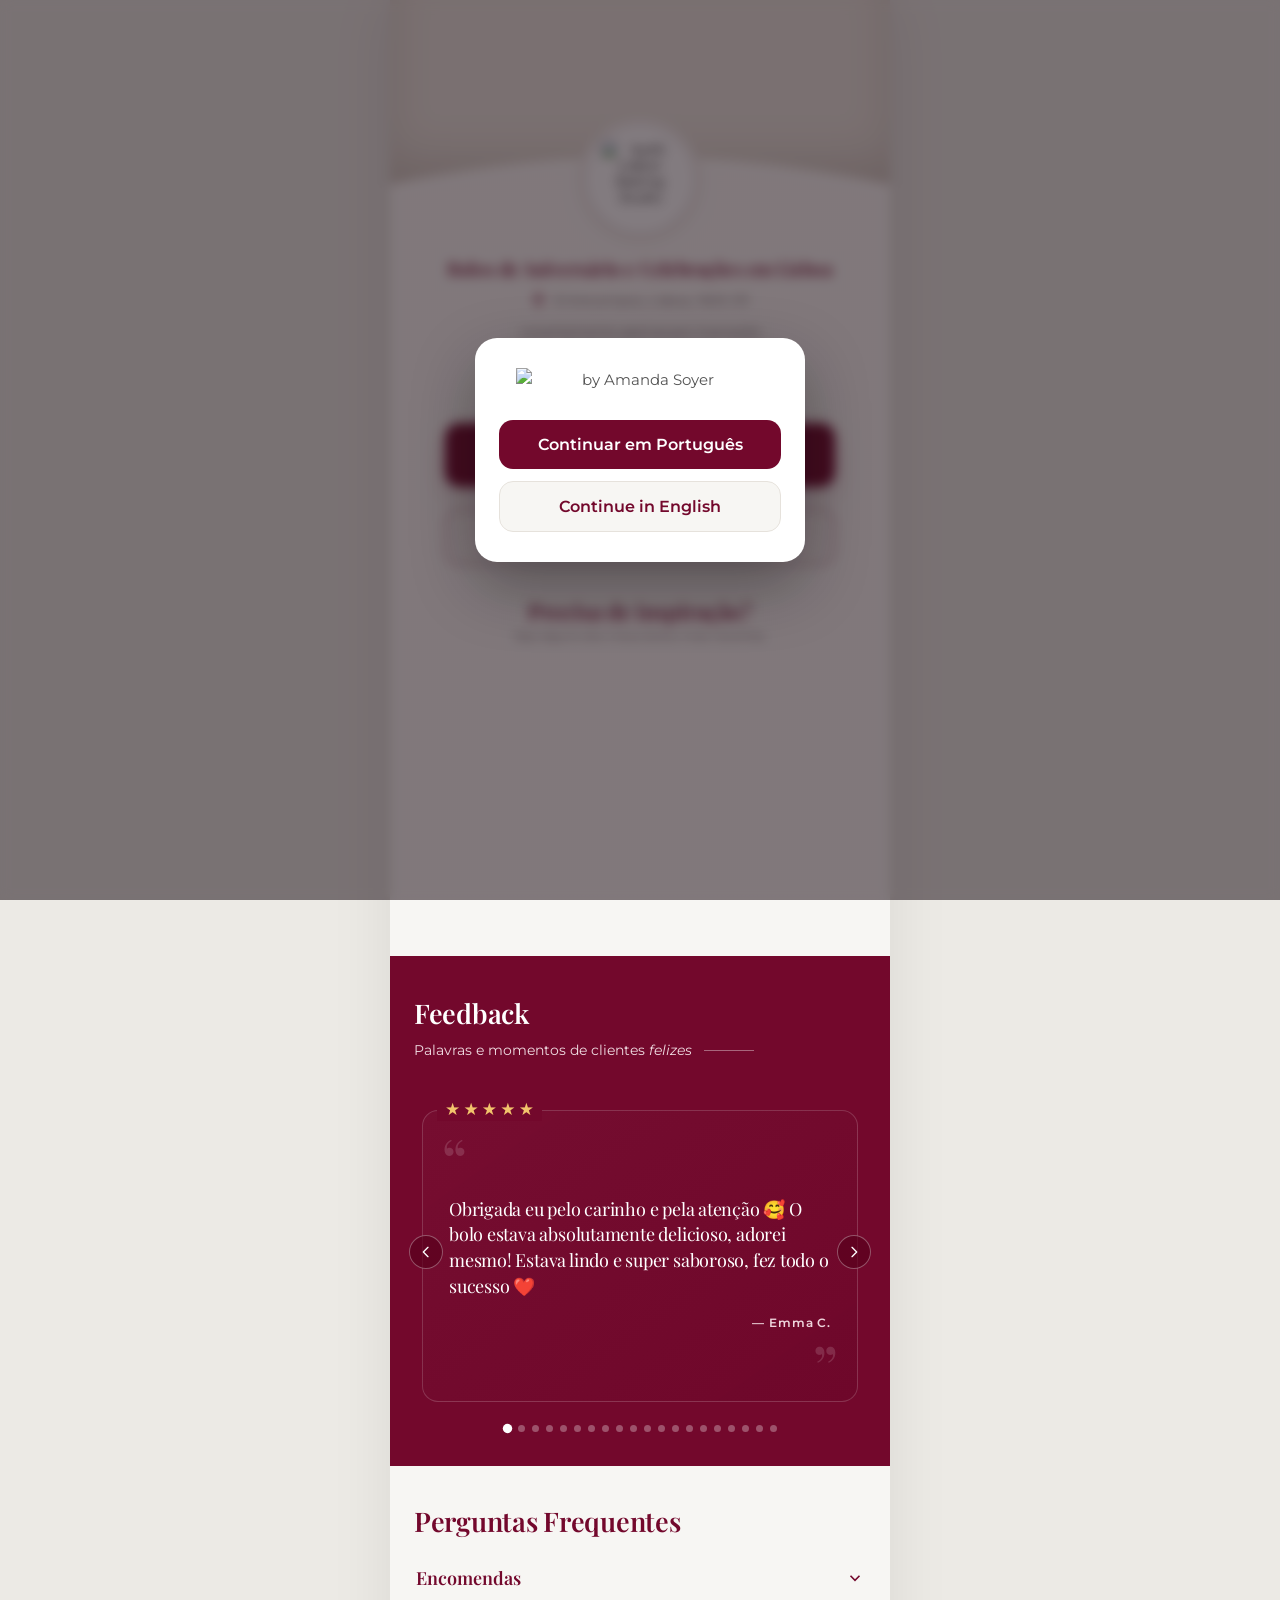
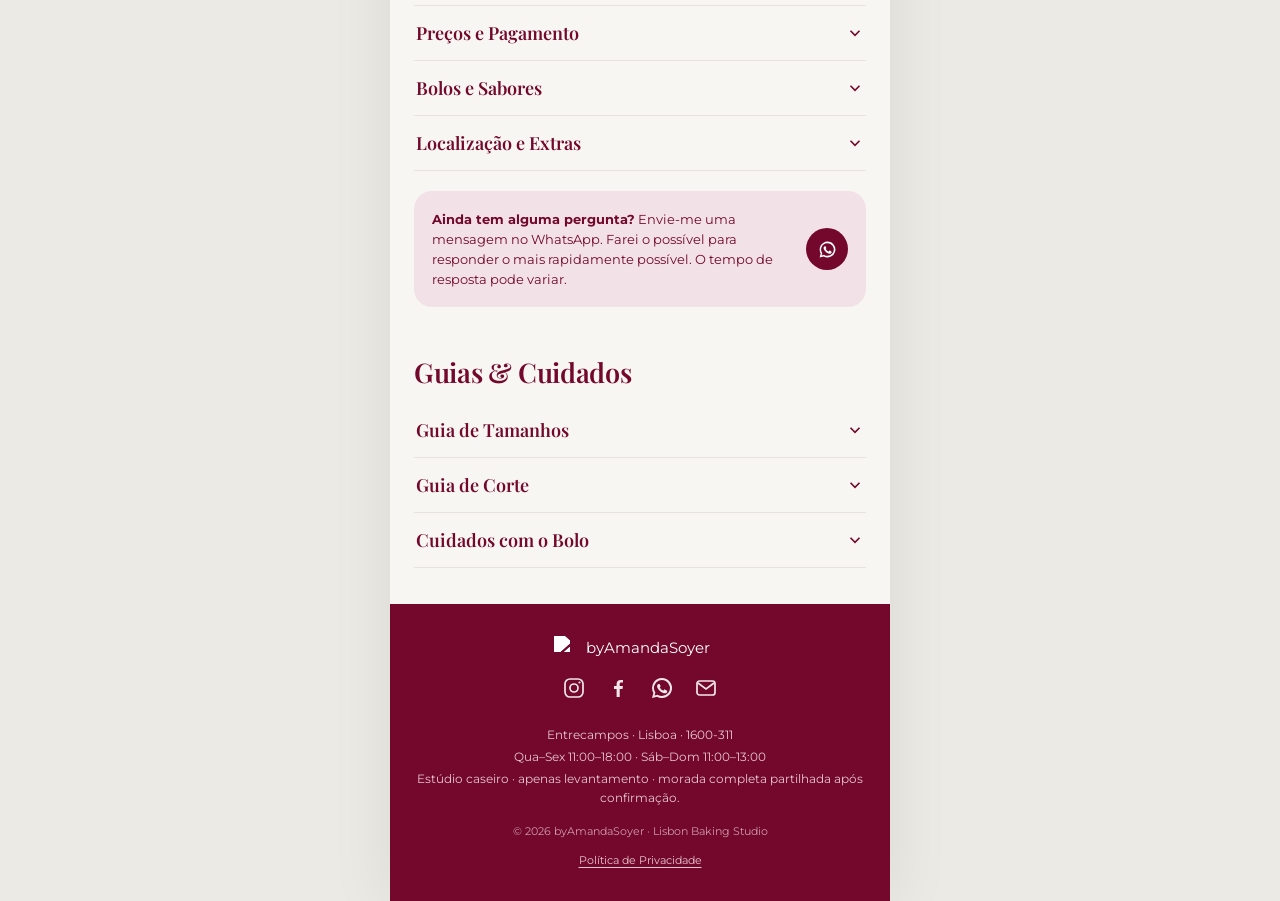
==== commit cba6d78e: "Expand cake inspiration gallery to 55 photos" ====
--- a/index.html
+++ b/index.html
@@ -754,7 +754,7 @@
 function initCakeStrip(){
   if(cakeStripStarted)return;cakeStripStarted=true;
   var track=document.getElementById('cakeStrip');if(!track)return;
-  var order=shuffleCakes(Array.from({length:25},function(_,i){return i+1;}));
+  var order=shuffleCakes(Array.from({length:55},function(_,i){return i+1;}));
   cakeLightboxItems=order.map(function(n){var u=cakeImageUrl(n);return{url:u,alt:'Custom cake by Amanda Soyer '+String(n).padStart(2,'0')};});
   var doubled=order.concat(order);
   track.innerHTML=doubled.map(function(n){var u=cakeImageUrl(n),alt='Custom cake by Amanda Soyer '+String(n).padStart(2,'0');return '<button class="cake-thumb" type="button" data-url="'+u+'" aria-label="Open '+alt+'"><img data-cake-src="'+u+'" alt="'+alt+'" decoding="async"></button>';}).join('');
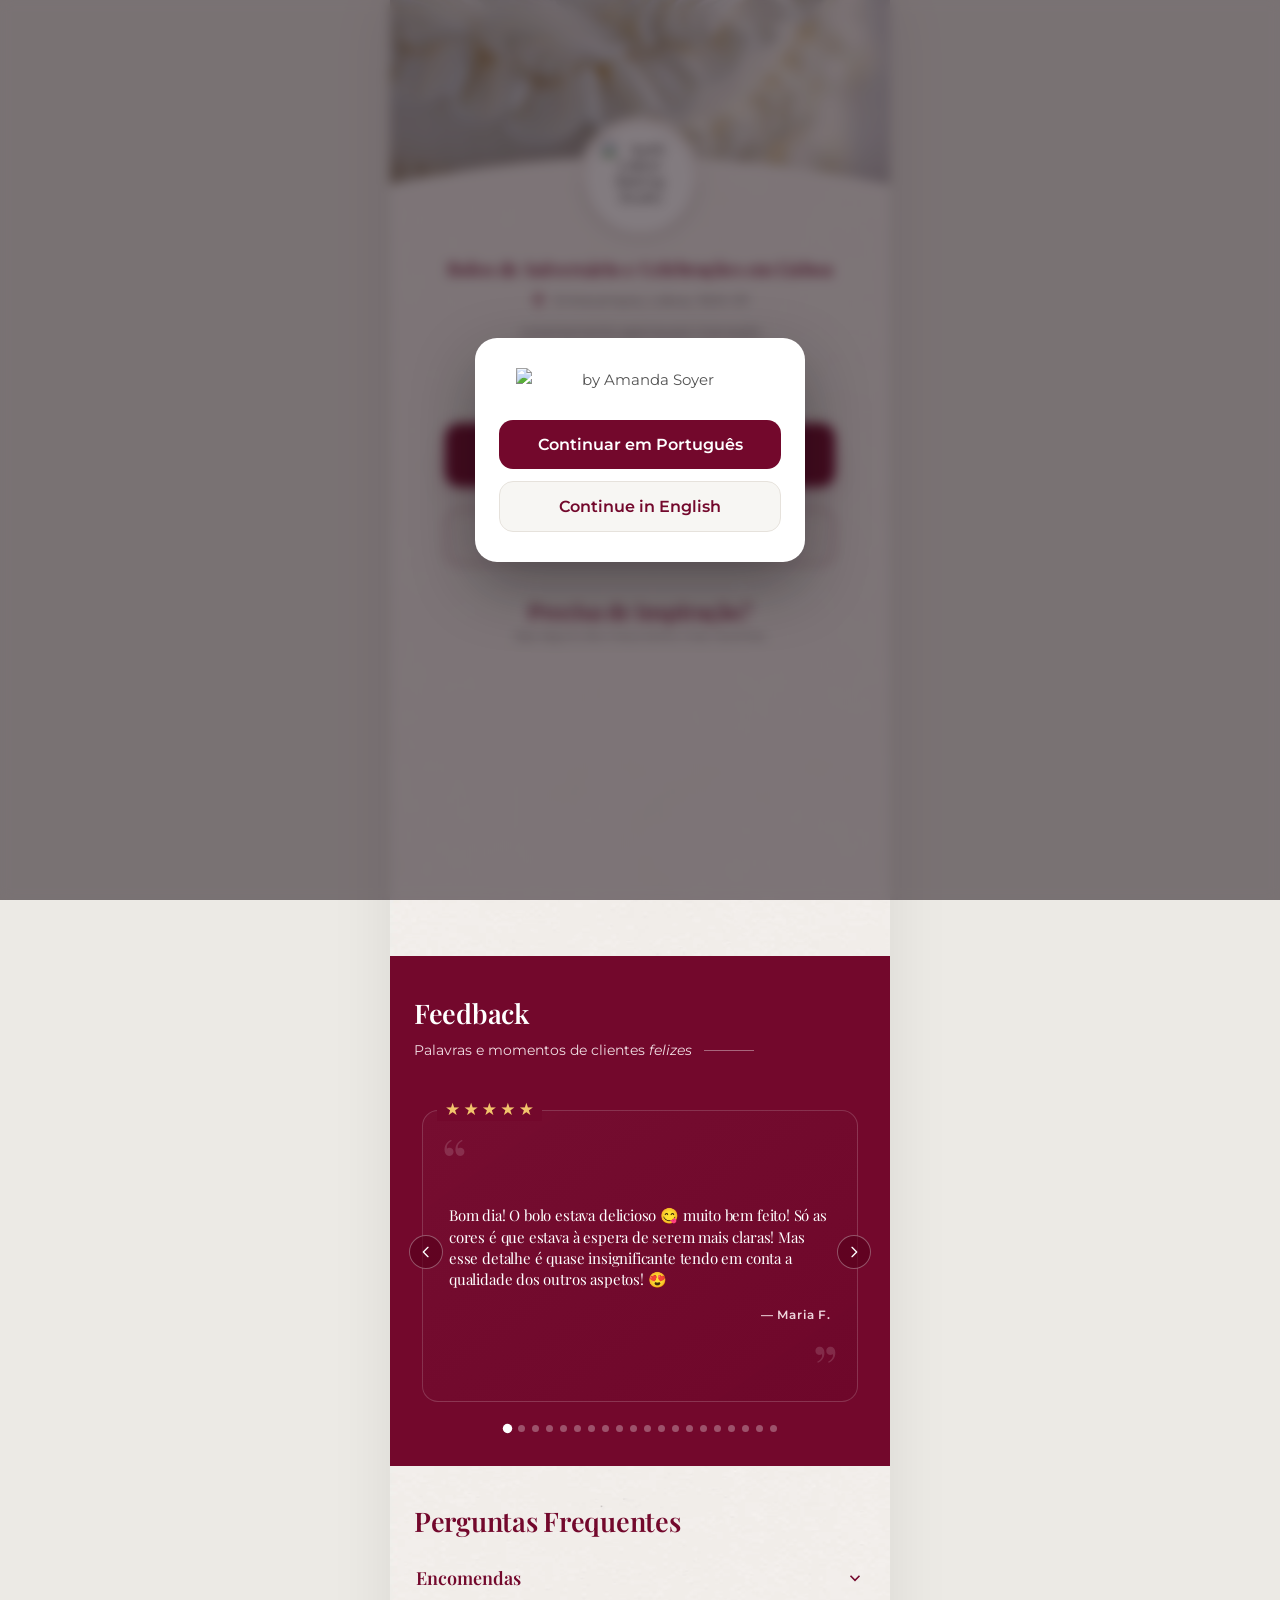
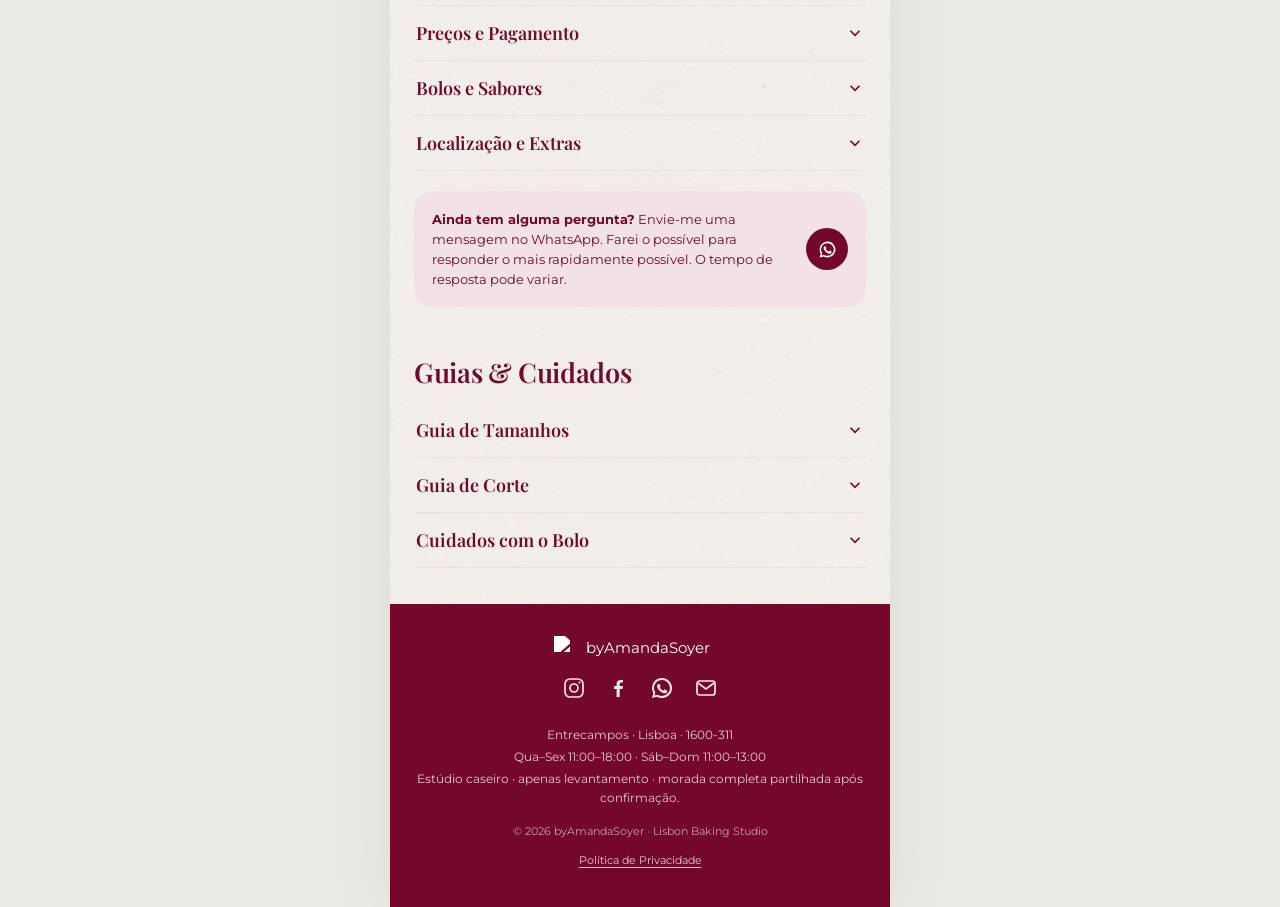
==== commit 7da99421: "Update XS Bento to 28 euros and 2–4 portions" ====
--- a/index.html
+++ b/index.html
@@ -971,7 +971,7 @@
 
 var INSPO=[
   {img:'A1_Giving30_v1.jpg',
-   spec:bi('Bento · XS (4–6) · Round','Bento · XS (4–6) · Redondo'),
+   spec:bi('Bento · XS (2–4) · Round','Bento · XS (2–4) · Redondo'),
    flav:'Vanilla Chocolate Duo',
    dec:bi('Maraschino cherries · Paper butterfly','Cerejas Maraschino · Borboleta de papel'),
    price:'€30'},
